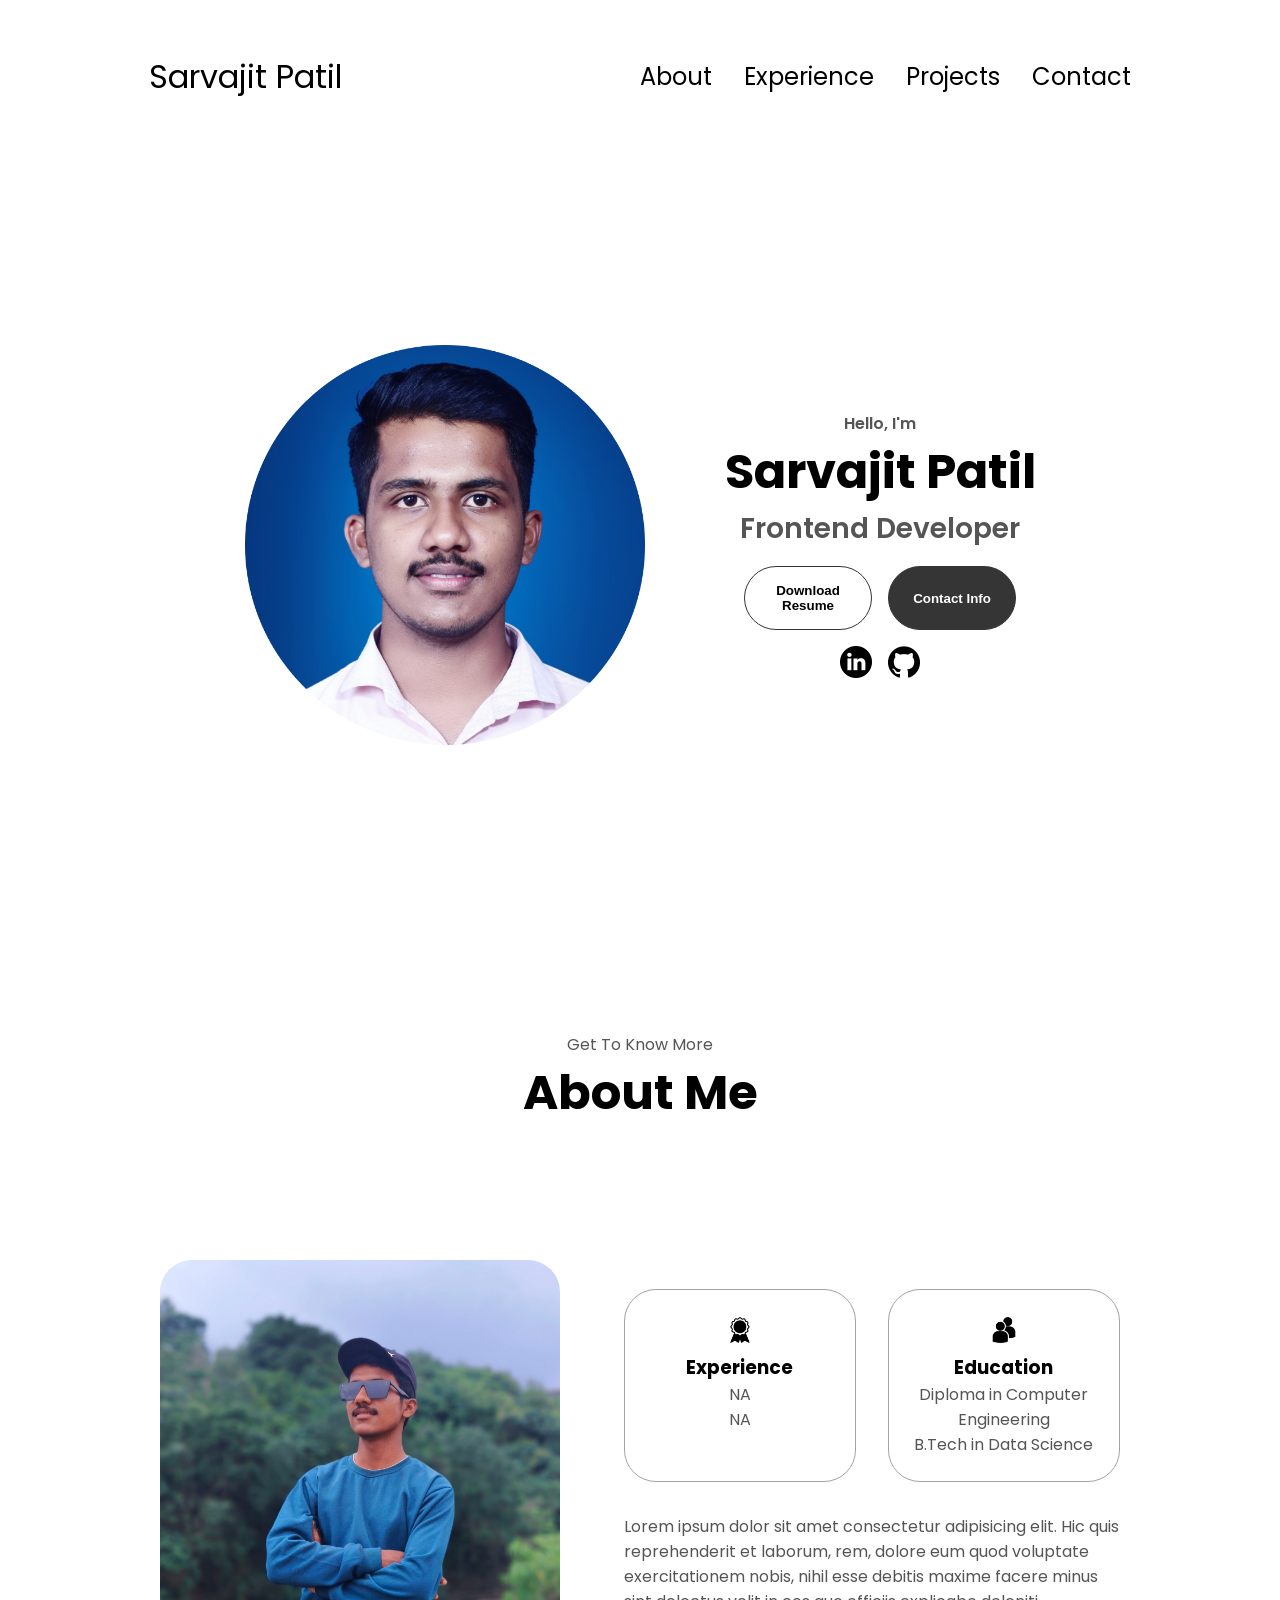
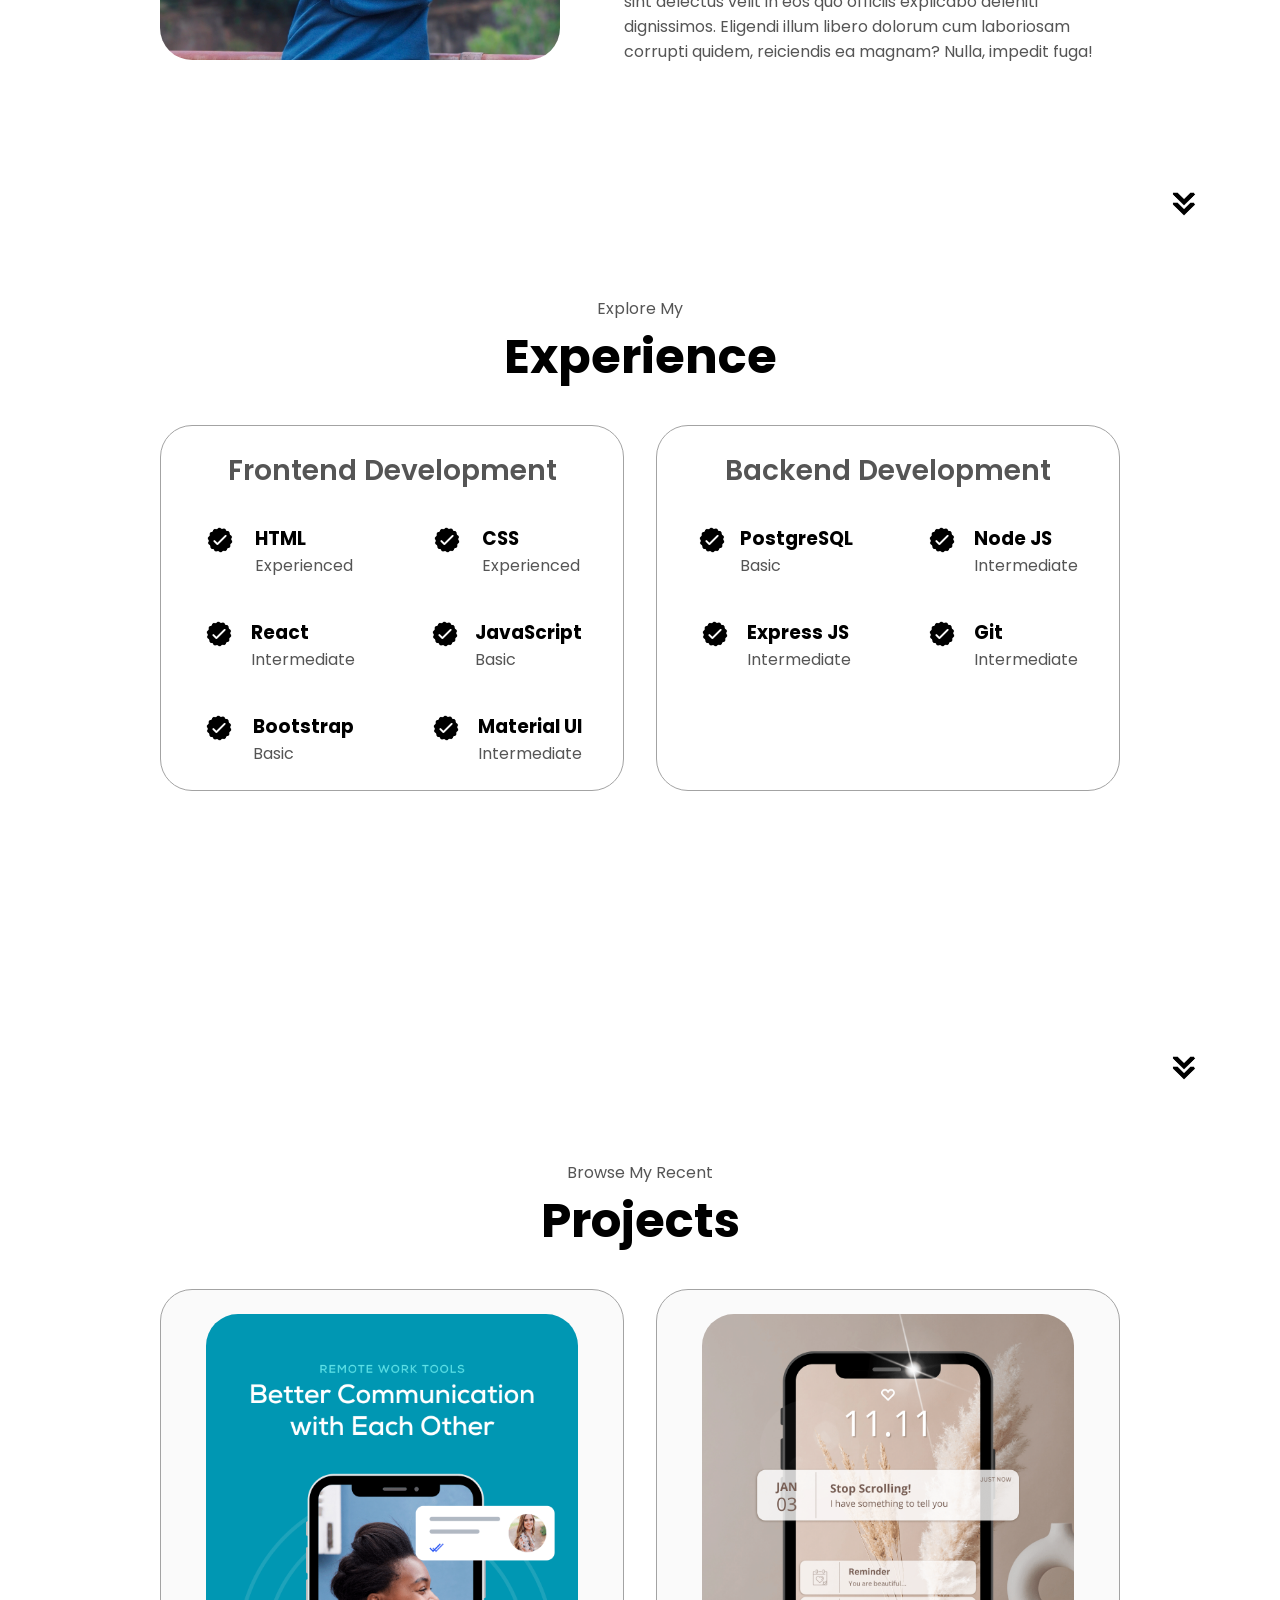
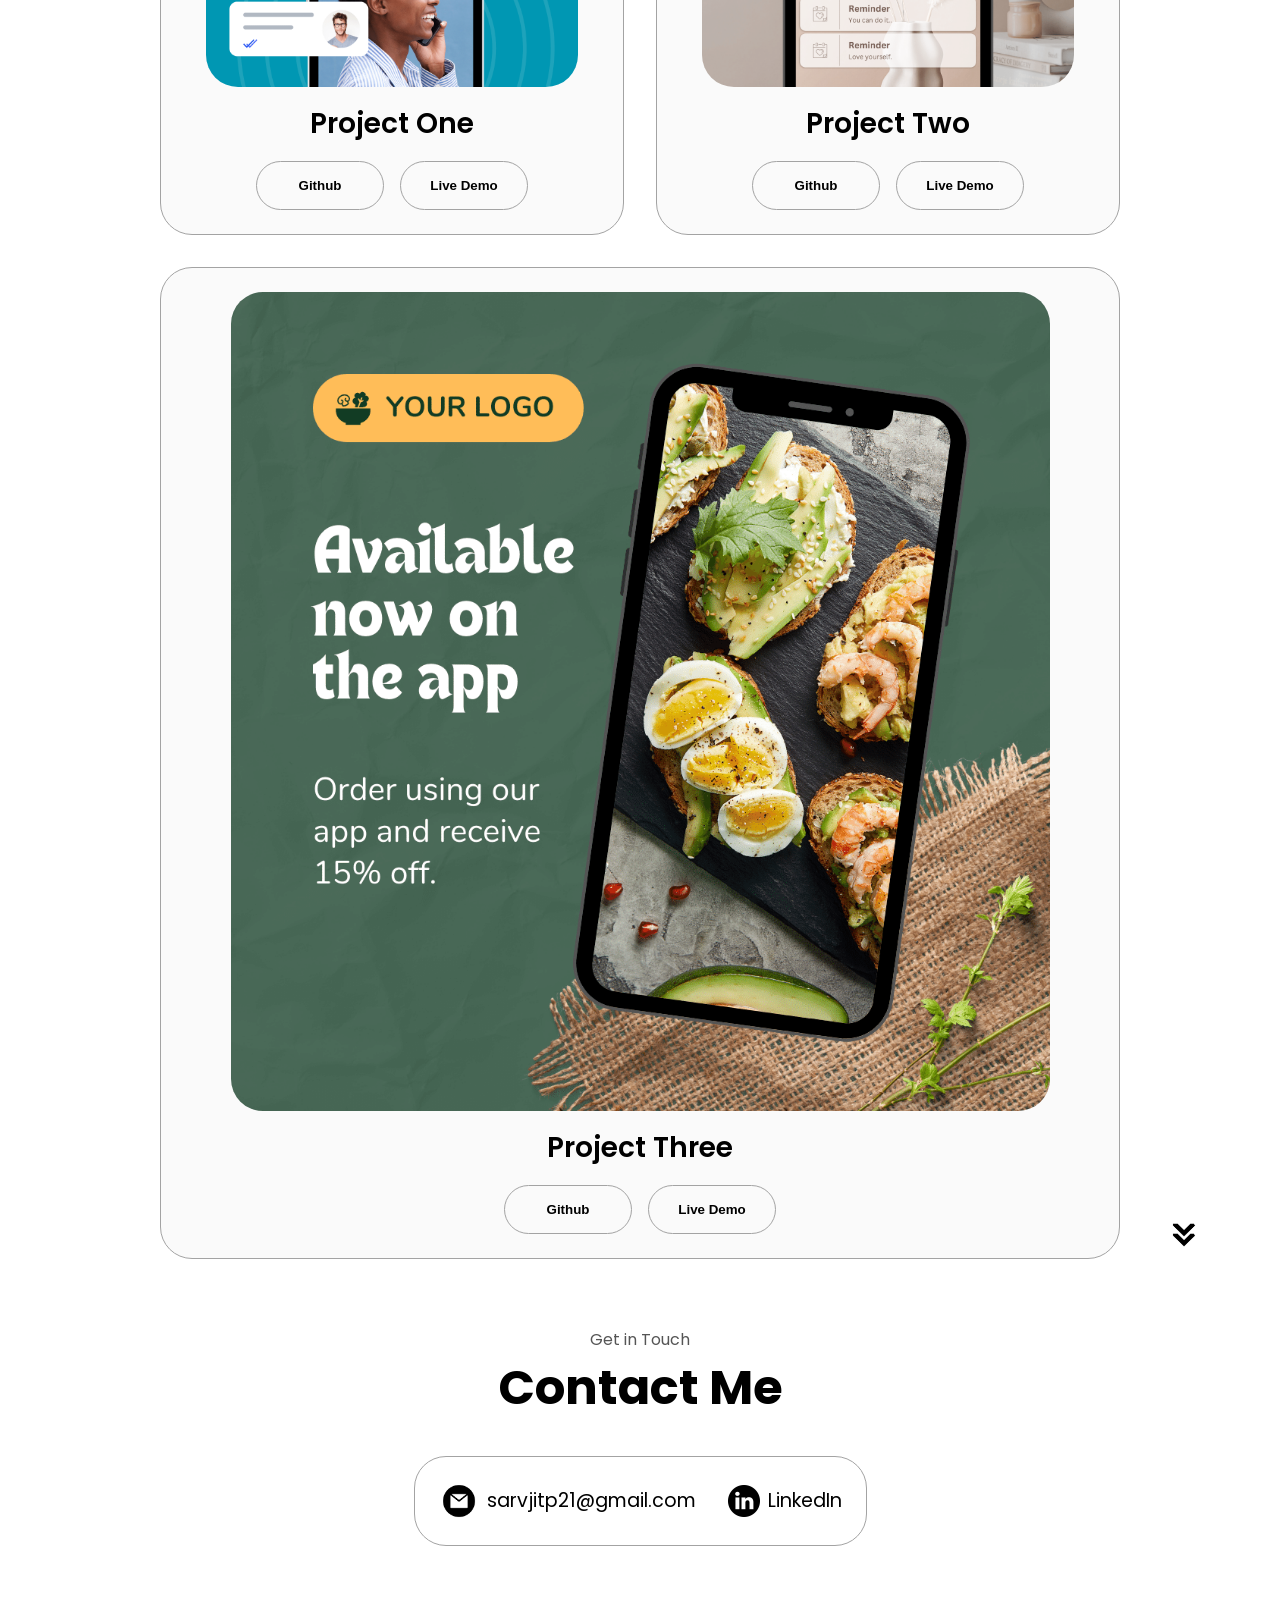
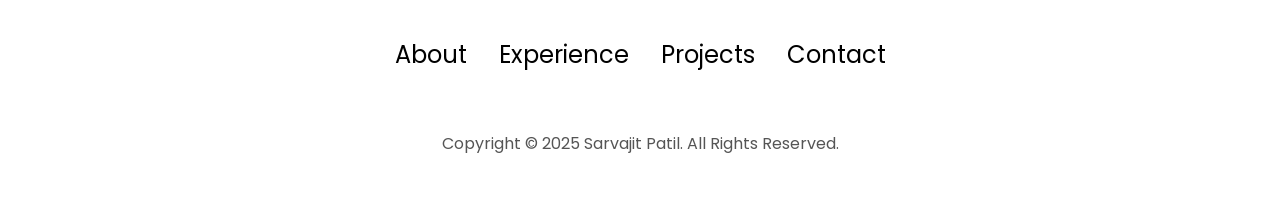
==== index.html @ f7571b92 "The Demo Portfolio is ready" ====
<!DOCTYPE html>
<html lang="en">
  <head>
    <meta charset="UTF-8" />
    <meta http-equiv="X-UA-Compatible" content="IE=edge" />
    <meta name="viewport" content="width=device-width, initial-scale=1.0" />
    <title>My Portfolio</title>
    <link rel="stylesheet" href="style.css" />
    <link rel="stylesheet" href="mediaqueries.css" />
  </head>
  <body>
    <nav id="desktop-nav">
      <div class="logo">Sarvajit Patil</div>
      <div>
        <ul class="nav-links">
          <li><a href="#about">About</a></li>
          <li><a href="#experience">Experience</a></li>
          <li><a href="#projects">Projects</a></li>
          <li><a href="#contact">Contact</a></li>
        </ul>
      </div>
    </nav>
    <nav id="hamburger-nav">
      <div class="logo">Sarvajit Patil</div>
      <div class="hamburger-menu">
        <div class="hamburger-icon" onclick="toggleMenu()">
          <span></span>
          <span></span>
          <span></span>
        </div>
        <div class="menu-links">
          <li><a href="#about" onclick="toggleMenu()">About</a></li>
          <li><a href="#experience" onclick="toggleMenu()">Experience</a></li>
          <li><a href="#projects" onclick="toggleMenu()">Projects</a></li>
          <li><a href="#contact" onclick="toggleMenu()">Contact</a></li>
        </div>
      </div>
    </nav>
    <section id="profile">
      <div class="section__pic-container">
        <img src="./assets/SProfile-img.png" alt="Sarvajit Patil profile picture" />
      </div>
      <div class="section__text">
        <p class="section__text__p1">Hello, I'm</p>
        <h1 class="title">Sarvajit Patil</h1>
        <p class="section__text__p2">Frontend Developer</p>
        <div class="btn-container">
          <button
            class="btn btn-color-2"
            onclick="window.open('./assets/resume-exam1.pdf')"
          >
            Download Resume
          </button>
          <button class="btn btn-color-1" onclick="location.href='./#contact'">
            Contact Info
          </button>
        </div>
        <div id="socials-container">
          <img
            src="./assets/linkedin.png"
            alt="My LinkedIn profile"
            class="icon"
            onclick="location.href='https://www.linkedin.com/in/sarvjit-patil-74980923b/'"
          />
          <img
            src="./assets/github.png"
            alt="My Github profile"
            class="icon"
            onclick="location.href='https://github.com/sarvjit-patil/'"
          />
        </div>
      </div>
    </section>
    <section id="about">
      <p class="section__text__p1">Get To Know More</p>
      <h1 class="title">About Me</h1>
      <div class="section-container">
        <div class="section__pic-container">
          <img
            src="./assets/about-pic-n.webp"
            alt="Profile picture"
            class="about-pic"
          />
        </div>
        <div class="about-details-container">
          <div class="about-containers">
            <div class="details-container">
              <img
                src="./assets/experience.png"
                alt="Experience icon"
                class="icon"
              />
              <h3>Experience</h3>
              <p>NA <br />NA</p>
            </div>
            <div class="details-container">
              <img
                src="./assets/education.png"
                alt="Education icon"
                class="icon"
              />
              <h3>Education</h3>
              <p>Diploma in Computer Engineering<br />B.Tech in Data Science</p>
            </div>
          </div>
          <div class="text-container">
            <p>
              Lorem ipsum dolor sit amet consectetur adipisicing elit. Hic quis
              reprehenderit et laborum, rem, dolore eum quod voluptate
              exercitationem nobis, nihil esse debitis maxime facere minus sint
              delectus velit in eos quo officiis explicabo deleniti dignissimos.
              Eligendi illum libero dolorum cum laboriosam corrupti quidem,
              reiciendis ea magnam? Nulla, impedit fuga!
            </p>
          </div>
        </div>
      </div>
      <img
        src="./assets/arrow.png"
        alt="Arrow icon"
        class="icon arrow"
        onclick="location.href='./#experience'"
      />
    </section>
    <section id="experience">
      <p class="section__text__p1">Explore My</p>
      <h1 class="title">Experience</h1>
      <div class="experience-details-container">
        <div class="about-containers">
          <div class="details-container">
            <h2 class="experience-sub-title">Frontend Development</h2>
            <div class="article-container">
              <article>
                <img
                  src="./assets/checkmark.png"
                  alt="Experience icon"
                  class="icon"
                />
                <div>
                  <h3>HTML</h3>
                  <p>Experienced</p>
                </div>
              </article>
              <article>
                <img
                  src="./assets/checkmark.png"
                  alt="Experience icon"
                  class="icon"
                />
                <div>
                  <h3>CSS</h3>
                  <p>Experienced</p>
                </div>
              </article>
              <article>
                <img
                  src="./assets/checkmark.png"
                  alt="Experience icon"
                  class="icon"
                />
                <div>
                  <h3>React</h3>
                  <p>Intermediate</p>
                </div>
              </article>
              <article>
                <img
                  src="./assets/checkmark.png"
                  alt="Experience icon"
                  class="icon"
                />
                <div>
                  <h3>JavaScript</h3>
                  <p>Basic</p>
                </div>
              </article>
              <article>
                <img
                  src="./assets/checkmark.png"
                  alt="Experience icon"
                  class="icon"
                />
                <div>
                  <h3>Bootstrap</h3>
                  <p>Basic</p>
                </div>
              </article>
              <article>
                <img
                  src="./assets/checkmark.png"
                  alt="Experience icon"
                  class="icon"
                />
                <div>
                  <h3>Material UI</h3>
                  <p>Intermediate</p>
                </div>
              </article>
            </div>
          </div>
          <div class="details-container">
            <h2 class="experience-sub-title">Backend Development</h2>
            <div class="article-container">
              <article>
                <img
                  src="./assets/checkmark.png"
                  alt="Experience icon"
                  class="icon"
                />
                <div>
                  <h3>PostgreSQL</h3>
                  <p>Basic</p>
                </div>
              </article>
              <article>
                <img
                  src="./assets/checkmark.png"
                  alt="Experience icon"
                  class="icon"
                />
                <div>
                  <h3>Node JS</h3>
                  <p>Intermediate</p>
                </div>
              </article>
              <article>
                <img
                  src="./assets/checkmark.png"
                  alt="Experience icon"
                  class="icon"
                />
                <div>
                  <h3>Express JS</h3>
                  <p>Intermediate</p>
                </div>
              </article>
              <article>
                <img
                  src="./assets/checkmark.png"
                  alt="Experience icon"
                  class="icon"
                />
                <div>
                  <h3>Git</h3>
                  <p>Intermediate</p>
                </div>
              </article>
            </div>
          </div>
        </div>
      </div>
      <img
        src="./assets/arrow.png"
        alt="Arrow icon"
        class="icon arrow"
        onclick="location.href='./#projects'"
      />
    </section>
    <section id="projects">
      <p class="section__text__p1">Browse My Recent</p>
      <h1 class="title">Projects</h1>
      <div class="experience-details-container">
        <div class="about-containers">
          <div class="details-container color-container">
            <div class="article-container">
              <img
                src="./assets/project-1.png"
                alt="Project 1"
                class="project-img"
              />
            </div>
            <h2 class="experience-sub-title project-title">Project One</h2>
            <div class="btn-container">
              <button
                class="btn btn-color-2 project-btn"
                onclick="location.href='https://github.com/sarvjit-patil/'"
              >
                Github
              </button>
              <button
                class="btn btn-color-2 project-btn"
                onclick="location.href='https://github.com/sarvjit-patil/'"
              >
                Live Demo
              </button>
            </div>
          </div>
          <div class="details-container color-container">
            <div class="article-container">
              <img
                src="./assets/project-2.png"
                alt="Project 2"
                class="project-img"
              />
            </div>
            <h2 class="experience-sub-title project-title">Project Two</h2>
            <div class="btn-container">
              <button
                class="btn btn-color-2 project-btn"
                onclick="location.href='https://github.com/sarvjit-patil/'"
              >
                Github
              </button>
              <button
                class="btn btn-color-2 project-btn"
                onclick="location.href='https://github.com/sarvjit-patil/'"
              >
                Live Demo
              </button>
            </div>
          </div>
          <div class="details-container color-container">
            <div class="article-container">
              <img
                src="./assets/project-3.png"
                alt="Project 3"
                class="project-img"
              />
            </div>
            <h2 class="experience-sub-title project-title">Project Three</h2>
            <div class="btn-container">
              <button
                class="btn btn-color-2 project-btn"
                onclick="location.href='https://github.com/sarvjit-patil/'"
              >
                Github
              </button>
              <button
                class="btn btn-color-2 project-btn"
                onclick="location.href='https://github.com/sarvjit-patil/'"
              >
                Live Demo
              </button>
            </div>
          </div>
        </div>
      </div>
      <img
        src="./assets/arrow.png"
        alt="Arrow icon"
        class="icon arrow"
        onclick="location.href='./#contact'"
      />
    </section>
    <section id="contact">
      <p class="section__text__p1">Get in Touch</p>
      <h1 class="title">Contact Me</h1>
      <div class="contact-info-upper-container">
        <div class="contact-info-container">
          <img
            src="./assets/email.png"
            alt="Email icon"
            class="icon contact-icon email-icon"
          />
          <p><a href="mailto:sarvjitp21@gmail.com">sarvjitp21@gmail.com</a></p>
        </div>
        <div class="contact-info-container">
          <img
            src="./assets/linkedin.png"
            alt="LinkedIn icon"
            class="icon contact-icon"
          />
          <p><a href="https://www.linkedin.com/in/sarvjit-patil-74980923b/">LinkedIn</a></p>
        </div>
      </div>
    </section>
    <footer>
      <nav>
        <div class="nav-links-container">
          <ul class="nav-links">
            <li><a href="#about">About</a></li>
            <li><a href="#experience">Experience</a></li>
            <li><a href="#projects">Projects</a></li>
            <li><a href="#contact">Contact</a></li>
          </ul>
        </div>
      </nav>
      <p>Copyright &#169; 2025 Sarvajit Patil. All Rights Reserved.</p>
    </footer>
    <script src="script.js"></script>
  </body>
</html>
---- style.css ----
/* GENERAL */

@import url("https://fonts.googleapis.com/css2?family=Poppins:wght@300;400;500;600&display=swap");

* {
  margin: 0;
  padding: 0;
}

body {
  font-family: "Poppins", sans-serif;
}

html {
  scroll-behavior: smooth;
}

p {
  color: rgb(85, 85, 85);
}

/* TRANSITION */

a,
.btn {
  transition: all 300ms ease;
}

/* DESKTOP NAV */

nav,
.nav-links {
  display: flex;
}

nav {
  justify-content: space-around;
  align-items: center;
  height: 17vh;
}

.nav-links {
  gap: 2rem;
  list-style: none;
  font-size: 1.5rem;
}

a {
  color: black;
  text-decoration: none;
  text-decoration-color: white;
}

a:hover {
  color: grey;
  text-decoration: underline;
  text-underline-offset: 1rem;
  text-decoration-color: rgb(181, 181, 181);
}

.logo {
  font-size: 2rem;
}

.logo:hover {
  cursor: default;
}

/* HAMBURGER MENU */

#hamburger-nav {
  display: none;
}

.hamburger-menu {
  position: relative;
  display: inline-block;
}

.hamburger-icon {
  display: flex;
  flex-direction: column;
  justify-content: space-between;
  height: 24px;
  width: 30px;
  cursor: pointer;
}

.hamburger-icon span {
  width: 100%;
  height: 2px;
  background-color: black;
  transition: all 0.3 ease-in-out;
}

.menu-links {
  position: absolute;
  top: 100%;
  right: 0;
  background-color: white;
  width: fit-content;
  max-height: 0;
  overflow: hidden;
  transition: all 0.3 ease-in-out;
}

.menu-links a {
  display: block;
  padding: 10px;
  text-align: center;
  font-size: 1.5rem;
  color: black;
  text-decoration: none;
  transition: all 0.3 ease-in-out;
}

.menu-links li {
  list-style: none;
}

.menu-links.open {
  max-height: 300px;
}

.hamburger-icon.open span:first-child {
  transform: rotate(45deg) translate(10px, 5px);
}

.hamburger-icon.open span:nth-child(2) {
  opacity: 0;
}

.hamburger-icon.open span:last-child {
  transform: rotate(-45deg) translate(10px, -5px);
}

.hamburger-icon span:first-child {
  transform: none;
}

.hamburger-icon span:first-child {
  opacity: 1;
}

.hamburger-icon span:first-child {
  transform: none;
}

/* SECTIONS */

section {
  padding-top: 4vh;
  height: 96vh;
  margin: 0 10rem;
  box-sizing: border-box;
  min-height: fit-content;
}

.section-container {
  display: flex;
}

/* PROFILE SECTION */

#profile {
  display: flex;
  justify-content: center;
  gap: 5rem;
  height: 80vh;
}

.section__pic-container {
  display: flex;
  height: 400px;
  width: 400px;
  margin: auto 0;
}

.section__text {
  align-self: center;
  text-align: center;
}

.section__text p {
  font-weight: 600;
}

.section__text__p1 {
  text-align: center;
}

.section__text__p2 {
  font-size: 1.75rem;
  margin-bottom: 1rem;
}

.title {
  font-size: 3rem;
  text-align: center;
}

#socials-container {
  display: flex;
  justify-content: center;
  margin-top: 1rem;
  gap: 1rem;
}

/* ICONS */

.icon {
  cursor: pointer;
  height: 2rem;
}

/* BUTTONS */

.btn-container {
  display: flex;
  justify-content: center;
  gap: 1rem;
}

.btn {
  font-weight: 600;
  transition: all 300ms ease;
  padding: 1rem;
  width: 8rem;
  border-radius: 2rem;
}

.btn-color-1,
.btn-color-2 {
  border: rgb(53, 53, 53) 0.1rem solid;
}

.btn-color-1:hover,
.btn-color-2:hover {
  cursor: pointer;
}

.btn-color-1,
.btn-color-2:hover {
  background: rgb(53, 53, 53);
  color: white;
}

.btn-color-1:hover {
  background: rgb(0, 0, 0);
}

.btn-color-2 {
  background: none;
}

.btn-color-2:hover {
  border: rgb(255, 255, 255) 0.1rem solid;
}

.btn-container {
  gap: 1rem;
}

/* ABOUT SECTION */

#about {
  position: relative;
}

.about-containers {
  gap: 2rem;
  margin-bottom: 2rem;
  margin-top: 2rem;
}

.about-details-container {
  justify-content: center;
  flex-direction: column;
}

.about-containers,
.about-details-container {
  display: flex;
}

.about-pic {
  border-radius: 2rem;
}

.arrow {
  position: absolute;
  right: -5rem;
  bottom: 2.5rem;
}

.details-container {
  padding: 1.5rem;
  flex: 1;
  background: white;
  border-radius: 2rem;
  border: rgb(53, 53, 53) 0.1rem solid;
  border-color: rgb(163, 163, 163);
  text-align: center;
}

.section-container {
  gap: 4rem;
  height: 80%;
}

.section__pic-container {
  height: 400px;
  width: 400px;
  margin: auto 0;
}

/* EXPERIENCE SECTION */

#experience {
  position: relative;
}

.experience-sub-title {
  color: rgb(85, 85, 85);
  font-weight: 600;
  font-size: 1.75rem;
  margin-bottom: 2rem;
}

.experience-details-container {
  display: flex;
  justify-content: center;
  flex-direction: column;
}

.article-container {
  display: flex;
  text-align: initial;
  flex-wrap: wrap;
  flex-direction: row;
  gap: 2.5rem;
  justify-content: space-around;
}

article {
  display: flex;
  width: 10rem;
  justify-content: space-around;
  gap: 0.5rem;
}

article .icon {
  cursor: default;
}

/* PROJECTS SECTION */

#projects {
  position: relative;
}

.color-container {
  border-color: rgb(163, 163, 163);
  background: rgb(250, 250, 250);
}

.project-img {
  border-radius: 2rem;
  width: 90%;
  height: 90%;
}

.project-title {
  margin: 1rem;
  color: black;
}

.project-btn {
  color: black;
  border-color: rgb(163, 163, 163);
}

/* CONTACT */

#contact {
  display: flex;
  justify-content: center;
  flex-direction: column;
  height: 70vh;
}

.contact-info-upper-container {
  display: flex;
  justify-content: center;
  border-radius: 2rem;
  border: rgb(53, 53, 53) 0.1rem solid;
  border-color: rgb(163, 163, 163);
  background: (250, 250, 250);
  margin: 2rem auto;
  padding: 0.5rem;
}

.contact-info-container {
  display: flex;
  align-items: center;
  justify-content: center;
  gap: 0.5rem;
  margin: 1rem;
}

.contact-info-container p {
  font-size: larger;
}

.contact-icon {
  cursor: default;
}

.email-icon {
  height: 2.5rem;
}

/* FOOTER SECTION */

footer {
  height: 26vh;
  margin: 0 1rem;
}

footer p {
  text-align: center;
}
---- mediaqueries.css ----
@media screen and (max-width: 1400px) {
  #profile {
    height: 83vh;
    margin-bottom: 6rem;
  }
  .about-containers {
    flex-wrap: wrap;
  }
  #contact,
  #projects {
    height: fit-content;
  }
}

@media screen and (max-width: 1200px) {
  #desktop-nav {
    display: none;
  }
  #hamburger-nav {
    display: flex;
  }
  #experience,
  .experience-details-container {
    margin-top: 2rem;
  }
  #profile,
  .section-container {
    display: block;
  }
  .arrow {
    display: none;
  }
  section,
  .section-container {
    height: fit-content;
  }
  section {
    margin: 0 5%;
  }
  .section__pic-container {
    width: 275px;
    height: 275px;
    margin: 0 auto 2rem;
  }
  .about-containers {
    margin-top: 0;
  }
}

@media screen and (max-width: 600px) {
  #contact,
  footer {
    height: 40vh;
  }
  #profile {
    height: 83vh;
    margin-bottom: 0;
  }
  article {
    font-size: 1rem;
  }
  footer nav {
    height: fit-content;
    margin-bottom: 2rem;
  }
  .about-containers,
  .contact-info-upper-container,
  .btn-container {
    flex-wrap: wrap;
  }
  .contact-info-container {
    margin: 0;
  }
  .contact-info-container p,
  .nav-links li a {
    font-size: 1rem;
  }
  .experience-sub-title {
    font-size: 1.25rem;
  }
  .logo {
    font-size: 1.5rem;
  }
  .nav-links {
    flex-direction: column;
    gap: 0.5rem;
    text-align: center;
  }
  .section__pic-container {
    width: auto;
    height: 46vw;
    justify-content: center;
  }
  .section__text__p2 {
    font-size: 1.25rem;
  }
  .title {
    font-size: 2rem;
  }
  .text-container {
    text-align: justify;
  }
}
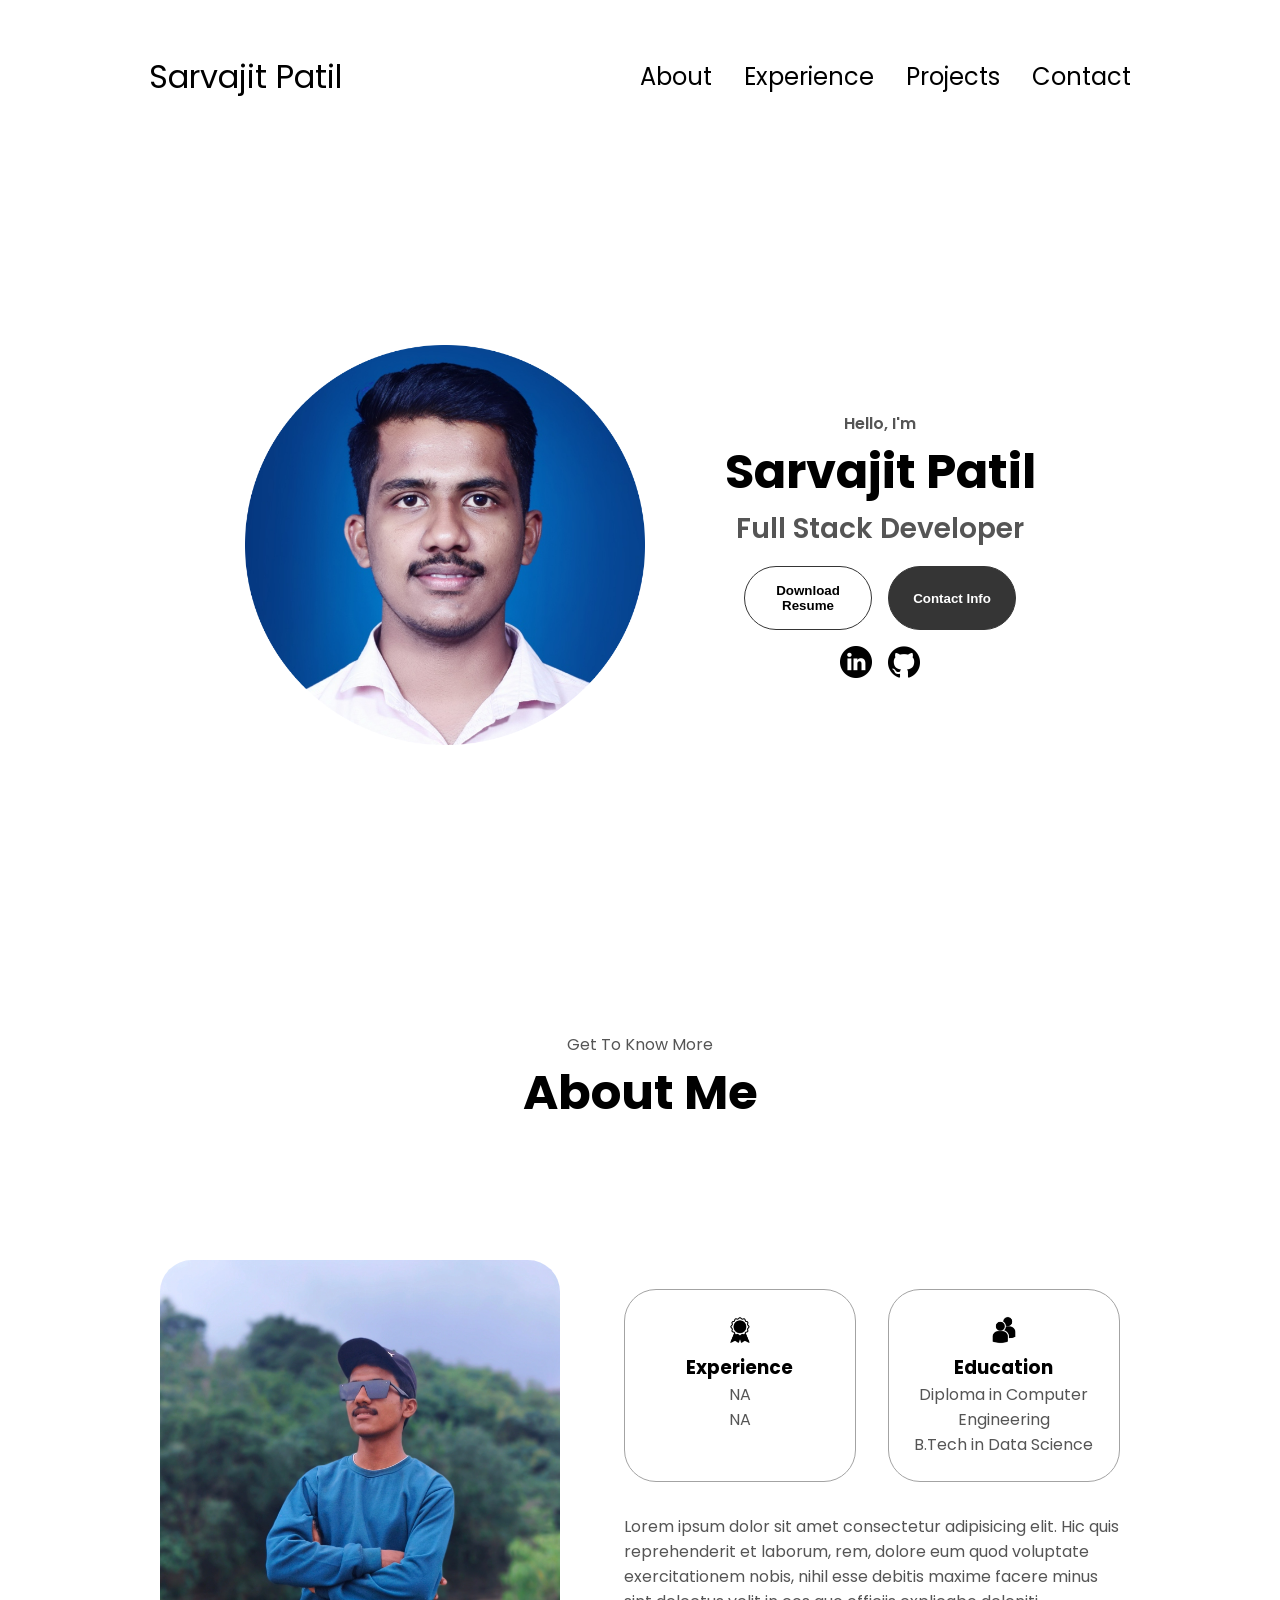
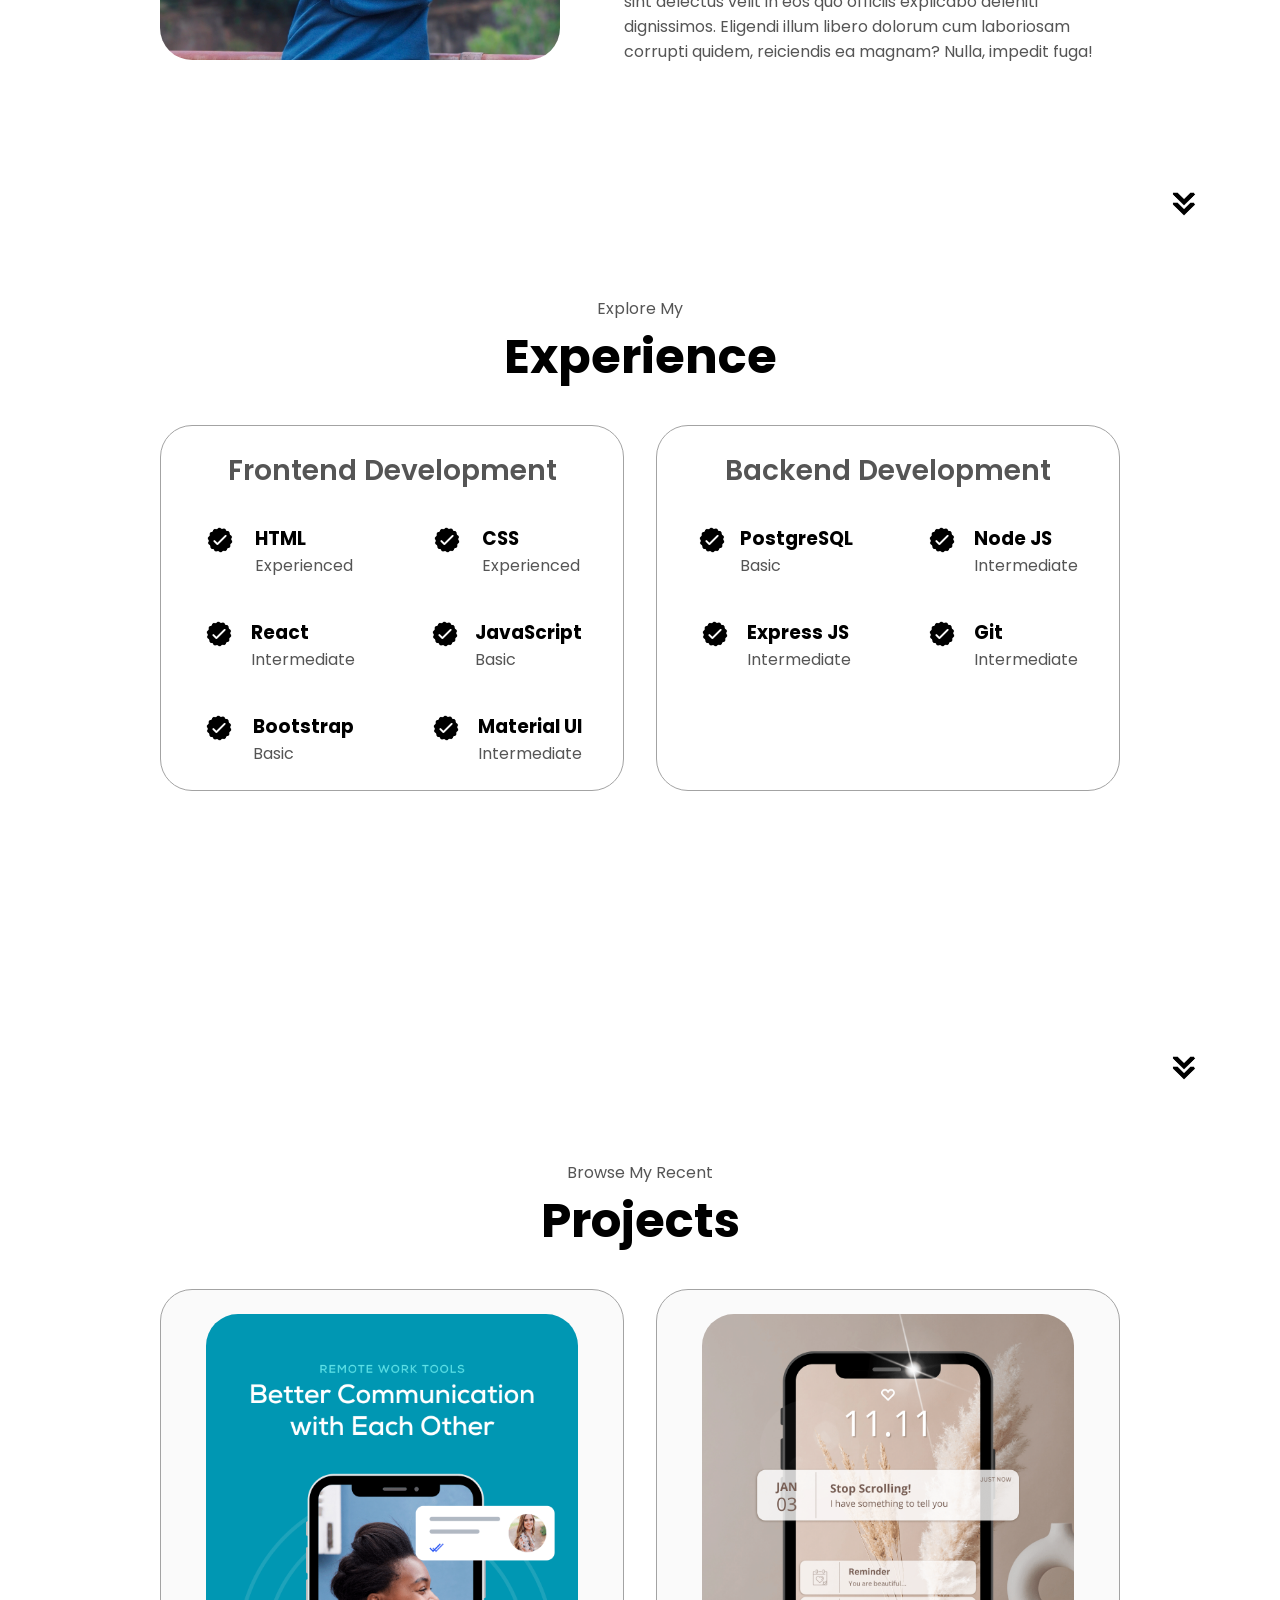
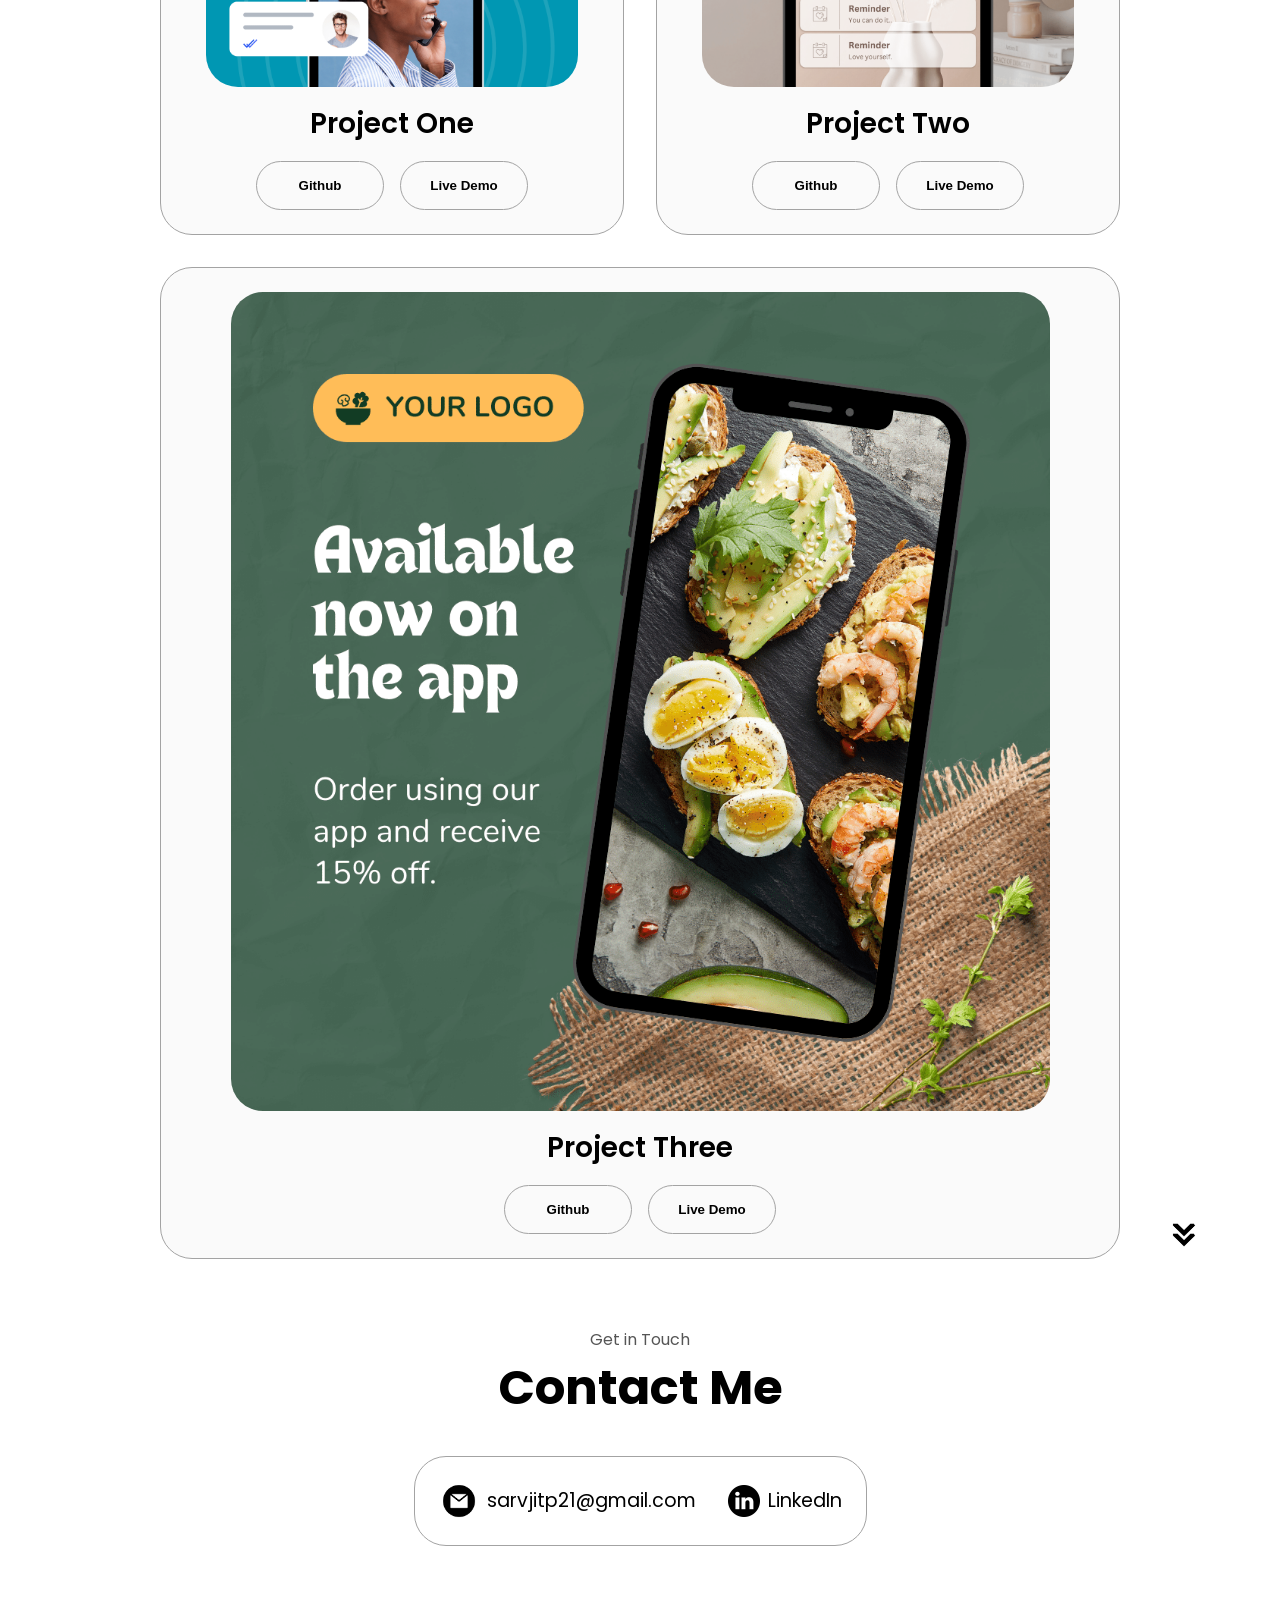
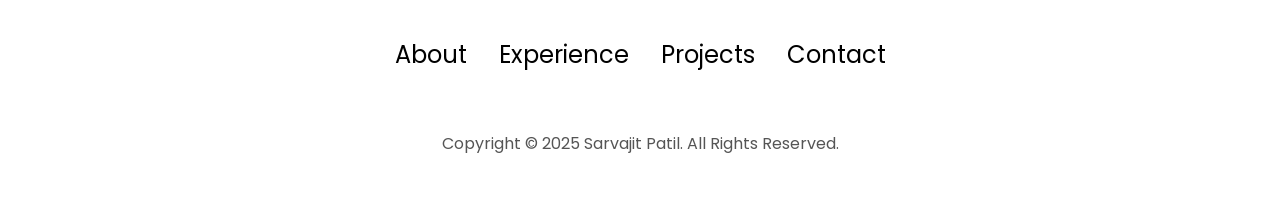
==== commit 13ad5c48: "Change profile title to 'Full Stack Developer' Updated the profile section to reflect the new title " ====
--- a/index.html
+++ b/index.html
@@ -43,7 +43,7 @@
       <div class="section__text">
         <p class="section__text__p1">Hello, I'm</p>
         <h1 class="title">Sarvajit Patil</h1>
-        <p class="section__text__p2">Frontend Developer</p>
+        <p class="section__text__p2">Full Stack Developer</p>
         <div class="btn-container">
           <button
             class="btn btn-color-2"
@@ -380,3 +380,4 @@
     <script src="script.js"></script>
   </body>
 </html>
+
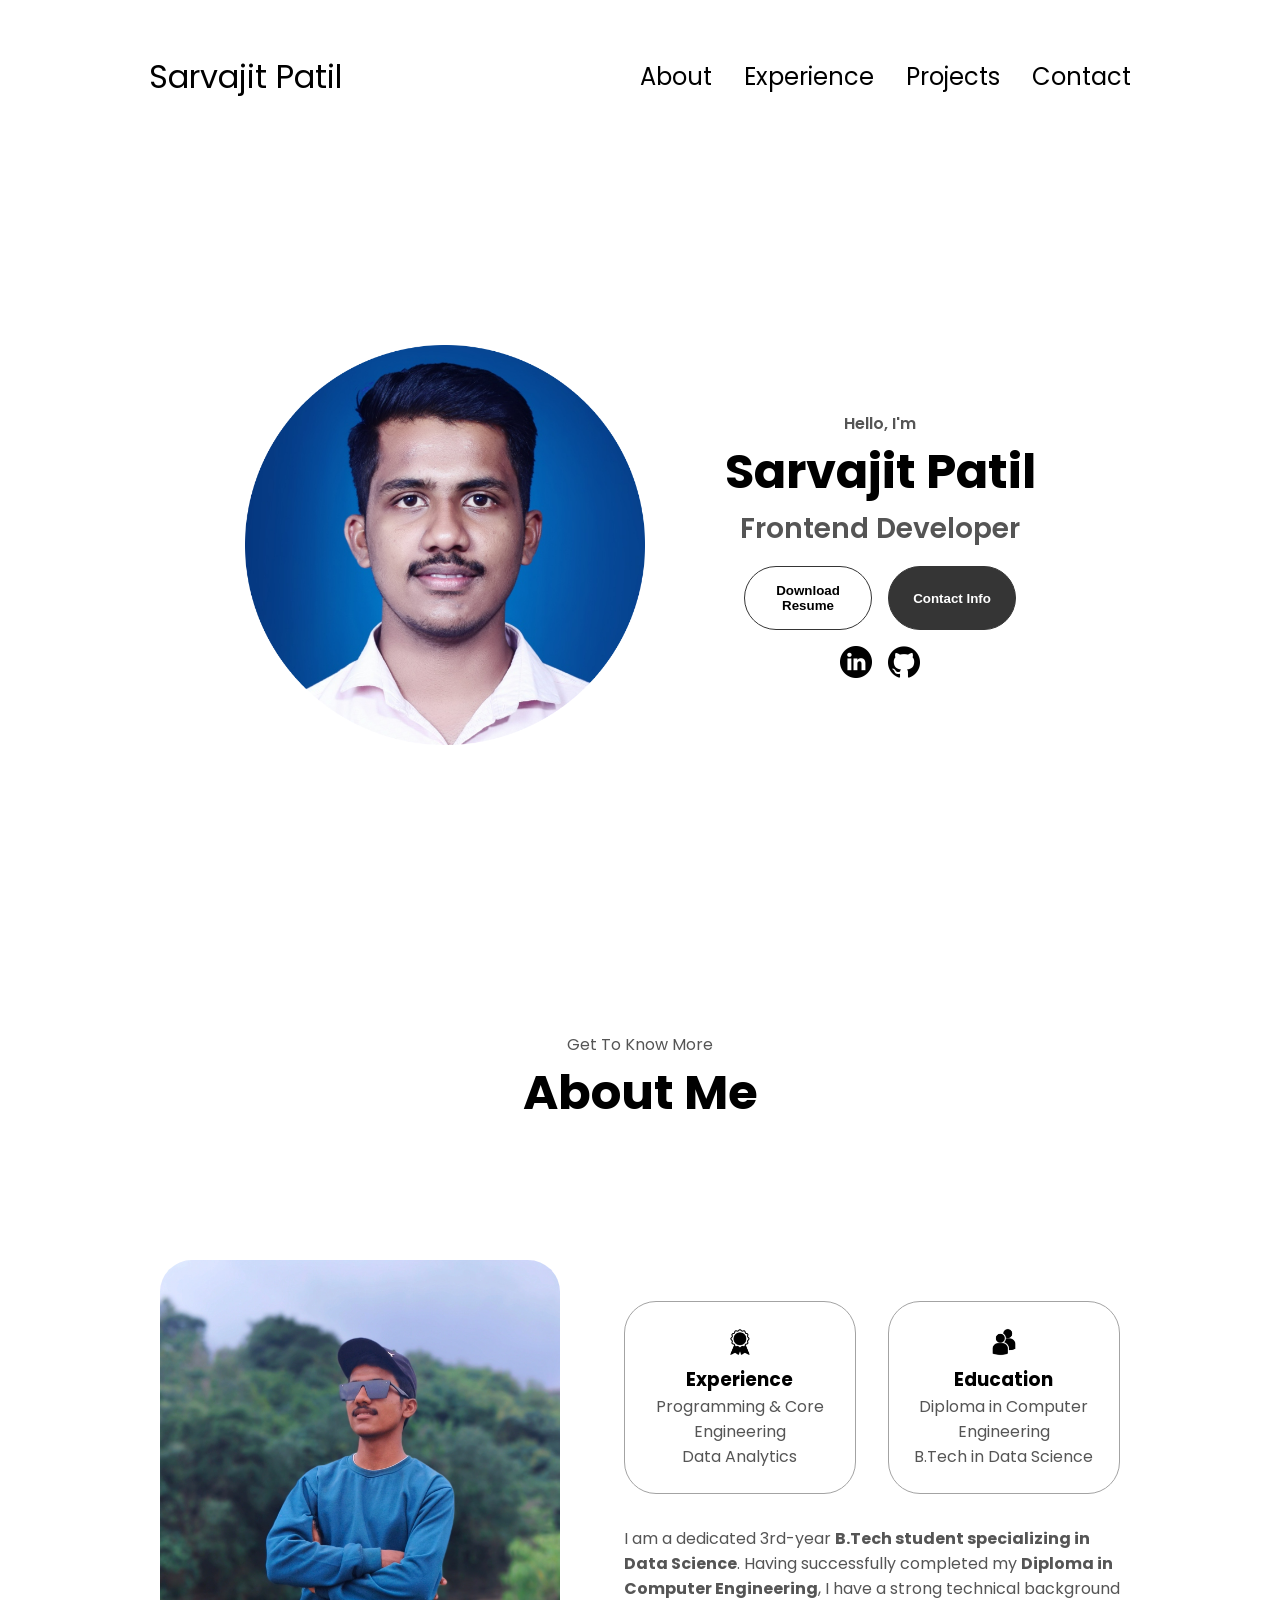
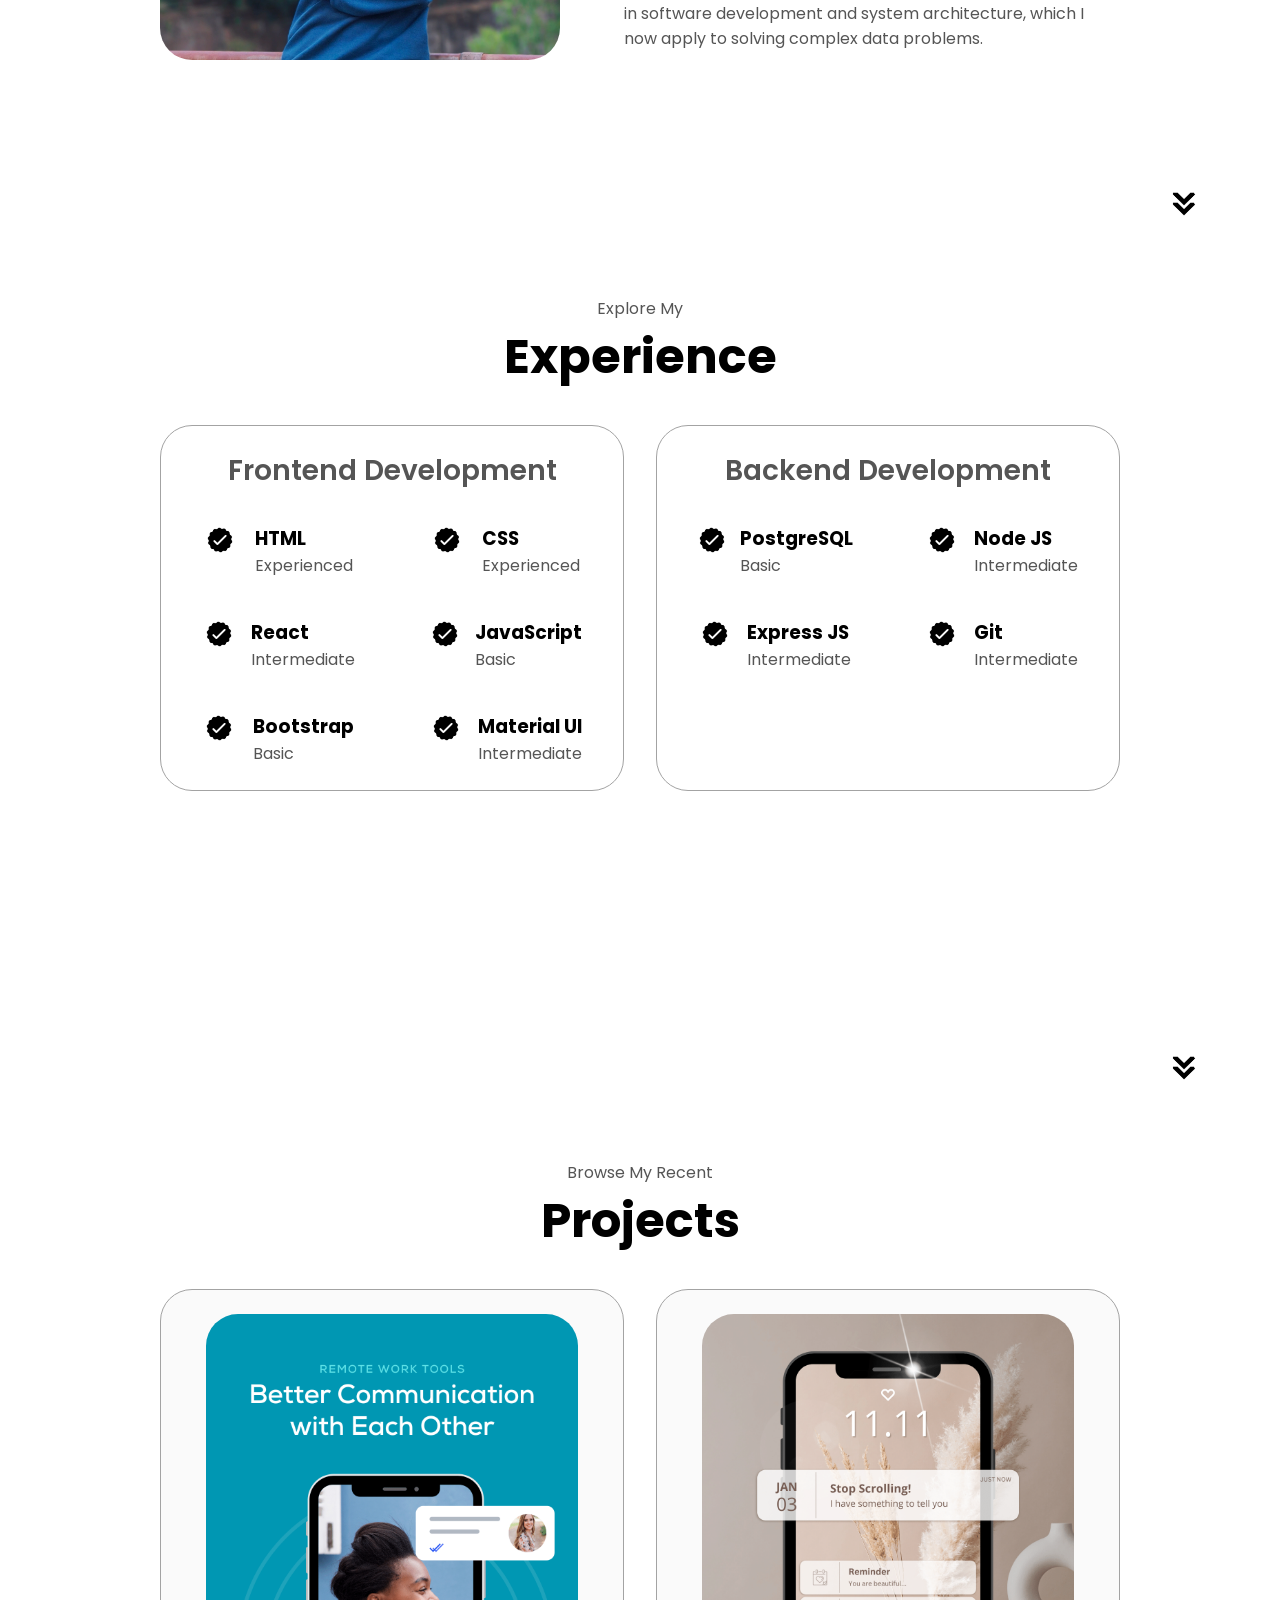
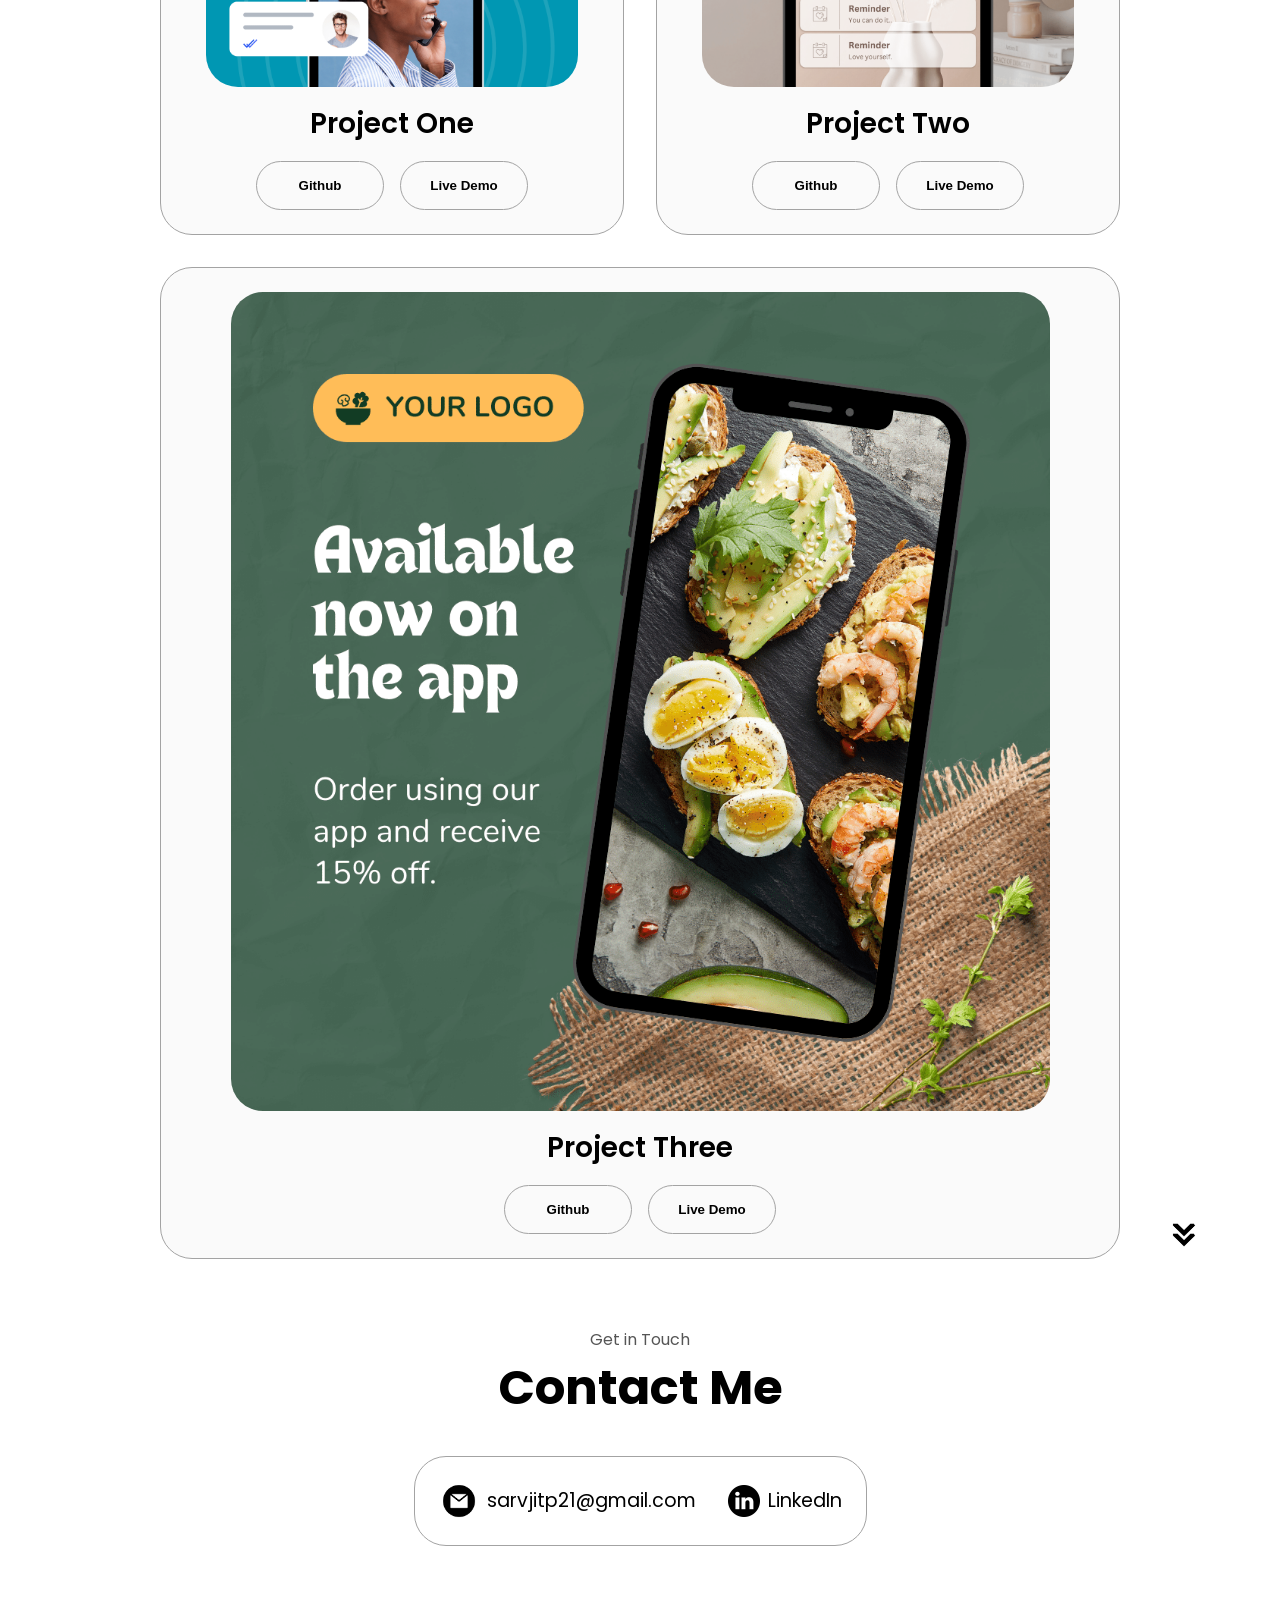
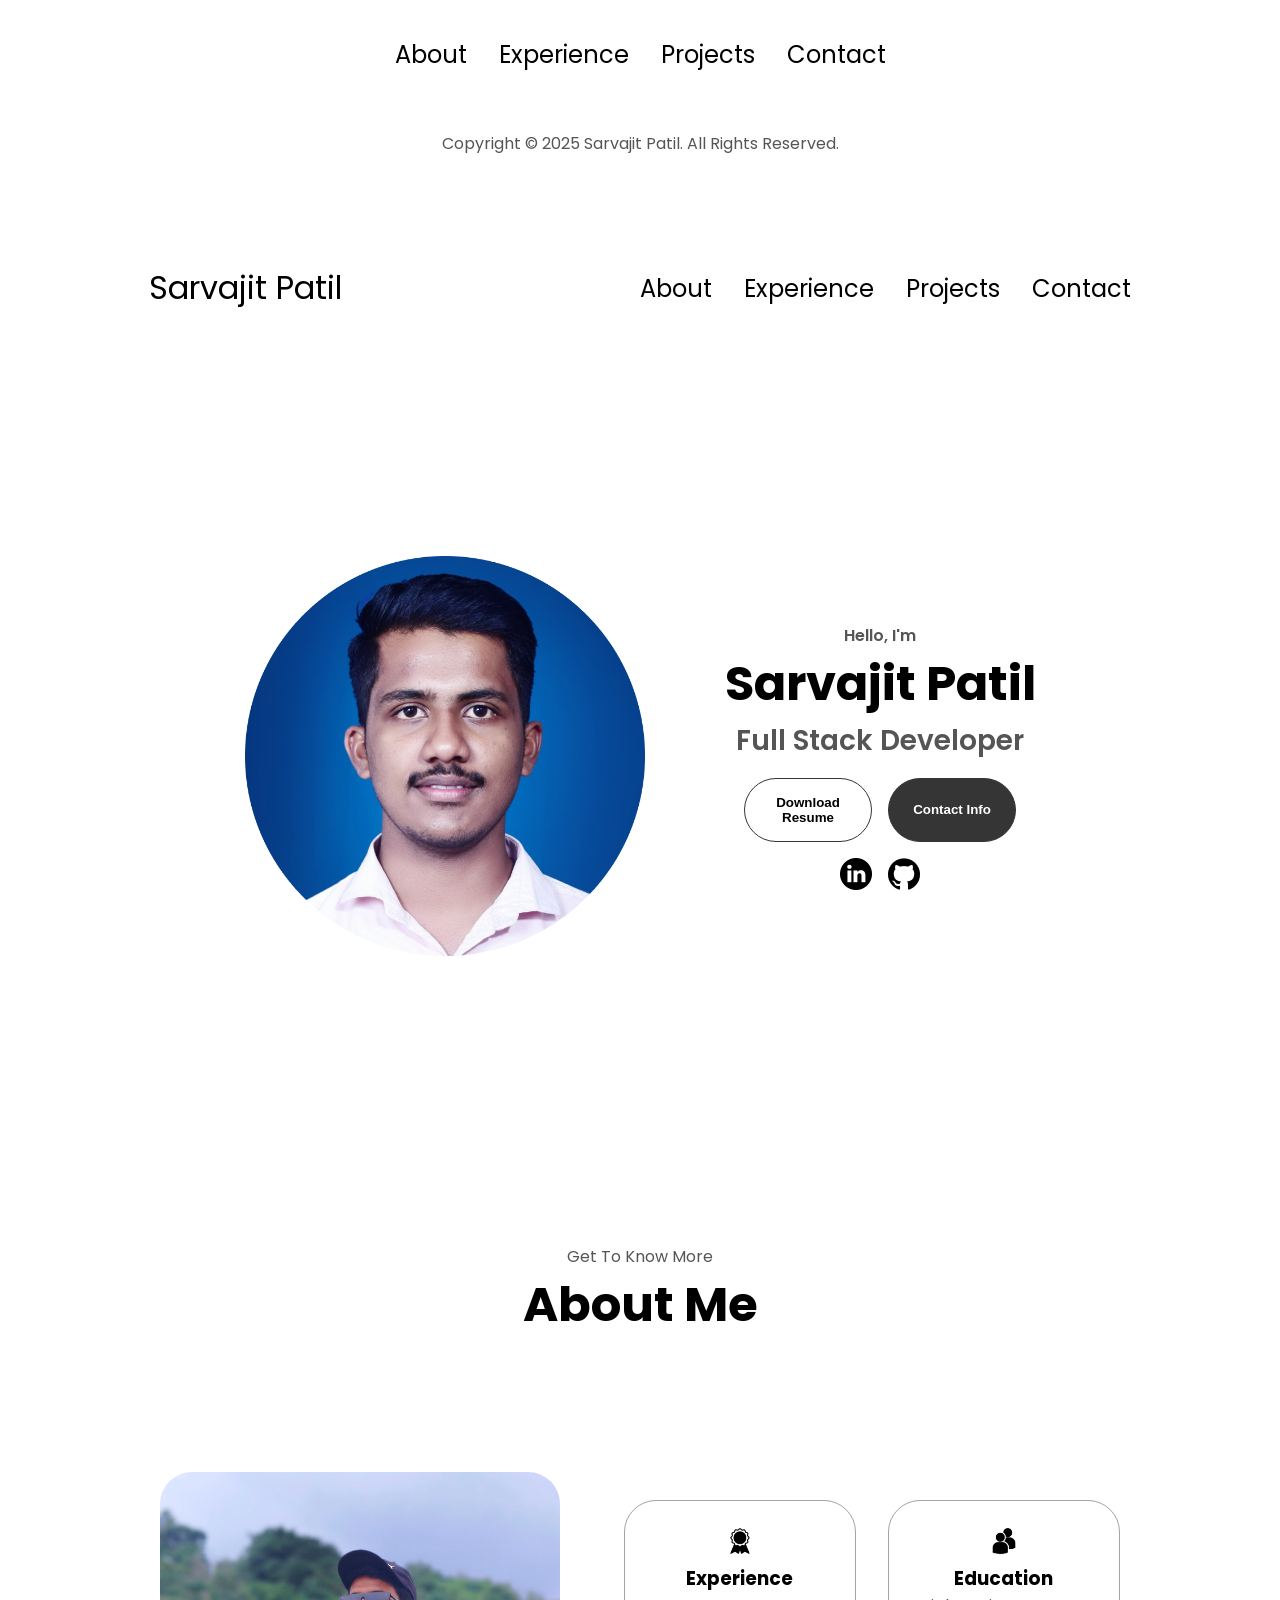
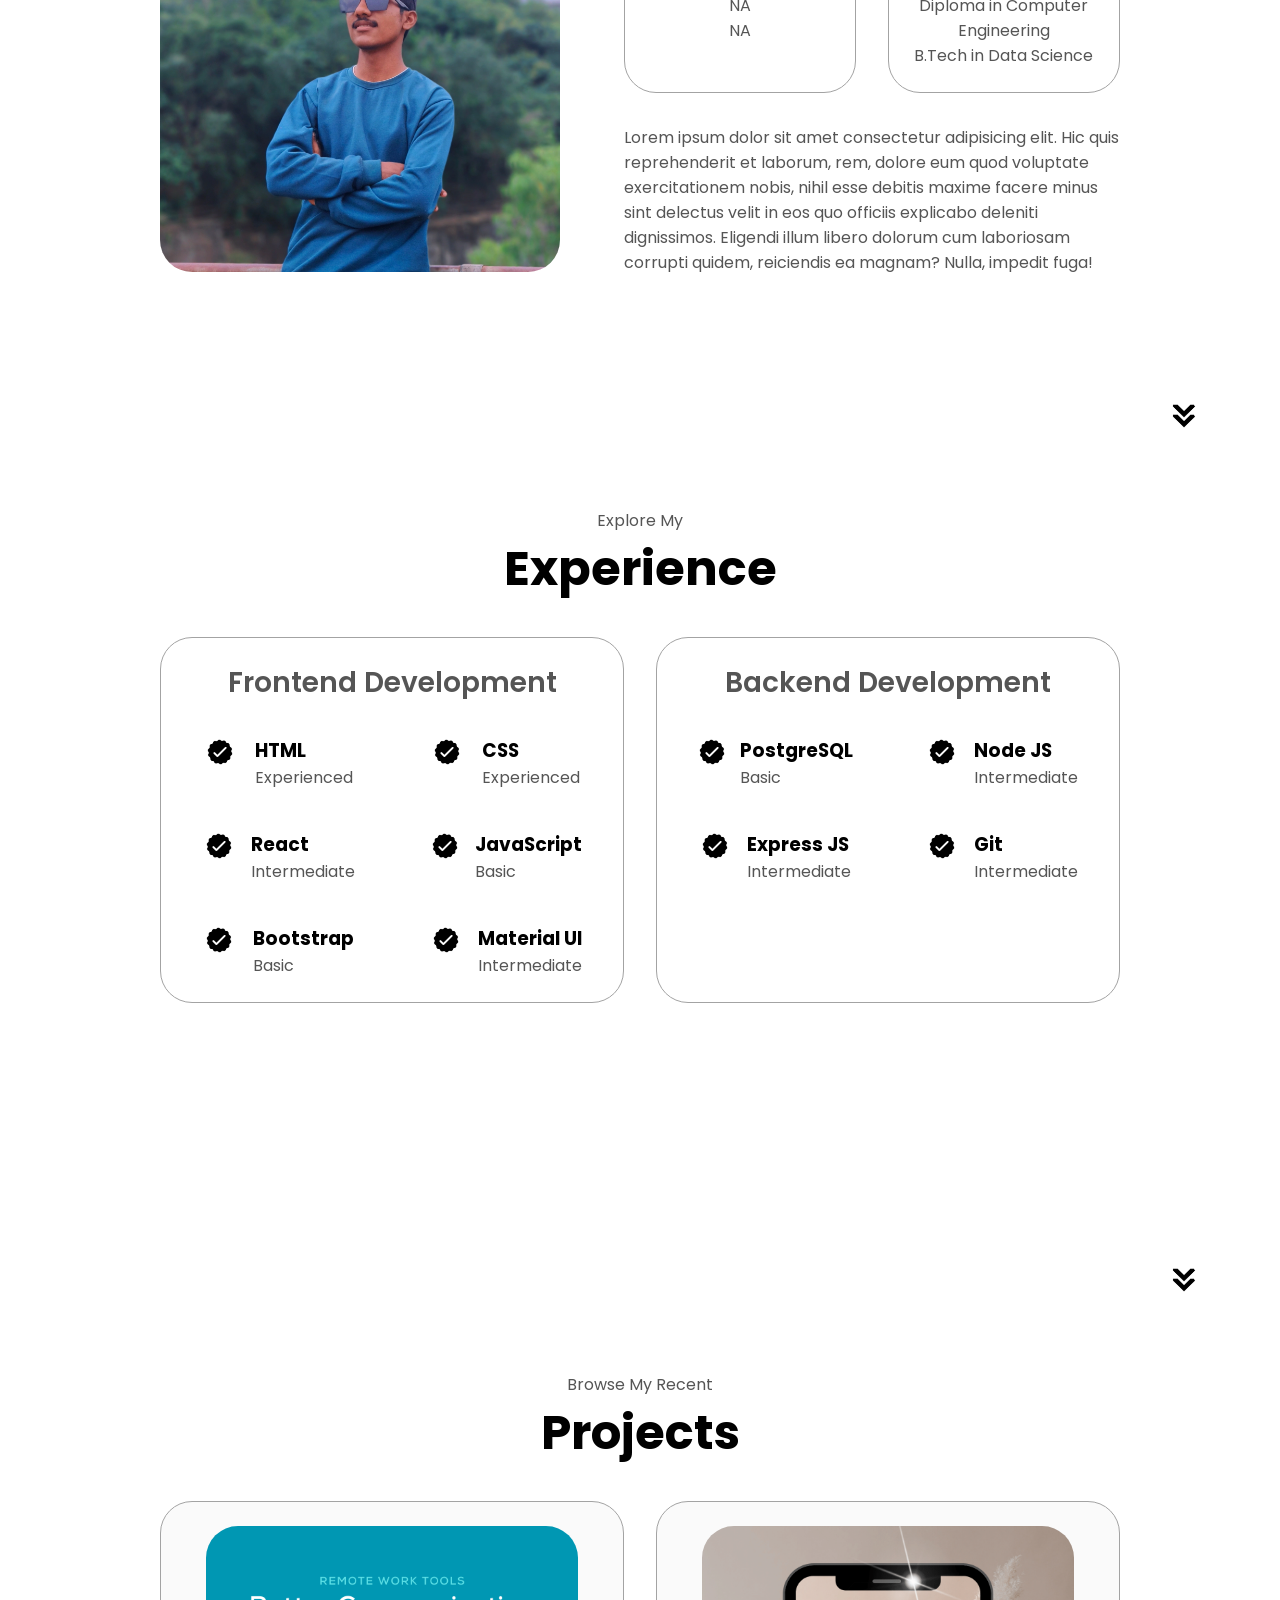
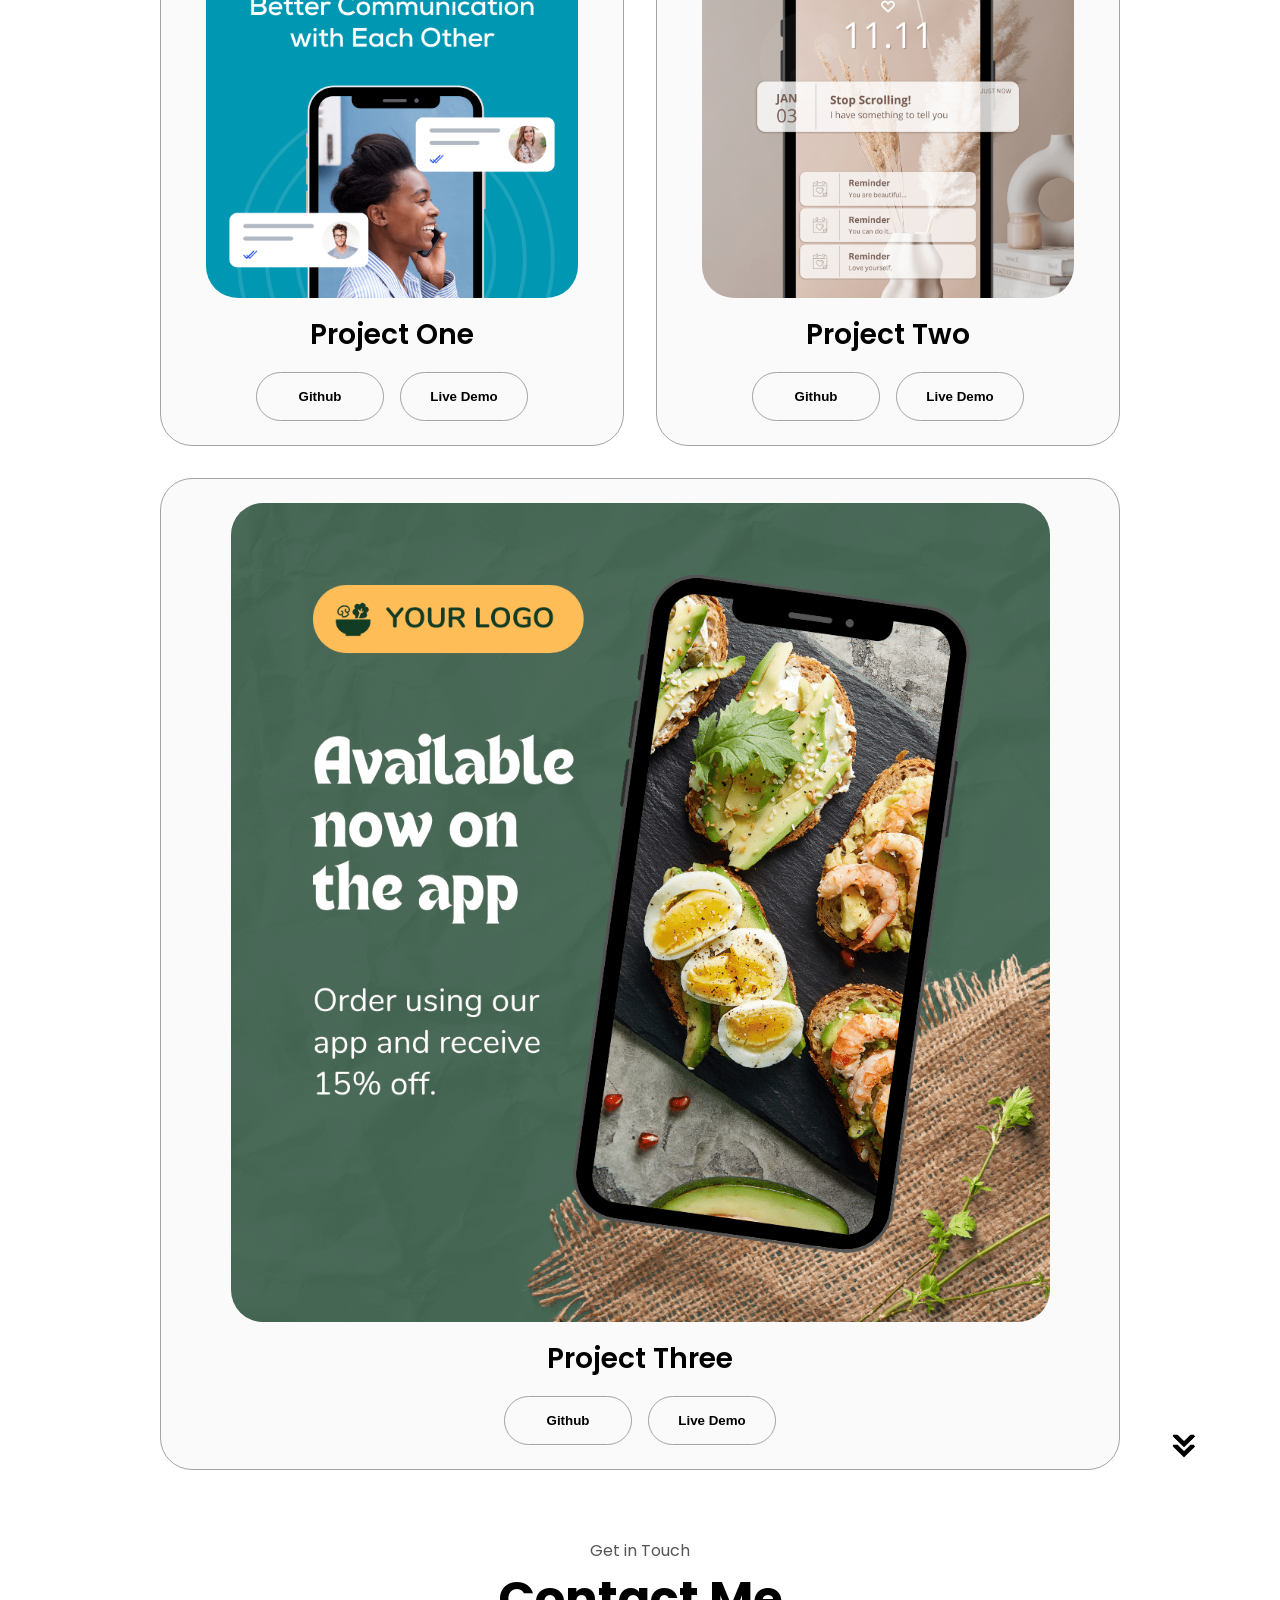
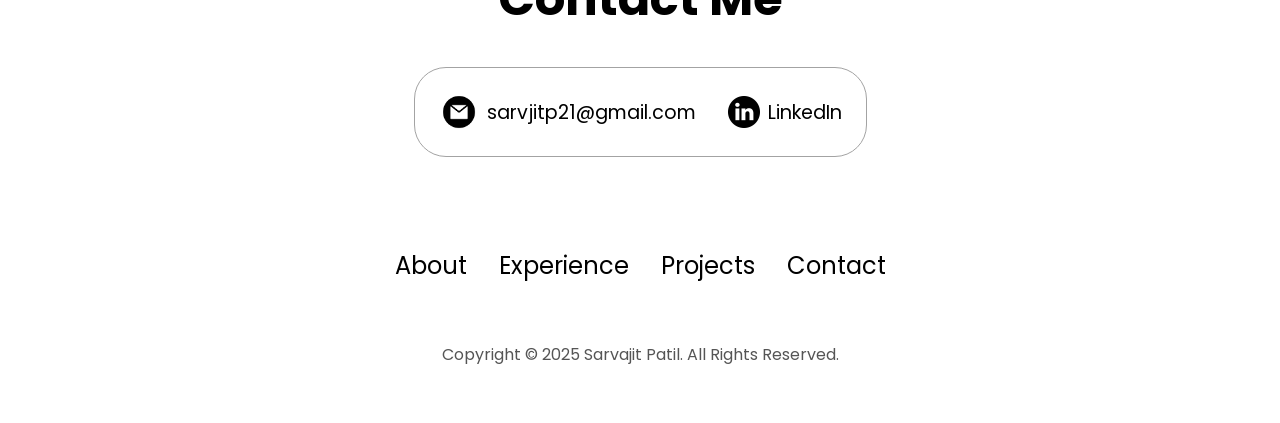
==== commit 2be97996: "Update about and Experince" ====
--- a/index.html
+++ b/index.html
@@ -43,6 +43,387 @@
       <div class="section__text">
         <p class="section__text__p1">Hello, I'm</p>
         <h1 class="title">Sarvajit Patil</h1>
+        <p class="section__text__p2">Frontend Developer</p>
+        <div class="btn-container">
+          <button
+            class="btn btn-color-2"
+            onclick="window.open('./assets/resume-exam1.pdf')"
+          >
+            Download Resume
+          </button>
+          <button class="btn btn-color-1" onclick="location.href='./#contact'">
+            Contact Info
+          </button>
+        </div>
+        <div id="socials-container">
+          <img
+            src="./assets/linkedin.png"
+            alt="My LinkedIn profile"
+            class="icon"
+            onclick="location.href='https://www.linkedin.com/in/sarvjit-patil-74980923b/'"
+          />
+          <img
+            src="./assets/github.png"
+            alt="My Github profile"
+            class="icon"
+            onclick="location.href='https://github.com/sarvjit-patil/'"
+          />
+        </div>
+      </div>
+    </section>
+    <section id="about">
+      <p class="section__text__p1">Get To Know More</p>
+      <h1 class="title">About Me</h1>
+      <div class="section-container">
+        <div class="section__pic-container">
+          <img
+            src="./assets/about-pic-n.webp"
+            alt="Profile picture"
+            class="about-pic"
+          />
+        </div>
+        <div class="about-details-container">
+          <div class="about-containers">
+            <div class="details-container">
+              <img
+                src="./assets/experience.png"
+                alt="Experience icon"
+                class="icon"
+              />
+              <h3>Experience</h3>
+              <p>Programming & Core Engineering <br />Data Analytics</p>
+            </div>
+            <div class="details-container">
+              <img
+                src="./assets/education.png"
+                alt="Education icon"
+                class="icon"
+              />
+              <h3>Education</h3>
+              <p>Diploma in Computer Engineering<br />B.Tech in Data Science</p>
+            </div>
+          </div>
+          <div class="text-container">
+            <p>
+              I am a dedicated 3rd-year <strong>B.Tech student specializing in Data Science</strong>. 
+  Having successfully completed my <strong>Diploma in Computer Engineering</strong>, 
+  I have a strong technical background in software development and system 
+  architecture, which I now apply to solving complex data problems.
+            </p>
+          </div>
+        </div>
+      </div>
+      <img
+        src="./assets/arrow.png"
+        alt="Arrow icon"
+        class="icon arrow"
+        onclick="location.href='./#experience'"
+      />
+    </section>
+    <section id="experience">
+      <p class="section__text__p1">Explore My</p>
+      <h1 class="title">Experience</h1>
+      <div class="experience-details-container">
+        <div class="about-containers">
+          <div class="details-container">
+            <h2 class="experience-sub-title">Frontend Development</h2>
+            <div class="article-container">
+              <article>
+                <img
+                  src="./assets/checkmark.png"
+                  alt="Experience icon"
+                  class="icon"
+                />
+                <div>
+                  <h3>HTML</h3>
+                  <p>Experienced</p>
+                </div>
+              </article>
+              <article>
+                <img
+                  src="./assets/checkmark.png"
+                  alt="Experience icon"
+                  class="icon"
+                />
+                <div>
+                  <h3>CSS</h3>
+                  <p>Experienced</p>
+                </div>
+              </article>
+              <article>
+                <img
+                  src="./assets/checkmark.png"
+                  alt="Experience icon"
+                  class="icon"
+                />
+                <div>
+                  <h3>React</h3>
+                  <p>Intermediate</p>
+                </div>
+              </article>
+              <article>
+                <img
+                  src="./assets/checkmark.png"
+                  alt="Experience icon"
+                  class="icon"
+                />
+                <div>
+                  <h3>JavaScript</h3>
+                  <p>Basic</p>
+                </div>
+              </article>
+              <article>
+                <img
+                  src="./assets/checkmark.png"
+                  alt="Experience icon"
+                  class="icon"
+                />
+                <div>
+                  <h3>Bootstrap</h3>
+                  <p>Basic</p>
+                </div>
+              </article>
+              <article>
+                <img
+                  src="./assets/checkmark.png"
+                  alt="Experience icon"
+                  class="icon"
+                />
+                <div>
+                  <h3>Material UI</h3>
+                  <p>Intermediate</p>
+                </div>
+              </article>
+            </div>
+          </div>
+          <div class="details-container">
+            <h2 class="experience-sub-title">Backend Development</h2>
+            <div class="article-container">
+              <article>
+                <img
+                  src="./assets/checkmark.png"
+                  alt="Experience icon"
+                  class="icon"
+                />
+                <div>
+                  <h3>PostgreSQL</h3>
+                  <p>Basic</p>
+                </div>
+              </article>
+              <article>
+                <img
+                  src="./assets/checkmark.png"
+                  alt="Experience icon"
+                  class="icon"
+                />
+                <div>
+                  <h3>Node JS</h3>
+                  <p>Intermediate</p>
+                </div>
+              </article>
+              <article>
+                <img
+                  src="./assets/checkmark.png"
+                  alt="Experience icon"
+                  class="icon"
+                />
+                <div>
+                  <h3>Express JS</h3>
+                  <p>Intermediate</p>
+                </div>
+              </article>
+              <article>
+                <img
+                  src="./assets/checkmark.png"
+                  alt="Experience icon"
+                  class="icon"
+                />
+                <div>
+                  <h3>Git</h3>
+                  <p>Intermediate</p>
+                </div>
+              </article>
+            </div>
+          </div>
+        </div>
+      </div>
+      <img
+        src="./assets/arrow.png"
+        alt="Arrow icon"
+        class="icon arrow"
+        onclick="location.href='./#projects'"
+      />
+    </section>
+    <section id="projects">
+      <p class="section__text__p1">Browse My Recent</p>
+      <h1 class="title">Projects</h1>
+      <div class="experience-details-container">
+        <div class="about-containers">
+          <div class="details-container color-container">
+            <div class="article-container">
+              <img
+                src="./assets/project-1.png"
+                alt="Project 1"
+                class="project-img"
+              />
+            </div>
+            <h2 class="experience-sub-title project-title">Project One</h2>
+            <div class="btn-container">
+              <button
+                class="btn btn-color-2 project-btn"
+                onclick="location.href='https://github.com/sarvjit-patil/'"
+              >
+                Github
+              </button>
+              <button
+                class="btn btn-color-2 project-btn"
+                onclick="location.href='https://github.com/sarvjit-patil/'"
+              >
+                Live Demo
+              </button>
+            </div>
+          </div>
+          <div class="details-container color-container">
+            <div class="article-container">
+              <img
+                src="./assets/project-2.png"
+                alt="Project 2"
+                class="project-img"
+              />
+            </div>
+            <h2 class="experience-sub-title project-title">Project Two</h2>
+            <div class="btn-container">
+              <button
+                class="btn btn-color-2 project-btn"
+                onclick="location.href='https://github.com/sarvjit-patil/'"
+              >
+                Github
+              </button>
+              <button
+                class="btn btn-color-2 project-btn"
+                onclick="location.href='https://github.com/sarvjit-patil/'"
+              >
+                Live Demo
+              </button>
+            </div>
+          </div>
+          <div class="details-container color-container">
+            <div class="article-container">
+              <img
+                src="./assets/project-3.png"
+                alt="Project 3"
+                class="project-img"
+              />
+            </div>
+            <h2 class="experience-sub-title project-title">Project Three</h2>
+            <div class="btn-container">
+              <button
+                class="btn btn-color-2 project-btn"
+                onclick="location.href='https://github.com/sarvjit-patil/'"
+              >
+                Github
+              </button>
+              <button
+                class="btn btn-color-2 project-btn"
+                onclick="location.href='https://github.com/sarvjit-patil/'"
+              >
+                Live Demo
+              </button>
+            </div>
+          </div>
+        </div>
+      </div>
+      <img
+        src="./assets/arrow.png"
+        alt="Arrow icon"
+        class="icon arrow"
+        onclick="location.href='./#contact'"
+      />
+    </section>
+    <section id="contact">
+      <p class="section__text__p1">Get in Touch</p>
+      <h1 class="title">Contact Me</h1>
+      <div class="contact-info-upper-container">
+        <div class="contact-info-container">
+          <img
+            src="./assets/email.png"
+            alt="Email icon"
+            class="icon contact-icon email-icon"
+          />
+          <p><a href="mailto:sarvjitp21@gmail.com">sarvjitp21@gmail.com</a></p>
+        </div>
+        <div class="contact-info-container">
+          <img
+            src="./assets/linkedin.png"
+            alt="LinkedIn icon"
+            class="icon contact-icon"
+          />
+          <p><a href="https://www.linkedin.com/in/sarvjit-patil-74980923b/">LinkedIn</a></p>
+        </div>
+      </div>
+    </section>
+    <footer>
+      <nav>
+        <div class="nav-links-container">
+          <ul class="nav-links">
+            <li><a href="#about">About</a></li>
+            <li><a href="#experience">Experience</a></li>
+            <li><a href="#projects">Projects</a></li>
+            <li><a href="#contact">Contact</a></li>
+          </ul>
+        </div>
+      </nav>
+      <p>Copyright &#169; 2025 Sarvajit Patil. All Rights Reserved.</p>
+    </footer>
+    <script src="script.js"></script>
+  </body>
+</html>
+
+<!DOCTYPE html>
+<html lang="en">
+  <head>
+    <meta charset="UTF-8" />
+    <meta http-equiv="X-UA-Compatible" content="IE=edge" />
+    <meta name="viewport" content="width=device-width, initial-scale=1.0" />
+    <title>My Portfolio</title>
+    <link rel="stylesheet" href="style.css" />
+    <link rel="stylesheet" href="mediaqueries.css" />
+  </head>
+  <body>
+    <nav id="desktop-nav">
+      <div class="logo">Sarvajit Patil</div>
+      <div>
+        <ul class="nav-links">
+          <li><a href="#about">About</a></li>
+          <li><a href="#experience">Experience</a></li>
+          <li><a href="#projects">Projects</a></li>
+          <li><a href="#contact">Contact</a></li>
+        </ul>
+      </div>
+    </nav>
+    <nav id="hamburger-nav">
+      <div class="logo">Sarvajit Patil</div>
+      <div class="hamburger-menu">
+        <div class="hamburger-icon" onclick="toggleMenu()">
+          <span></span>
+          <span></span>
+          <span></span>
+        </div>
+        <div class="menu-links">
+          <li><a href="#about" onclick="toggleMenu()">About</a></li>
+          <li><a href="#experience" onclick="toggleMenu()">Experience</a></li>
+          <li><a href="#projects" onclick="toggleMenu()">Projects</a></li>
+          <li><a href="#contact" onclick="toggleMenu()">Contact</a></li>
+        </div>
+      </div>
+    </nav>
+    <section id="profile">
+      <div class="section__pic-container">
+        <img src="./assets/SProfile-img.png" alt="Sarvajit Patil profile picture" />
+      </div>
+      <div class="section__text">
+        <p class="section__text__p1">Hello, I'm</p>
+        <h1 class="title">Sarvajit Patil</h1>
         <p class="section__text__p2">Full Stack Developer</p>
         <div class="btn-container">
           <button
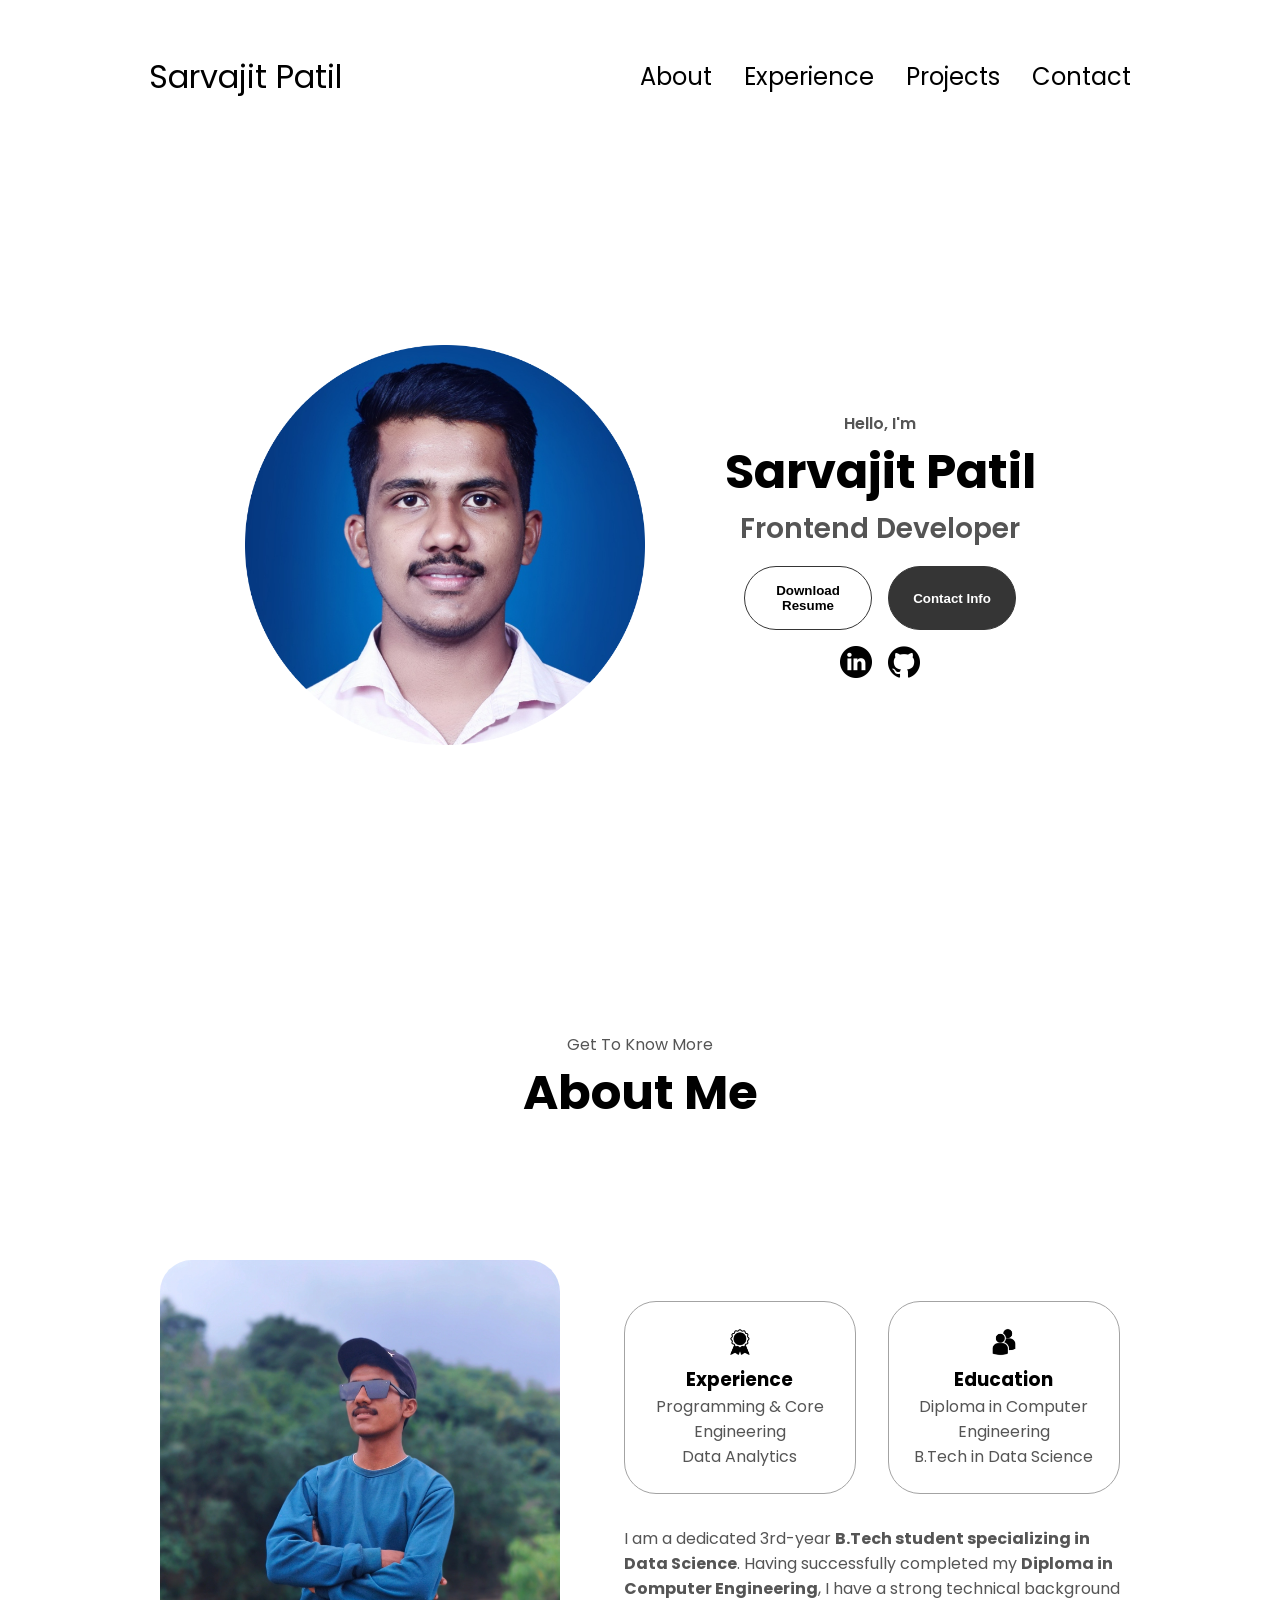
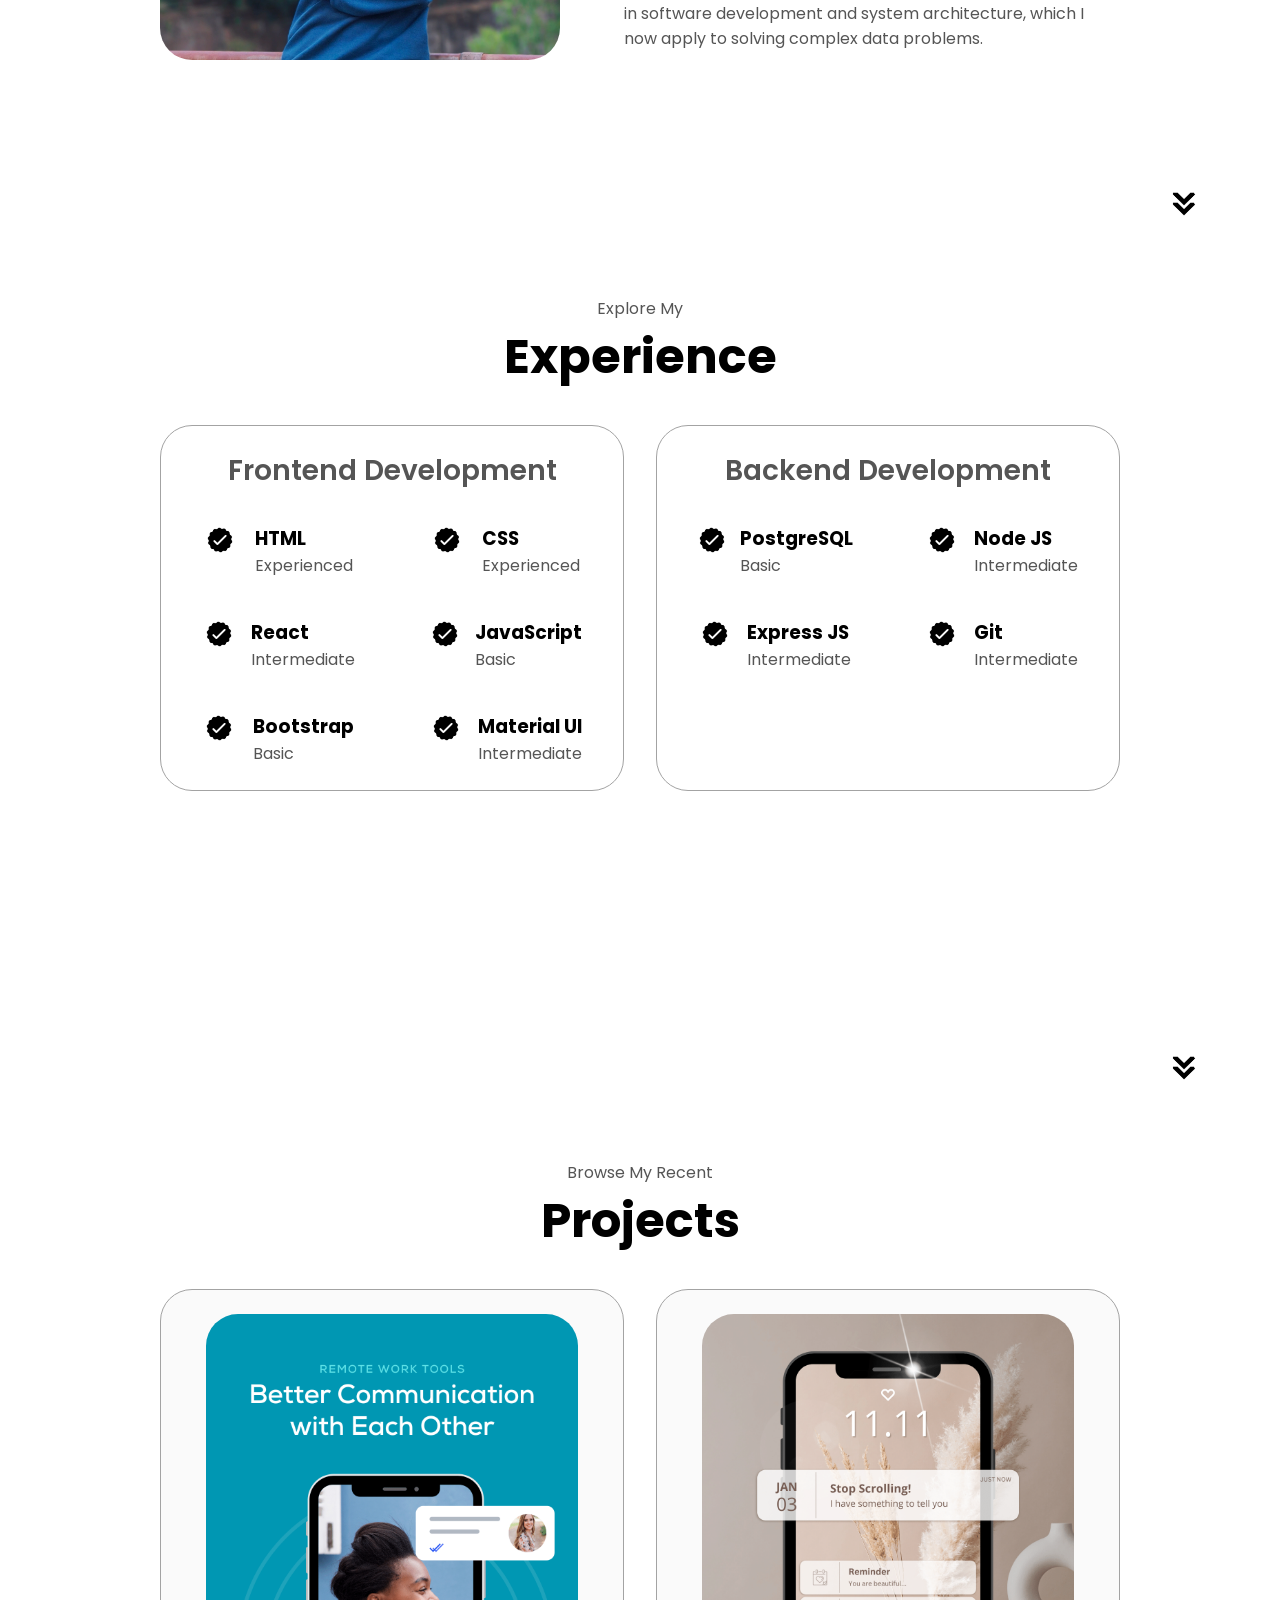
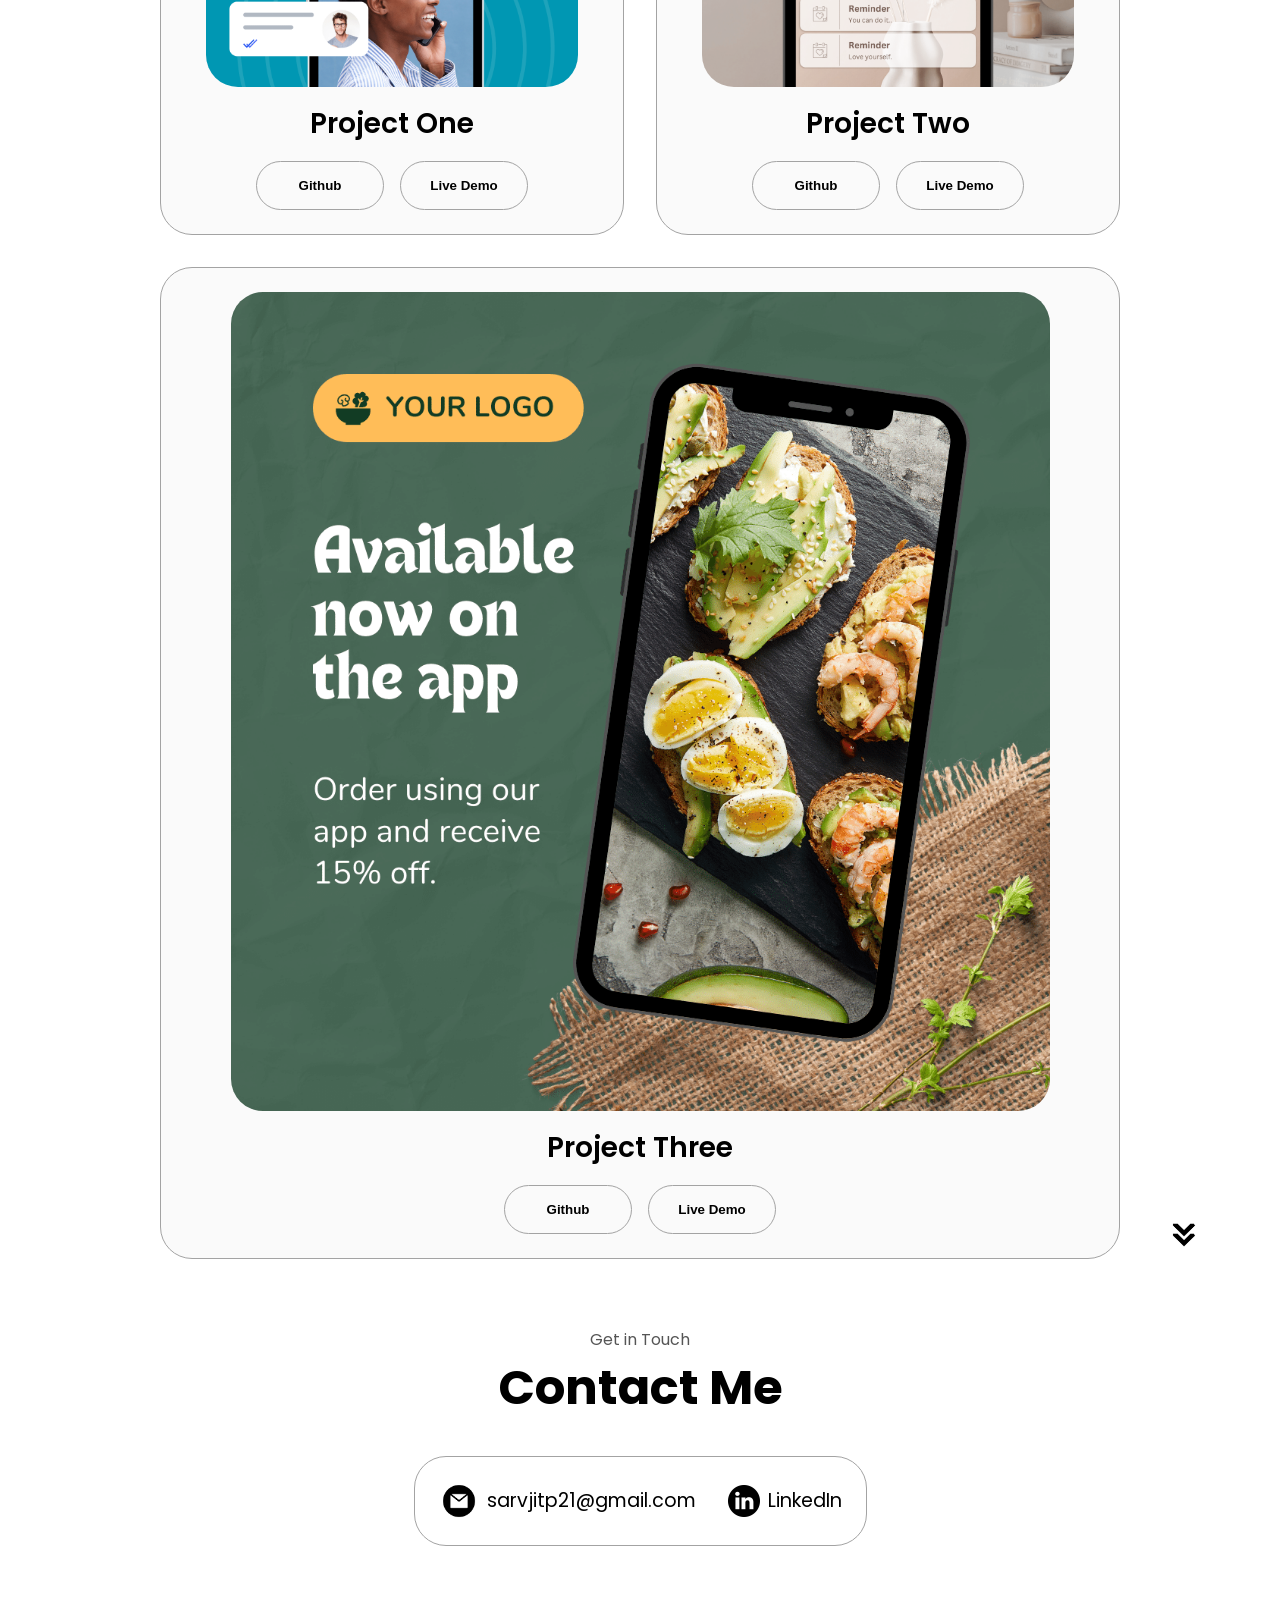
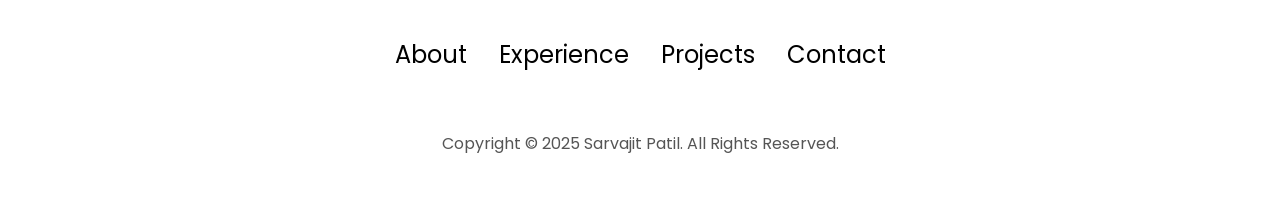
==== commit e2a4eb4f: "Updated double code" ====
--- a/index.html
+++ b/index.html
@@ -379,386 +379,3 @@
   </body>
 </html>
 
-<!DOCTYPE html>
-<html lang="en">
-  <head>
-    <meta charset="UTF-8" />
-    <meta http-equiv="X-UA-Compatible" content="IE=edge" />
-    <meta name="viewport" content="width=device-width, initial-scale=1.0" />
-    <title>My Portfolio</title>
-    <link rel="stylesheet" href="style.css" />
-    <link rel="stylesheet" href="mediaqueries.css" />
-  </head>
-  <body>
-    <nav id="desktop-nav">
-      <div class="logo">Sarvajit Patil</div>
-      <div>
-        <ul class="nav-links">
-          <li><a href="#about">About</a></li>
-          <li><a href="#experience">Experience</a></li>
-          <li><a href="#projects">Projects</a></li>
-          <li><a href="#contact">Contact</a></li>
-        </ul>
-      </div>
-    </nav>
-    <nav id="hamburger-nav">
-      <div class="logo">Sarvajit Patil</div>
-      <div class="hamburger-menu">
-        <div class="hamburger-icon" onclick="toggleMenu()">
-          <span></span>
-          <span></span>
-          <span></span>
-        </div>
-        <div class="menu-links">
-          <li><a href="#about" onclick="toggleMenu()">About</a></li>
-          <li><a href="#experience" onclick="toggleMenu()">Experience</a></li>
-          <li><a href="#projects" onclick="toggleMenu()">Projects</a></li>
-          <li><a href="#contact" onclick="toggleMenu()">Contact</a></li>
-        </div>
-      </div>
-    </nav>
-    <section id="profile">
-      <div class="section__pic-container">
-        <img src="./assets/SProfile-img.png" alt="Sarvajit Patil profile picture" />
-      </div>
-      <div class="section__text">
-        <p class="section__text__p1">Hello, I'm</p>
-        <h1 class="title">Sarvajit Patil</h1>
-        <p class="section__text__p2">Full Stack Developer</p>
-        <div class="btn-container">
-          <button
-            class="btn btn-color-2"
-            onclick="window.open('./assets/resume-exam1.pdf')"
-          >
-            Download Resume
-          </button>
-          <button class="btn btn-color-1" onclick="location.href='./#contact'">
-            Contact Info
-          </button>
-        </div>
-        <div id="socials-container">
-          <img
-            src="./assets/linkedin.png"
-            alt="My LinkedIn profile"
-            class="icon"
-            onclick="location.href='https://www.linkedin.com/in/sarvjit-patil-74980923b/'"
-          />
-          <img
-            src="./assets/github.png"
-            alt="My Github profile"
-            class="icon"
-            onclick="location.href='https://github.com/sarvjit-patil/'"
-          />
-        </div>
-      </div>
-    </section>
-    <section id="about">
-      <p class="section__text__p1">Get To Know More</p>
-      <h1 class="title">About Me</h1>
-      <div class="section-container">
-        <div class="section__pic-container">
-          <img
-            src="./assets/about-pic-n.webp"
-            alt="Profile picture"
-            class="about-pic"
-          />
-        </div>
-        <div class="about-details-container">
-          <div class="about-containers">
-            <div class="details-container">
-              <img
-                src="./assets/experience.png"
-                alt="Experience icon"
-                class="icon"
-              />
-              <h3>Experience</h3>
-              <p>NA <br />NA</p>
-            </div>
-            <div class="details-container">
-              <img
-                src="./assets/education.png"
-                alt="Education icon"
-                class="icon"
-              />
-              <h3>Education</h3>
-              <p>Diploma in Computer Engineering<br />B.Tech in Data Science</p>
-            </div>
-          </div>
-          <div class="text-container">
-            <p>
-              Lorem ipsum dolor sit amet consectetur adipisicing elit. Hic quis
-              reprehenderit et laborum, rem, dolore eum quod voluptate
-              exercitationem nobis, nihil esse debitis maxime facere minus sint
-              delectus velit in eos quo officiis explicabo deleniti dignissimos.
-              Eligendi illum libero dolorum cum laboriosam corrupti quidem,
-              reiciendis ea magnam? Nulla, impedit fuga!
-            </p>
-          </div>
-        </div>
-      </div>
-      <img
-        src="./assets/arrow.png"
-        alt="Arrow icon"
-        class="icon arrow"
-        onclick="location.href='./#experience'"
-      />
-    </section>
-    <section id="experience">
-      <p class="section__text__p1">Explore My</p>
-      <h1 class="title">Experience</h1>
-      <div class="experience-details-container">
-        <div class="about-containers">
-          <div class="details-container">
-            <h2 class="experience-sub-title">Frontend Development</h2>
-            <div class="article-container">
-              <article>
-                <img
-                  src="./assets/checkmark.png"
-                  alt="Experience icon"
-                  class="icon"
-                />
-                <div>
-                  <h3>HTML</h3>
-                  <p>Experienced</p>
-                </div>
-              </article>
-              <article>
-                <img
-                  src="./assets/checkmark.png"
-                  alt="Experience icon"
-                  class="icon"
-                />
-                <div>
-                  <h3>CSS</h3>
-                  <p>Experienced</p>
-                </div>
-              </article>
-              <article>
-                <img
-                  src="./assets/checkmark.png"
-                  alt="Experience icon"
-                  class="icon"
-                />
-                <div>
-                  <h3>React</h3>
-                  <p>Intermediate</p>
-                </div>
-              </article>
-              <article>
-                <img
-                  src="./assets/checkmark.png"
-                  alt="Experience icon"
-                  class="icon"
-                />
-                <div>
-                  <h3>JavaScript</h3>
-                  <p>Basic</p>
-                </div>
-              </article>
-              <article>
-                <img
-                  src="./assets/checkmark.png"
-                  alt="Experience icon"
-                  class="icon"
-                />
-                <div>
-                  <h3>Bootstrap</h3>
-                  <p>Basic</p>
-                </div>
-              </article>
-              <article>
-                <img
-                  src="./assets/checkmark.png"
-                  alt="Experience icon"
-                  class="icon"
-                />
-                <div>
-                  <h3>Material UI</h3>
-                  <p>Intermediate</p>
-                </div>
-              </article>
-            </div>
-          </div>
-          <div class="details-container">
-            <h2 class="experience-sub-title">Backend Development</h2>
-            <div class="article-container">
-              <article>
-                <img
-                  src="./assets/checkmark.png"
-                  alt="Experience icon"
-                  class="icon"
-                />
-                <div>
-                  <h3>PostgreSQL</h3>
-                  <p>Basic</p>
-                </div>
-              </article>
-              <article>
-                <img
-                  src="./assets/checkmark.png"
-                  alt="Experience icon"
-                  class="icon"
-                />
-                <div>
-                  <h3>Node JS</h3>
-                  <p>Intermediate</p>
-                </div>
-              </article>
-              <article>
-                <img
-                  src="./assets/checkmark.png"
-                  alt="Experience icon"
-                  class="icon"
-                />
-                <div>
-                  <h3>Express JS</h3>
-                  <p>Intermediate</p>
-                </div>
-              </article>
-              <article>
-                <img
-                  src="./assets/checkmark.png"
-                  alt="Experience icon"
-                  class="icon"
-                />
-                <div>
-                  <h3>Git</h3>
-                  <p>Intermediate</p>
-                </div>
-              </article>
-            </div>
-          </div>
-        </div>
-      </div>
-      <img
-        src="./assets/arrow.png"
-        alt="Arrow icon"
-        class="icon arrow"
-        onclick="location.href='./#projects'"
-      />
-    </section>
-    <section id="projects">
-      <p class="section__text__p1">Browse My Recent</p>
-      <h1 class="title">Projects</h1>
-      <div class="experience-details-container">
-        <div class="about-containers">
-          <div class="details-container color-container">
-            <div class="article-container">
-              <img
-                src="./assets/project-1.png"
-                alt="Project 1"
-                class="project-img"
-              />
-            </div>
-            <h2 class="experience-sub-title project-title">Project One</h2>
-            <div class="btn-container">
-              <button
-                class="btn btn-color-2 project-btn"
-                onclick="location.href='https://github.com/sarvjit-patil/'"
-              >
-                Github
-              </button>
-              <button
-                class="btn btn-color-2 project-btn"
-                onclick="location.href='https://github.com/sarvjit-patil/'"
-              >
-                Live Demo
-              </button>
-            </div>
-          </div>
-          <div class="details-container color-container">
-            <div class="article-container">
-              <img
-                src="./assets/project-2.png"
-                alt="Project 2"
-                class="project-img"
-              />
-            </div>
-            <h2 class="experience-sub-title project-title">Project Two</h2>
-            <div class="btn-container">
-              <button
-                class="btn btn-color-2 project-btn"
-                onclick="location.href='https://github.com/sarvjit-patil/'"
-              >
-                Github
-              </button>
-              <button
-                class="btn btn-color-2 project-btn"
-                onclick="location.href='https://github.com/sarvjit-patil/'"
-              >
-                Live Demo
-              </button>
-            </div>
-          </div>
-          <div class="details-container color-container">
-            <div class="article-container">
-              <img
-                src="./assets/project-3.png"
-                alt="Project 3"
-                class="project-img"
-              />
-            </div>
-            <h2 class="experience-sub-title project-title">Project Three</h2>
-            <div class="btn-container">
-              <button
-                class="btn btn-color-2 project-btn"
-                onclick="location.href='https://github.com/sarvjit-patil/'"
-              >
-                Github
-              </button>
-              <button
-                class="btn btn-color-2 project-btn"
-                onclick="location.href='https://github.com/sarvjit-patil/'"
-              >
-                Live Demo
-              </button>
-            </div>
-          </div>
-        </div>
-      </div>
-      <img
-        src="./assets/arrow.png"
-        alt="Arrow icon"
-        class="icon arrow"
-        onclick="location.href='./#contact'"
-      />
-    </section>
-    <section id="contact">
-      <p class="section__text__p1">Get in Touch</p>
-      <h1 class="title">Contact Me</h1>
-      <div class="contact-info-upper-container">
-        <div class="contact-info-container">
-          <img
-            src="./assets/email.png"
-            alt="Email icon"
-            class="icon contact-icon email-icon"
-          />
-          <p><a href="mailto:sarvjitp21@gmail.com">sarvjitp21@gmail.com</a></p>
-        </div>
-        <div class="contact-info-container">
-          <img
-            src="./assets/linkedin.png"
-            alt="LinkedIn icon"
-            class="icon contact-icon"
-          />
-          <p><a href="https://www.linkedin.com/in/sarvjit-patil-74980923b/">LinkedIn</a></p>
-        </div>
-      </div>
-    </section>
-    <footer>
-      <nav>
-        <div class="nav-links-container">
-          <ul class="nav-links">
-            <li><a href="#about">About</a></li>
-            <li><a href="#experience">Experience</a></li>
-            <li><a href="#projects">Projects</a></li>
-            <li><a href="#contact">Contact</a></li>
-          </ul>
-        </div>
-      </nav>
-      <p>Copyright &#169; 2025 Sarvajit Patil. All Rights Reserved.</p>
-    </footer>
-    <script src="script.js"></script>
-  </body>
-</html>
-
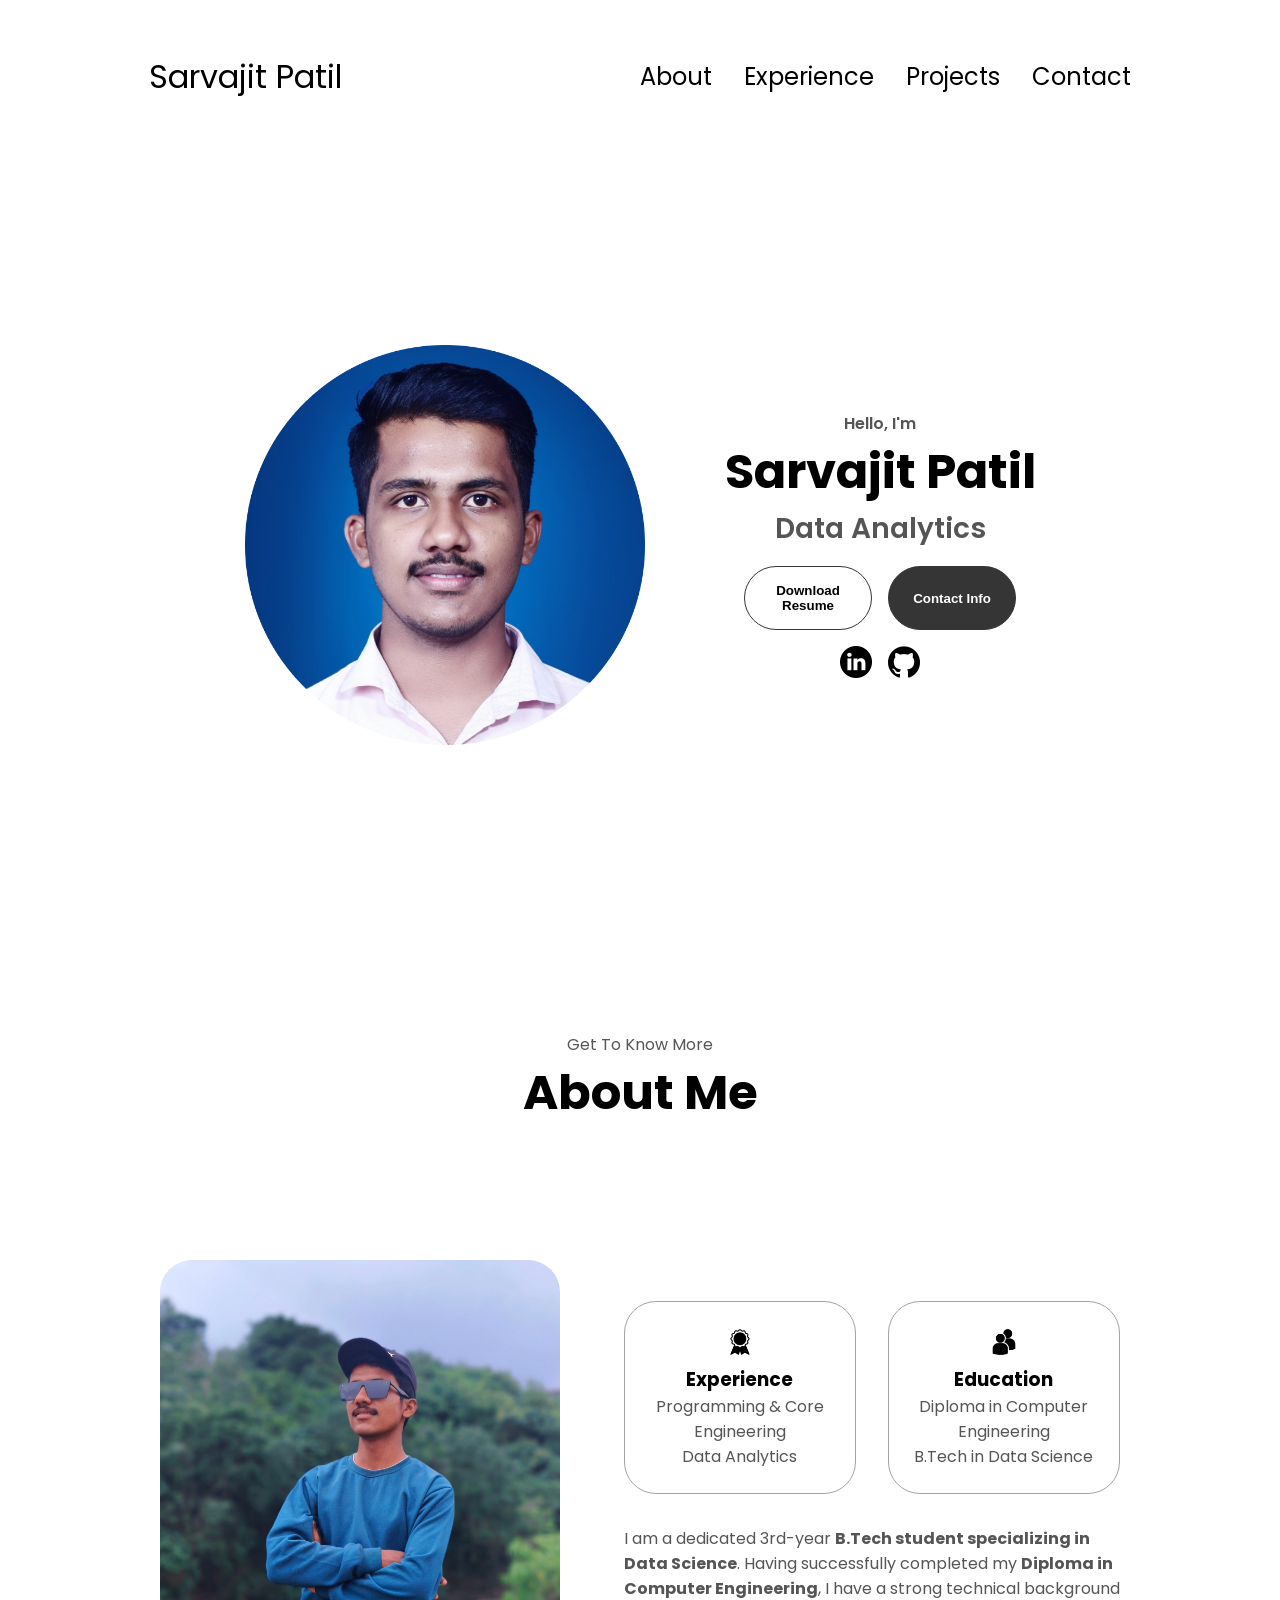
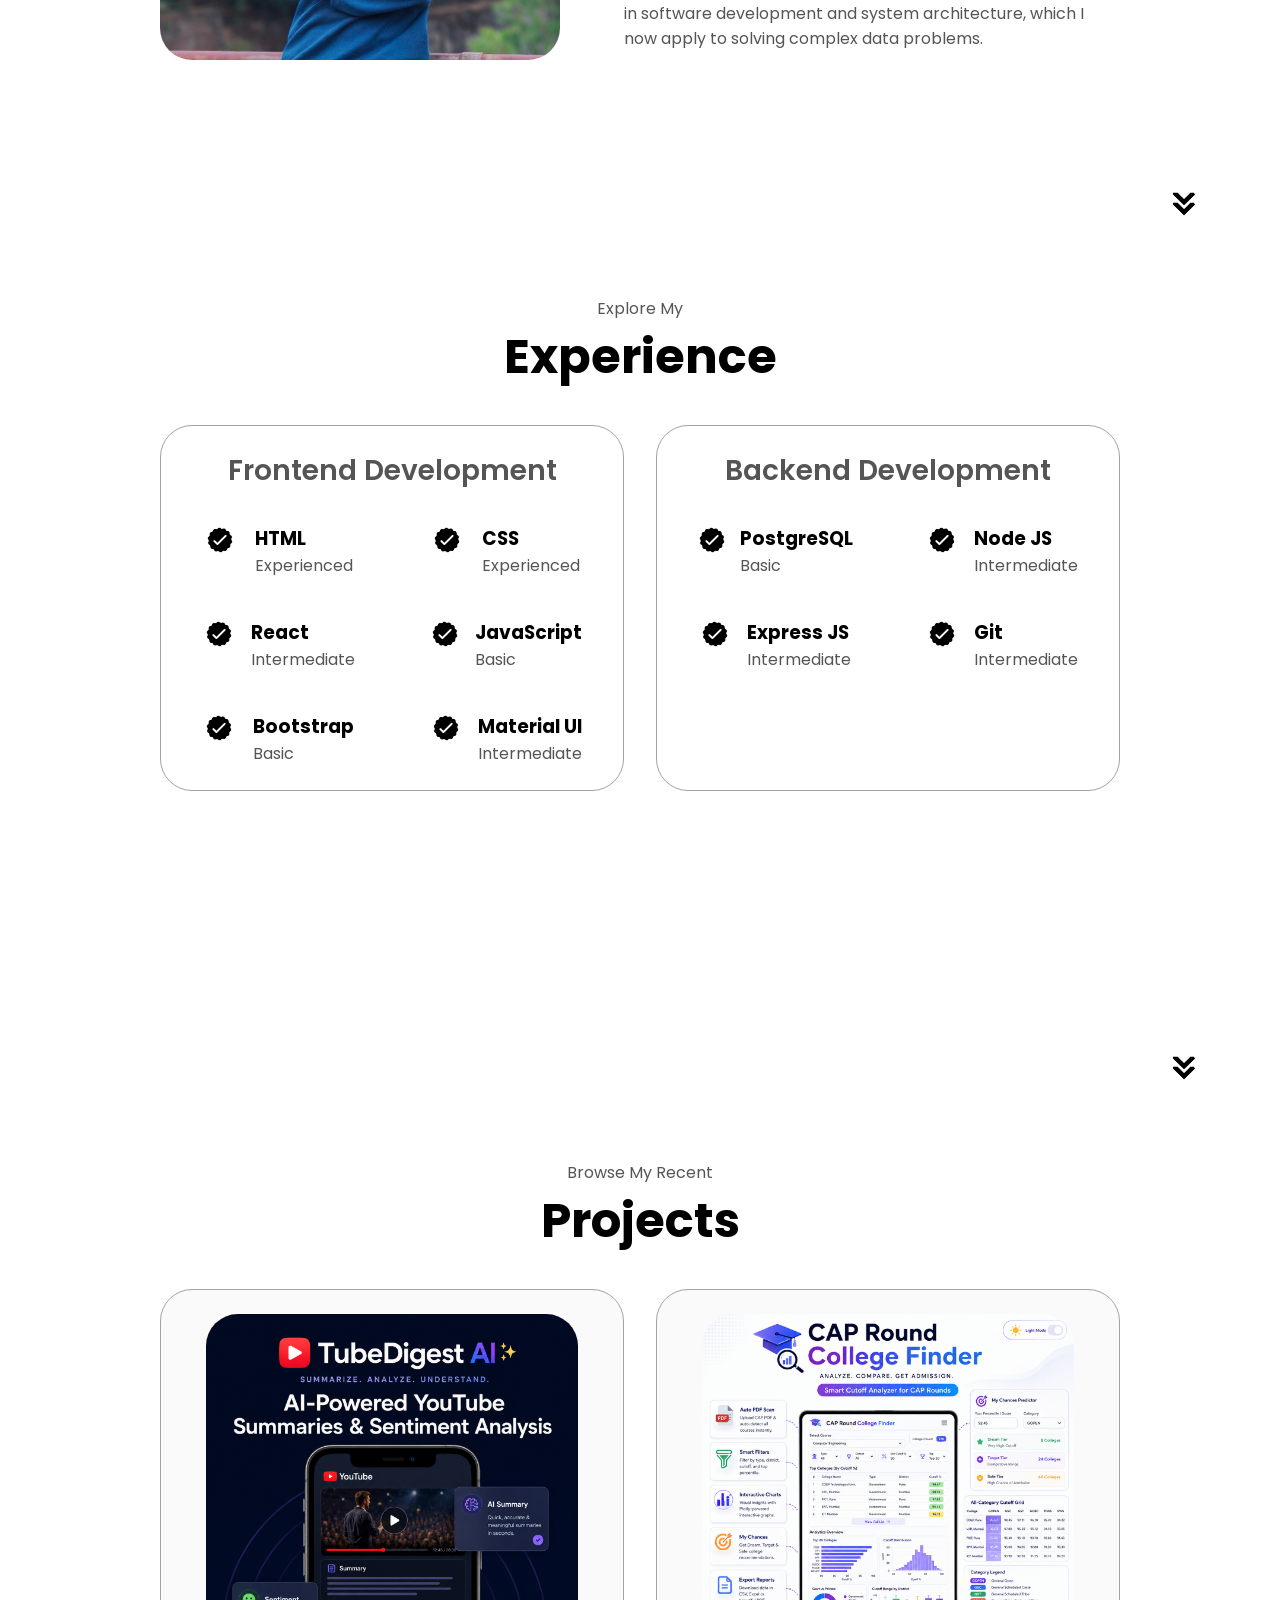
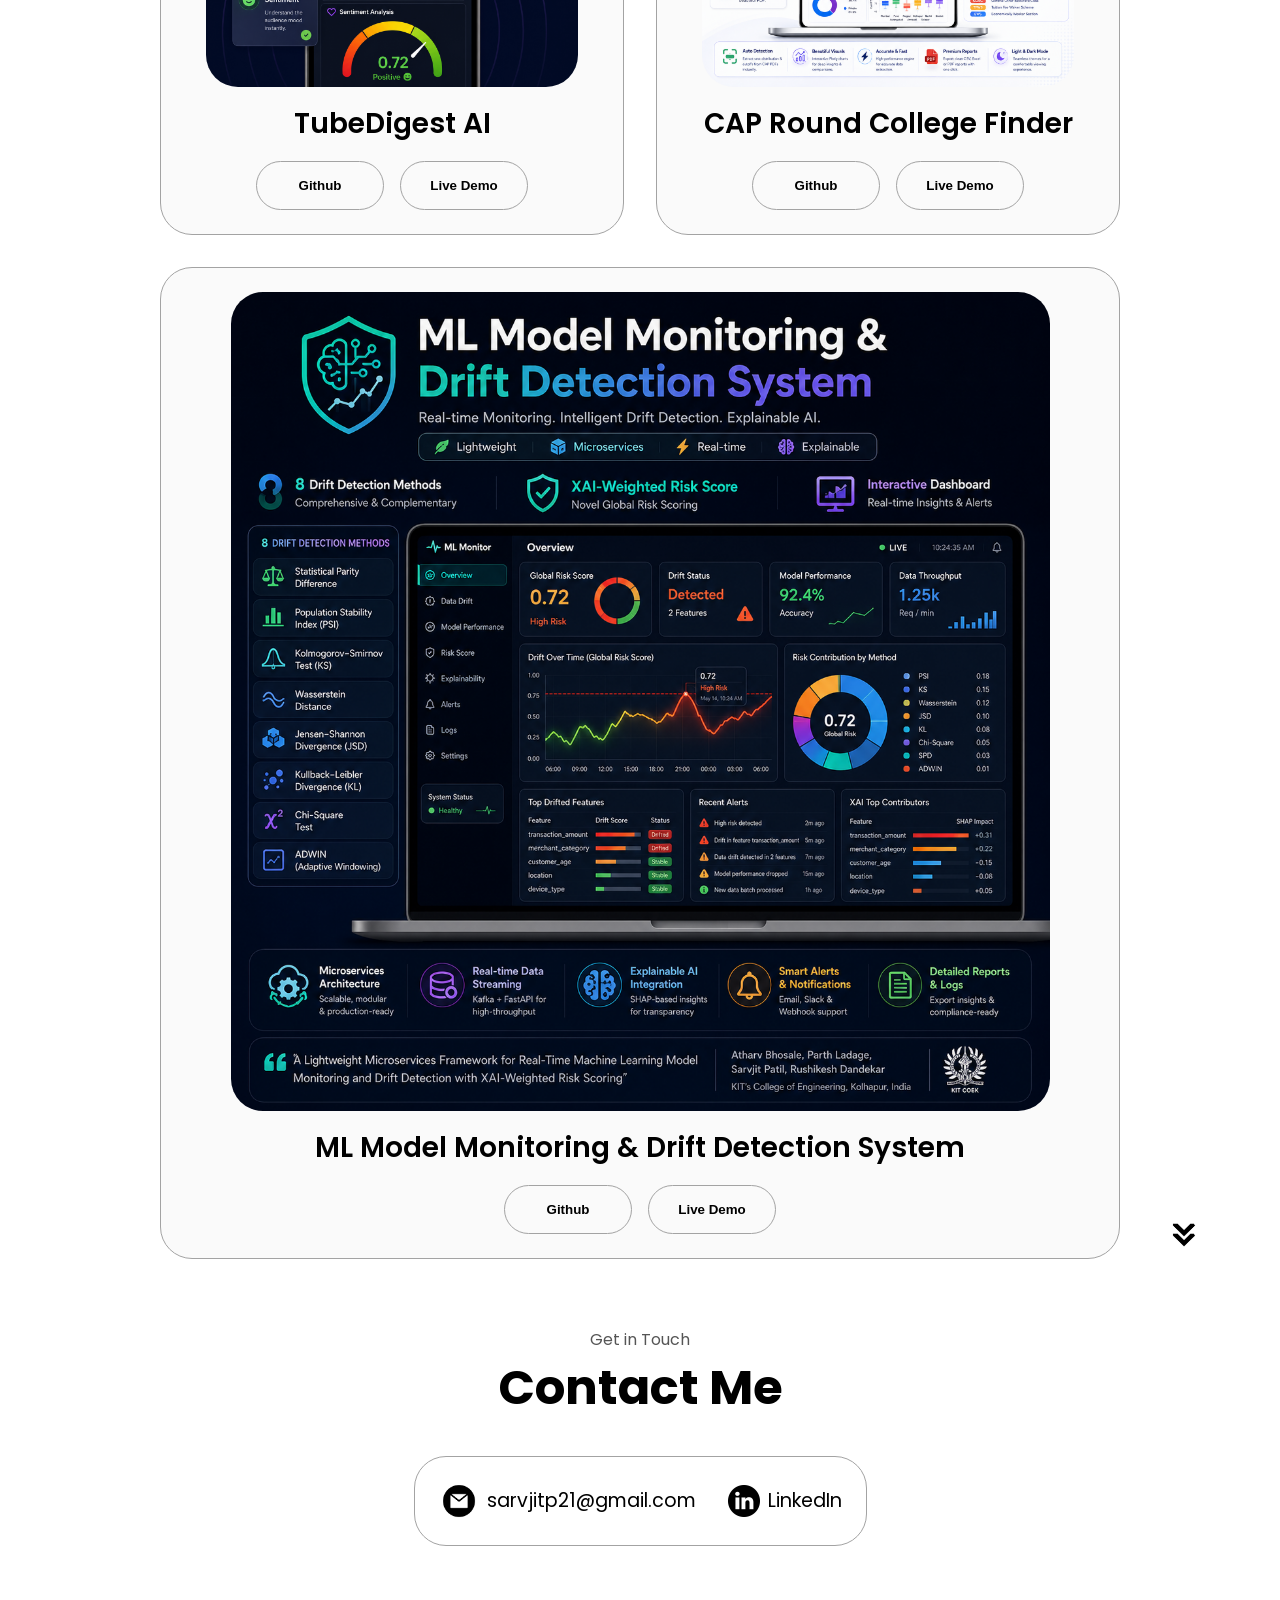
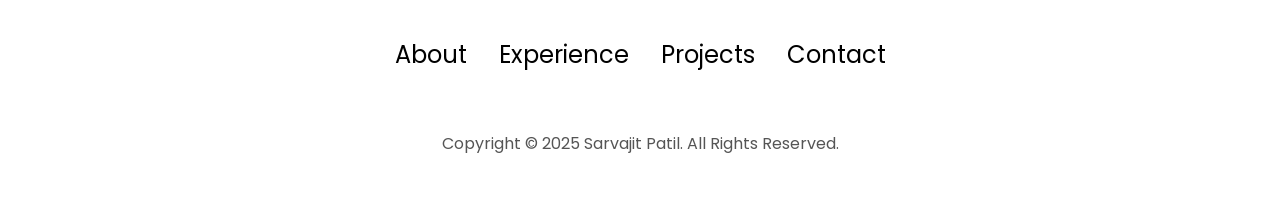
==== commit e578eee1: "Updated project fratured and UI" ====
--- a/index.html
+++ b/index.html
@@ -1,17 +1,259 @@
 <!DOCTYPE html>
 <html lang="en">
-  <head>
-    <meta charset="UTF-8" />
-    <meta http-equiv="X-UA-Compatible" content="IE=edge" />
-    <meta name="viewport" content="width=device-width, initial-scale=1.0" />
-    <title>My Portfolio</title>
-    <link rel="stylesheet" href="style.css" />
-    <link rel="stylesheet" href="mediaqueries.css" />
-  </head>
-  <body>
-    <nav id="desktop-nav">
-      <div class="logo">Sarvajit Patil</div>
-      <div>
+
+<head>
+  <meta charset="UTF-8" />
+  <meta http-equiv="X-UA-Compatible" content="IE=edge" />
+  <meta name="viewport" content="width=device-width, initial-scale=1.0" />
+  <title>My Portfolio</title>
+  <link rel="stylesheet" href="style.css" />
+  <link rel="stylesheet" href="mediaqueries.css" />
+</head>
+
+<body>
+  <nav id="desktop-nav">
+    <div class="logo">Sarvajit Patil</div>
+    <div>
+      <ul class="nav-links">
+        <li><a href="#about">About</a></li>
+        <li><a href="#experience">Experience</a></li>
+        <li><a href="#projects">Projects</a></li>
+        <li><a href="#contact">Contact</a></li>
+      </ul>
+    </div>
+  </nav>
+  <nav id="hamburger-nav">
+    <div class="logo">Sarvajit Patil</div>
+    <div class="hamburger-menu">
+      <div class="hamburger-icon" onclick="toggleMenu()">
+        <span></span>
+        <span></span>
+        <span></span>
+      </div>
+      <div class="menu-links">
+        <li><a href="#about" onclick="toggleMenu()">About</a></li>
+        <li><a href="#experience" onclick="toggleMenu()">Experience</a></li>
+        <li><a href="#projects" onclick="toggleMenu()">Projects</a></li>
+        <li><a href="#contact" onclick="toggleMenu()">Contact</a></li>
+      </div>
+    </div>
+  </nav>
+  <section id="profile">
+    <div class="section__pic-container">
+      <img src="./assets/SProfile-img.png" alt="Sarvajit Patil profile picture" />
+    </div>
+    <div class="section__text">
+      <p class="section__text__p1">Hello, I'm</p>
+      <h1 class="title">Sarvajit Patil</h1>
+      <p class="section__text__p2">Data Analytics</p>
+      <div class="btn-container">
+        <button class="btn btn-color-2" onclick="window.open('./assets/Sarvajit_Resume_2026.pdf')">
+          Download Resume
+        </button>
+        <button class="btn btn-color-1" onclick="location.href='./#contact'">
+          Contact Info
+        </button>
+      </div>
+      <div id="socials-container">
+        <img src="./assets/linkedin.png" alt="My LinkedIn profile" class="icon"
+          onclick="location.href='https://www.linkedin.com/in/sarvjit-patil-74980923b/'" />
+        <img src="./assets/github.png" alt="My Github profile" class="icon"
+          onclick="location.href='https://github.com/sarvjit-patil/'" />
+      </div>
+    </div>
+  </section>
+  <section id="about">
+    <p class="section__text__p1">Get To Know More</p>
+    <h1 class="title">About Me</h1>
+    <div class="section-container">
+      <div class="section__pic-container">
+        <img src="./assets/about-pic-n.webp" alt="Profile picture" class="about-pic" />
+      </div>
+      <div class="about-details-container">
+        <div class="about-containers">
+          <div class="details-container">
+            <img src="./assets/experience.png" alt="Experience icon" class="icon" />
+            <h3>Experience</h3>
+            <p>Programming & Core Engineering <br />Data Analytics</p>
+          </div>
+          <div class="details-container">
+            <img src="./assets/education.png" alt="Education icon" class="icon" />
+            <h3>Education</h3>
+            <p>Diploma in Computer Engineering<br />B.Tech in Data Science</p>
+          </div>
+        </div>
+        <div class="text-container">
+          <p>
+            I am a dedicated 3rd-year <strong>B.Tech student specializing in Data Science</strong>.
+            Having successfully completed my <strong>Diploma in Computer Engineering</strong>,
+            I have a strong technical background in software development and system
+            architecture, which I now apply to solving complex data problems.
+          </p>
+        </div>
+      </div>
+    </div>
+    <img src="./assets/arrow.png" alt="Arrow icon" class="icon arrow" onclick="location.href='./#experience'" />
+  </section>
+  <section id="experience">
+    <p class="section__text__p1">Explore My</p>
+    <h1 class="title">Experience</h1>
+    <div class="experience-details-container">
+      <div class="about-containers">
+        <div class="details-container">
+          <h2 class="experience-sub-title">Frontend Development</h2>
+          <div class="article-container">
+            <article>
+              <img src="./assets/checkmark.png" alt="Experience icon" class="icon" />
+              <div>
+                <h3>HTML</h3>
+                <p>Experienced</p>
+              </div>
+            </article>
+            <article>
+              <img src="./assets/checkmark.png" alt="Experience icon" class="icon" />
+              <div>
+                <h3>CSS</h3>
+                <p>Experienced</p>
+              </div>
+            </article>
+            <article>
+              <img src="./assets/checkmark.png" alt="Experience icon" class="icon" />
+              <div>
+                <h3>React</h3>
+                <p>Intermediate</p>
+              </div>
+            </article>
+            <article>
+              <img src="./assets/checkmark.png" alt="Experience icon" class="icon" />
+              <div>
+                <h3>JavaScript</h3>
+                <p>Basic</p>
+              </div>
+            </article>
+            <article>
+              <img src="./assets/checkmark.png" alt="Experience icon" class="icon" />
+              <div>
+                <h3>Bootstrap</h3>
+                <p>Basic</p>
+              </div>
+            </article>
+            <article>
+              <img src="./assets/checkmark.png" alt="Experience icon" class="icon" />
+              <div>
+                <h3>Material UI</h3>
+                <p>Intermediate</p>
+              </div>
+            </article>
+          </div>
+        </div>
+        <div class="details-container">
+          <h2 class="experience-sub-title">Backend Development</h2>
+          <div class="article-container">
+            <article>
+              <img src="./assets/checkmark.png" alt="Experience icon" class="icon" />
+              <div>
+                <h3>PostgreSQL</h3>
+                <p>Basic</p>
+              </div>
+            </article>
+            <article>
+              <img src="./assets/checkmark.png" alt="Experience icon" class="icon" />
+              <div>
+                <h3>Node JS</h3>
+                <p>Intermediate</p>
+              </div>
+            </article>
+            <article>
+              <img src="./assets/checkmark.png" alt="Experience icon" class="icon" />
+              <div>
+                <h3>Express JS</h3>
+                <p>Intermediate</p>
+              </div>
+            </article>
+            <article>
+              <img src="./assets/checkmark.png" alt="Experience icon" class="icon" />
+              <div>
+                <h3>Git</h3>
+                <p>Intermediate</p>
+              </div>
+            </article>
+          </div>
+        </div>
+      </div>
+    </div>
+    <img src="./assets/arrow.png" alt="Arrow icon" class="icon arrow" onclick="location.href='./#projects'" />
+  </section>
+  <section id="projects">
+    <p class="section__text__p1">Browse My Recent</p>
+    <h1 class="title">Projects</h1>
+    <div class="experience-details-container">
+      <div class="about-containers">
+        <div class="details-container color-container">
+          <div class="article-container">
+            <img src="./assets/Project_1.png" alt="Project 1" class="project-img" />
+          </div>
+          <h2 class="experience-sub-title project-title">TubeDigest AI</h2>
+          <div class="btn-container">
+            <button class="btn btn-color-2 project-btn"
+              onclick="location.href='https://github.com/sarvjit-patil/tubeDigest-AI'">
+              Github
+            </button>
+            <button class="btn btn-color-2 project-btn" onclick="location.href='https://tubedigest-ai.streamlit.app/'">
+              Live Demo
+            </button>
+          </div>
+        </div>
+        <div class="details-container color-container">
+          <div class="article-container">
+            <img src="./assets/Project_2.png" alt="Project 2" class="project-img" />
+          </div>
+          <h2 class="experience-sub-title project-title">CAP Round College Finder</h2>
+          <div class="btn-container">
+            <button class="btn btn-color-2 project-btn"
+              onclick="location.href='https://github.com/sarvjit-patil/College-finder'">
+              Github
+            </button>
+            <button class="btn btn-color-2 project-btn"
+              onclick="location.href='https://college-finder-jhvfovii4yzn6mbwpgrghh.streamlit.app/'">
+              Live Demo
+            </button>
+          </div>
+        </div>
+        <div class="details-container color-container">
+          <div class="article-container">
+            <img src="./assets/Project_3.png" alt="Project 3" class="project-img" />
+          </div>
+          <h2 class="experience-sub-title project-title"> ML Model Monitoring & Drift Detection System </h2>
+          <div class="btn-container">
+            <button class="btn btn-color-2 project-btn" onclick="location.href='https://github.com/sarvjit-patil/'">
+              Github
+            </button>
+            <button class="btn btn-color-2 project-btn" onclick="location.href='https://github.com/sarvjit-patil/'">
+              Live Demo
+            </button>
+          </div>
+        </div>
+      </div>
+    </div>
+    <img src="./assets/arrow.png" alt="Arrow icon" class="icon arrow" onclick="location.href='./#contact'" />
+  </section>
+  <section id="contact">
+    <p class="section__text__p1">Get in Touch</p>
+    <h1 class="title">Contact Me</h1>
+    <div class="contact-info-upper-container">
+      <div class="contact-info-container">
+        <img src="./assets/email.png" alt="Email icon" class="icon contact-icon email-icon" />
+        <p><a href="mailto:sarvjitp21@gmail.com">sarvjitp21@gmail.com</a></p>
+      </div>
+      <div class="contact-info-container">
+        <img src="./assets/linkedin.png" alt="LinkedIn icon" class="icon contact-icon" />
+        <p><a href="https://www.linkedin.com/in/sarvjit-patil-74980923b/">LinkedIn</a></p>
+      </div>
+    </div>
+  </section>
+  <footer>
+    <nav>
+      <div class="nav-links-container">
         <ul class="nav-links">
           <li><a href="#about">About</a></li>
           <li><a href="#experience">Experience</a></li>
@@ -20,362 +262,9 @@
         </ul>
       </div>
     </nav>
-    <nav id="hamburger-nav">
-      <div class="logo">Sarvajit Patil</div>
-      <div class="hamburger-menu">
-        <div class="hamburger-icon" onclick="toggleMenu()">
-          <span></span>
-          <span></span>
-          <span></span>
-        </div>
-        <div class="menu-links">
-          <li><a href="#about" onclick="toggleMenu()">About</a></li>
-          <li><a href="#experience" onclick="toggleMenu()">Experience</a></li>
-          <li><a href="#projects" onclick="toggleMenu()">Projects</a></li>
-          <li><a href="#contact" onclick="toggleMenu()">Contact</a></li>
-        </div>
-      </div>
-    </nav>
-    <section id="profile">
-      <div class="section__pic-container">
-        <img src="./assets/SProfile-img.png" alt="Sarvajit Patil profile picture" />
-      </div>
-      <div class="section__text">
-        <p class="section__text__p1">Hello, I'm</p>
-        <h1 class="title">Sarvajit Patil</h1>
-        <p class="section__text__p2">Frontend Developer</p>
-        <div class="btn-container">
-          <button
-            class="btn btn-color-2"
-            onclick="window.open('./assets/resume-exam1.pdf')"
-          >
-            Download Resume
-          </button>
-          <button class="btn btn-color-1" onclick="location.href='./#contact'">
-            Contact Info
-          </button>
-        </div>
-        <div id="socials-container">
-          <img
-            src="./assets/linkedin.png"
-            alt="My LinkedIn profile"
-            class="icon"
-            onclick="location.href='https://www.linkedin.com/in/sarvjit-patil-74980923b/'"
-          />
-          <img
-            src="./assets/github.png"
-            alt="My Github profile"
-            class="icon"
-            onclick="location.href='https://github.com/sarvjit-patil/'"
-          />
-        </div>
-      </div>
-    </section>
-    <section id="about">
-      <p class="section__text__p1">Get To Know More</p>
-      <h1 class="title">About Me</h1>
-      <div class="section-container">
-        <div class="section__pic-container">
-          <img
-            src="./assets/about-pic-n.webp"
-            alt="Profile picture"
-            class="about-pic"
-          />
-        </div>
-        <div class="about-details-container">
-          <div class="about-containers">
-            <div class="details-container">
-              <img
-                src="./assets/experience.png"
-                alt="Experience icon"
-                class="icon"
-              />
-              <h3>Experience</h3>
-              <p>Programming & Core Engineering <br />Data Analytics</p>
-            </div>
-            <div class="details-container">
-              <img
-                src="./assets/education.png"
-                alt="Education icon"
-                class="icon"
-              />
-              <h3>Education</h3>
-              <p>Diploma in Computer Engineering<br />B.Tech in Data Science</p>
-            </div>
-          </div>
-          <div class="text-container">
-            <p>
-              I am a dedicated 3rd-year <strong>B.Tech student specializing in Data Science</strong>. 
-  Having successfully completed my <strong>Diploma in Computer Engineering</strong>, 
-  I have a strong technical background in software development and system 
-  architecture, which I now apply to solving complex data problems.
-            </p>
-          </div>
-        </div>
-      </div>
-      <img
-        src="./assets/arrow.png"
-        alt="Arrow icon"
-        class="icon arrow"
-        onclick="location.href='./#experience'"
-      />
-    </section>
-    <section id="experience">
-      <p class="section__text__p1">Explore My</p>
-      <h1 class="title">Experience</h1>
-      <div class="experience-details-container">
-        <div class="about-containers">
-          <div class="details-container">
-            <h2 class="experience-sub-title">Frontend Development</h2>
-            <div class="article-container">
-              <article>
-                <img
-                  src="./assets/checkmark.png"
-                  alt="Experience icon"
-                  class="icon"
-                />
-                <div>
-                  <h3>HTML</h3>
-                  <p>Experienced</p>
-                </div>
-              </article>
-              <article>
-                <img
-                  src="./assets/checkmark.png"
-                  alt="Experience icon"
-                  class="icon"
-                />
-                <div>
-                  <h3>CSS</h3>
-                  <p>Experienced</p>
-                </div>
-              </article>
-              <article>
-                <img
-                  src="./assets/checkmark.png"
-                  alt="Experience icon"
-                  class="icon"
-                />
-                <div>
-                  <h3>React</h3>
-                  <p>Intermediate</p>
-                </div>
-              </article>
-              <article>
-                <img
-                  src="./assets/checkmark.png"
-                  alt="Experience icon"
-                  class="icon"
-                />
-                <div>
-                  <h3>JavaScript</h3>
-                  <p>Basic</p>
-                </div>
-              </article>
-              <article>
-                <img
-                  src="./assets/checkmark.png"
-                  alt="Experience icon"
-                  class="icon"
-                />
-                <div>
-                  <h3>Bootstrap</h3>
-                  <p>Basic</p>
-                </div>
-              </article>
-              <article>
-                <img
-                  src="./assets/checkmark.png"
-                  alt="Experience icon"
-                  class="icon"
-                />
-                <div>
-                  <h3>Material UI</h3>
-                  <p>Intermediate</p>
-                </div>
-              </article>
-            </div>
-          </div>
-          <div class="details-container">
-            <h2 class="experience-sub-title">Backend Development</h2>
-            <div class="article-container">
-              <article>
-                <img
-                  src="./assets/checkmark.png"
-                  alt="Experience icon"
-                  class="icon"
-                />
-                <div>
-                  <h3>PostgreSQL</h3>
-                  <p>Basic</p>
-                </div>
-              </article>
-              <article>
-                <img
-                  src="./assets/checkmark.png"
-                  alt="Experience icon"
-                  class="icon"
-                />
-                <div>
-                  <h3>Node JS</h3>
-                  <p>Intermediate</p>
-                </div>
-              </article>
-              <article>
-                <img
-                  src="./assets/checkmark.png"
-                  alt="Experience icon"
-                  class="icon"
-                />
-                <div>
-                  <h3>Express JS</h3>
-                  <p>Intermediate</p>
-                </div>
-              </article>
-              <article>
-                <img
-                  src="./assets/checkmark.png"
-                  alt="Experience icon"
-                  class="icon"
-                />
-                <div>
-                  <h3>Git</h3>
-                  <p>Intermediate</p>
-                </div>
-              </article>
-            </div>
-          </div>
-        </div>
-      </div>
-      <img
-        src="./assets/arrow.png"
-        alt="Arrow icon"
-        class="icon arrow"
-        onclick="location.href='./#projects'"
-      />
-    </section>
-    <section id="projects">
-      <p class="section__text__p1">Browse My Recent</p>
-      <h1 class="title">Projects</h1>
-      <div class="experience-details-container">
-        <div class="about-containers">
-          <div class="details-container color-container">
-            <div class="article-container">
-              <img
-                src="./assets/project-1.png"
-                alt="Project 1"
-                class="project-img"
-              />
-            </div>
-            <h2 class="experience-sub-title project-title">Project One</h2>
-            <div class="btn-container">
-              <button
-                class="btn btn-color-2 project-btn"
-                onclick="location.href='https://github.com/sarvjit-patil/'"
-              >
-                Github
-              </button>
-              <button
-                class="btn btn-color-2 project-btn"
-                onclick="location.href='https://github.com/sarvjit-patil/'"
-              >
-                Live Demo
-              </button>
-            </div>
-          </div>
-          <div class="details-container color-container">
-            <div class="article-container">
-              <img
-                src="./assets/project-2.png"
-                alt="Project 2"
-                class="project-img"
-              />
-            </div>
-            <h2 class="experience-sub-title project-title">Project Two</h2>
-            <div class="btn-container">
-              <button
-                class="btn btn-color-2 project-btn"
-                onclick="location.href='https://github.com/sarvjit-patil/'"
-              >
-                Github
-              </button>
-              <button
-                class="btn btn-color-2 project-btn"
-                onclick="location.href='https://github.com/sarvjit-patil/'"
-              >
-                Live Demo
-              </button>
-            </div>
-          </div>
-          <div class="details-container color-container">
-            <div class="article-container">
-              <img
-                src="./assets/project-3.png"
-                alt="Project 3"
-                class="project-img"
-              />
-            </div>
-            <h2 class="experience-sub-title project-title">Project Three</h2>
-            <div class="btn-container">
-              <button
-                class="btn btn-color-2 project-btn"
-                onclick="location.href='https://github.com/sarvjit-patil/'"
-              >
-                Github
-              </button>
-              <button
-                class="btn btn-color-2 project-btn"
-                onclick="location.href='https://github.com/sarvjit-patil/'"
-              >
-                Live Demo
-              </button>
-            </div>
-          </div>
-        </div>
-      </div>
-      <img
-        src="./assets/arrow.png"
-        alt="Arrow icon"
-        class="icon arrow"
-        onclick="location.href='./#contact'"
-      />
-    </section>
-    <section id="contact">
-      <p class="section__text__p1">Get in Touch</p>
-      <h1 class="title">Contact Me</h1>
-      <div class="contact-info-upper-container">
-        <div class="contact-info-container">
-          <img
-            src="./assets/email.png"
-            alt="Email icon"
-            class="icon contact-icon email-icon"
-          />
-          <p><a href="mailto:sarvjitp21@gmail.com">sarvjitp21@gmail.com</a></p>
-        </div>
-        <div class="contact-info-container">
-          <img
-            src="./assets/linkedin.png"
-            alt="LinkedIn icon"
-            class="icon contact-icon"
-          />
-          <p><a href="https://www.linkedin.com/in/sarvjit-patil-74980923b/">LinkedIn</a></p>
-        </div>
-      </div>
-    </section>
-    <footer>
-      <nav>
-        <div class="nav-links-container">
-          <ul class="nav-links">
-            <li><a href="#about">About</a></li>
-            <li><a href="#experience">Experience</a></li>
-            <li><a href="#projects">Projects</a></li>
-            <li><a href="#contact">Contact</a></li>
-          </ul>
-        </div>
-      </nav>
-      <p>Copyright &#169; 2025 Sarvajit Patil. All Rights Reserved.</p>
-    </footer>
-    <script src="script.js"></script>
-  </body>
-</html>
+    <p>Copyright &#169; 2025 Sarvajit Patil. All Rights Reserved.</p>
+  </footer>
+  <script src="script.js"></script>
+</body>
 
+</html>
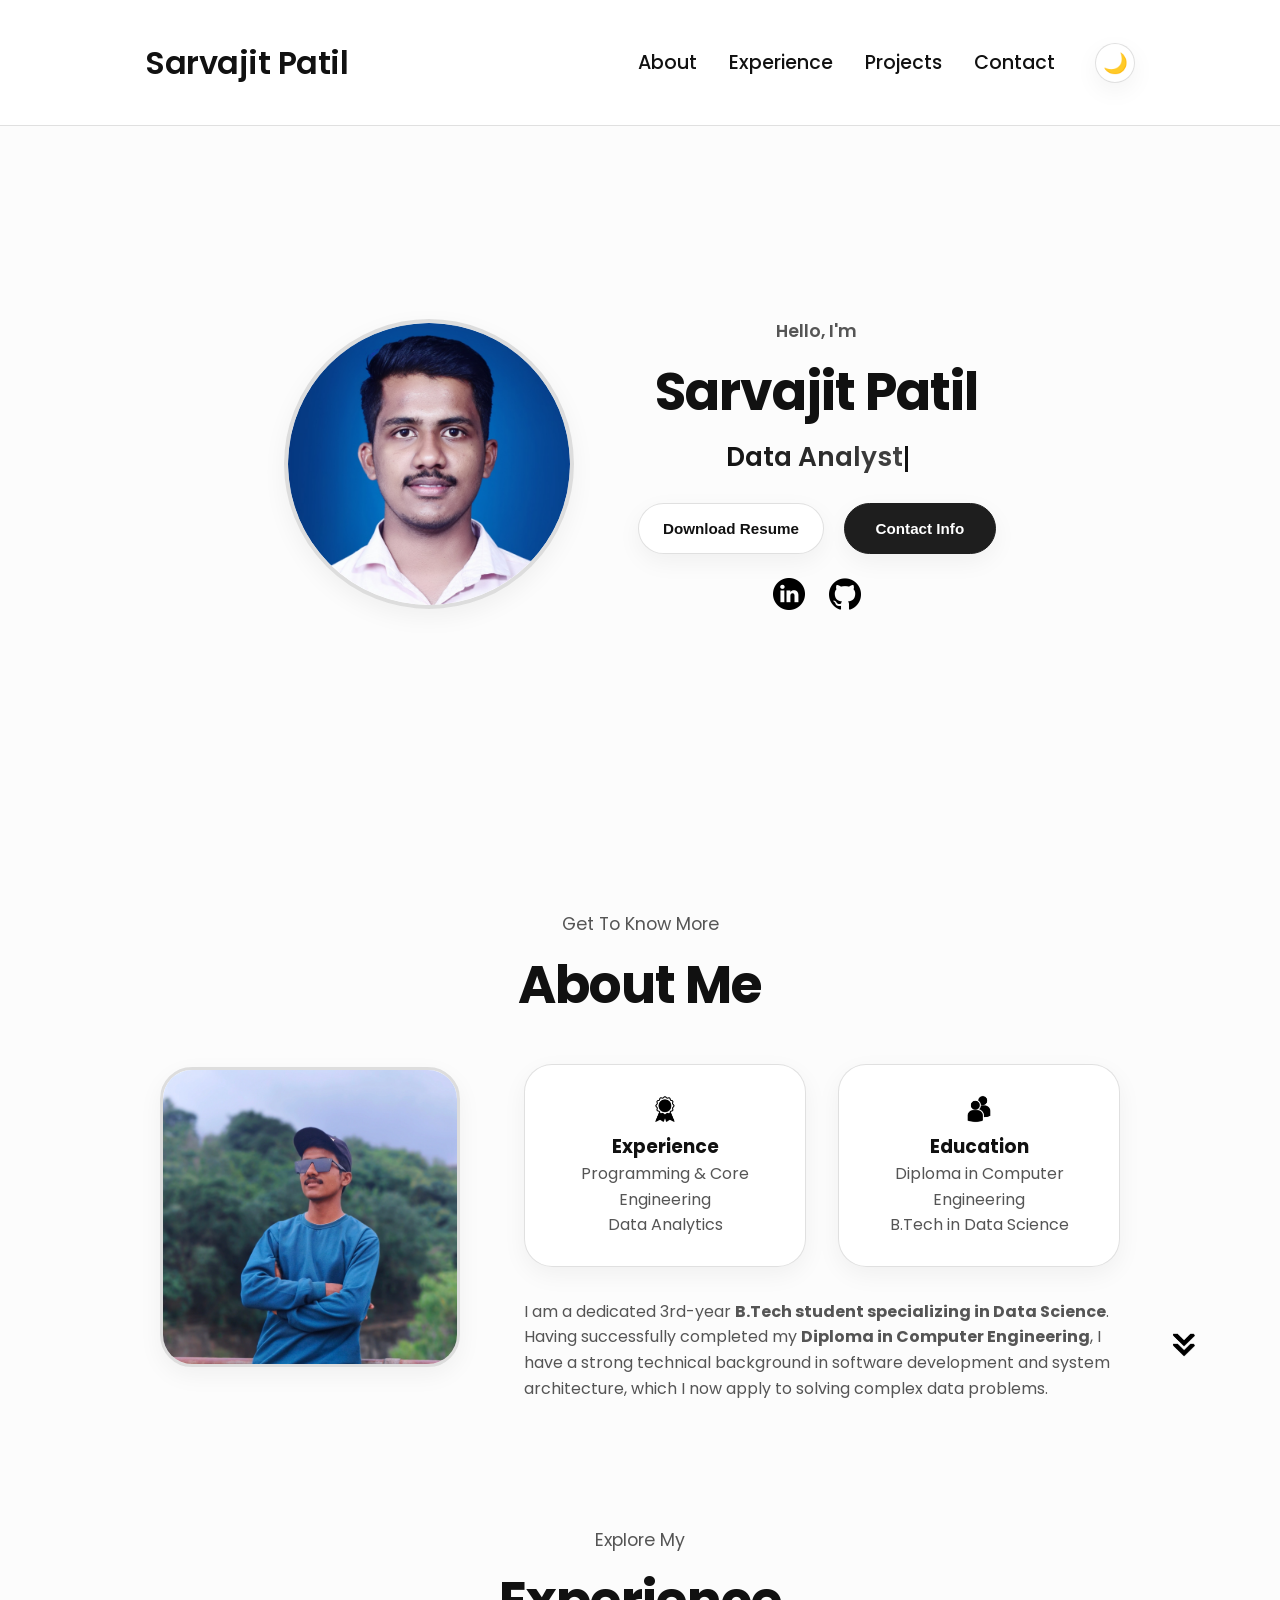
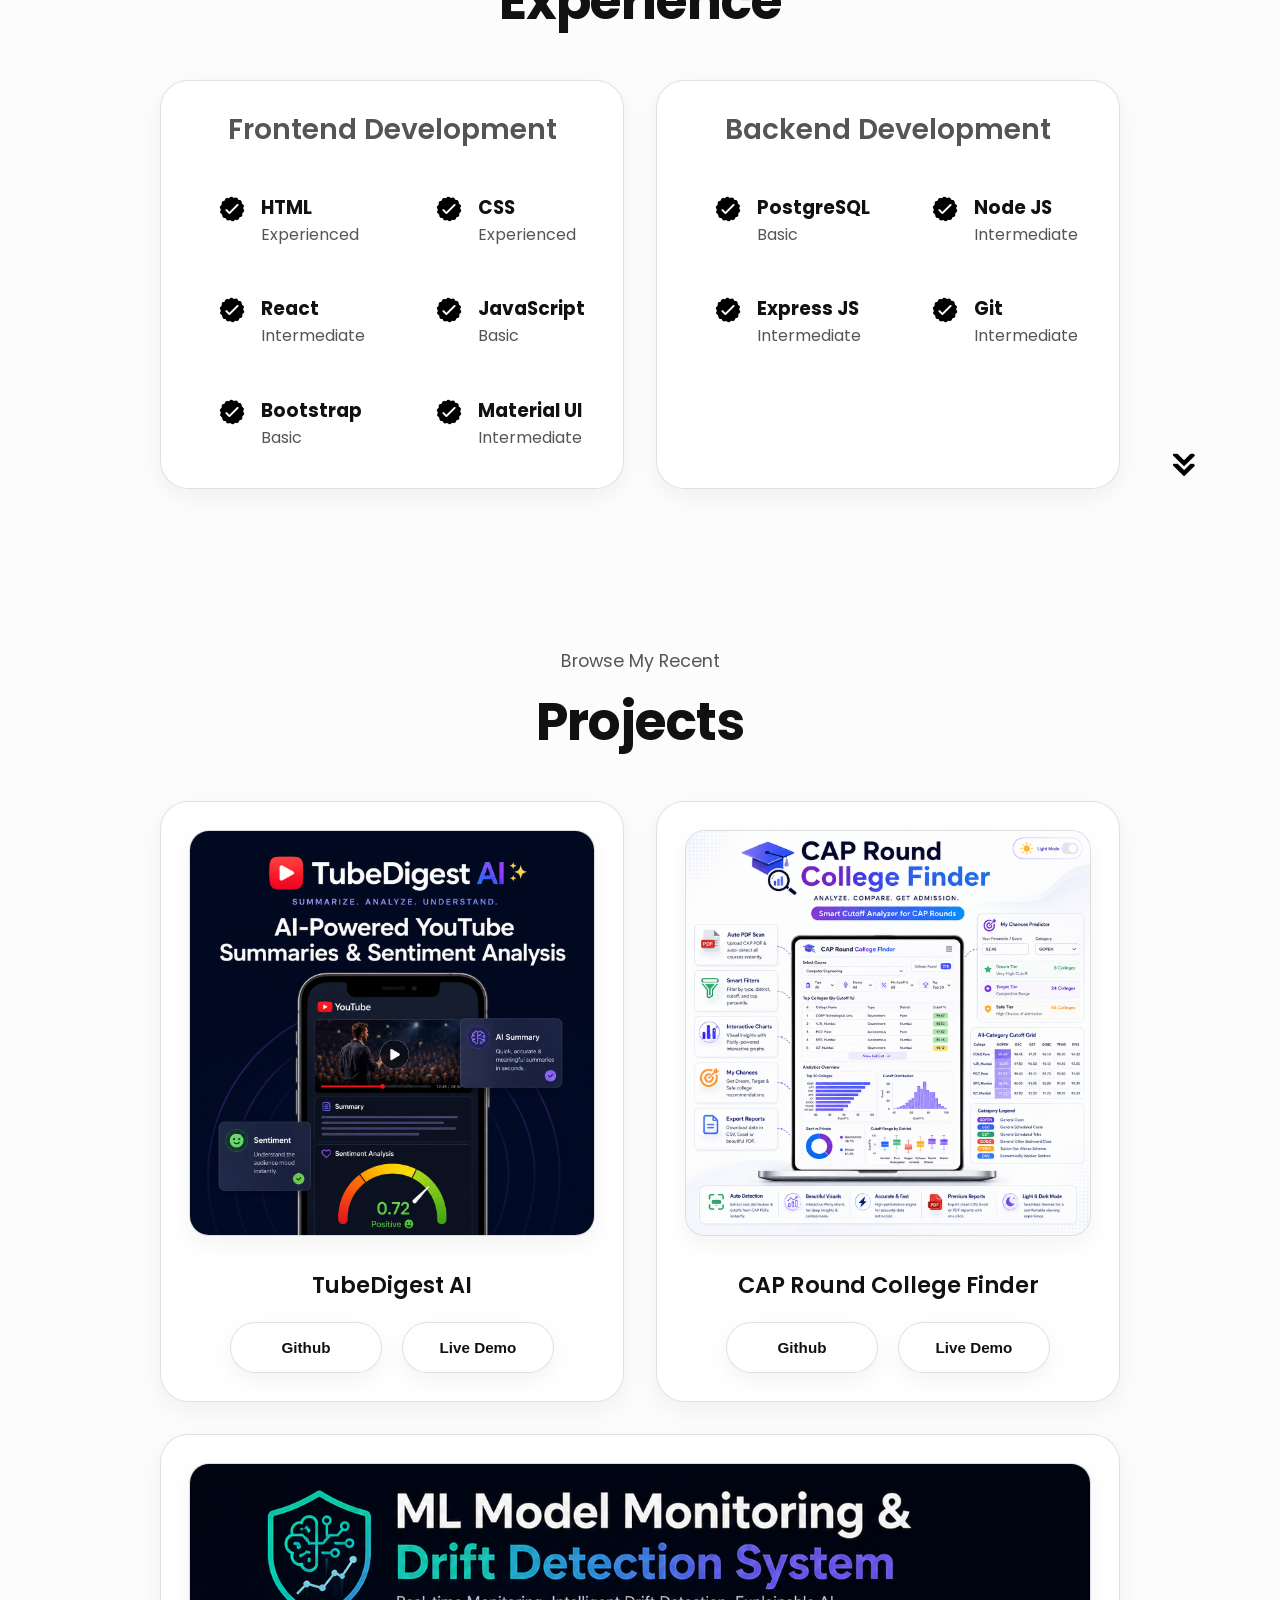
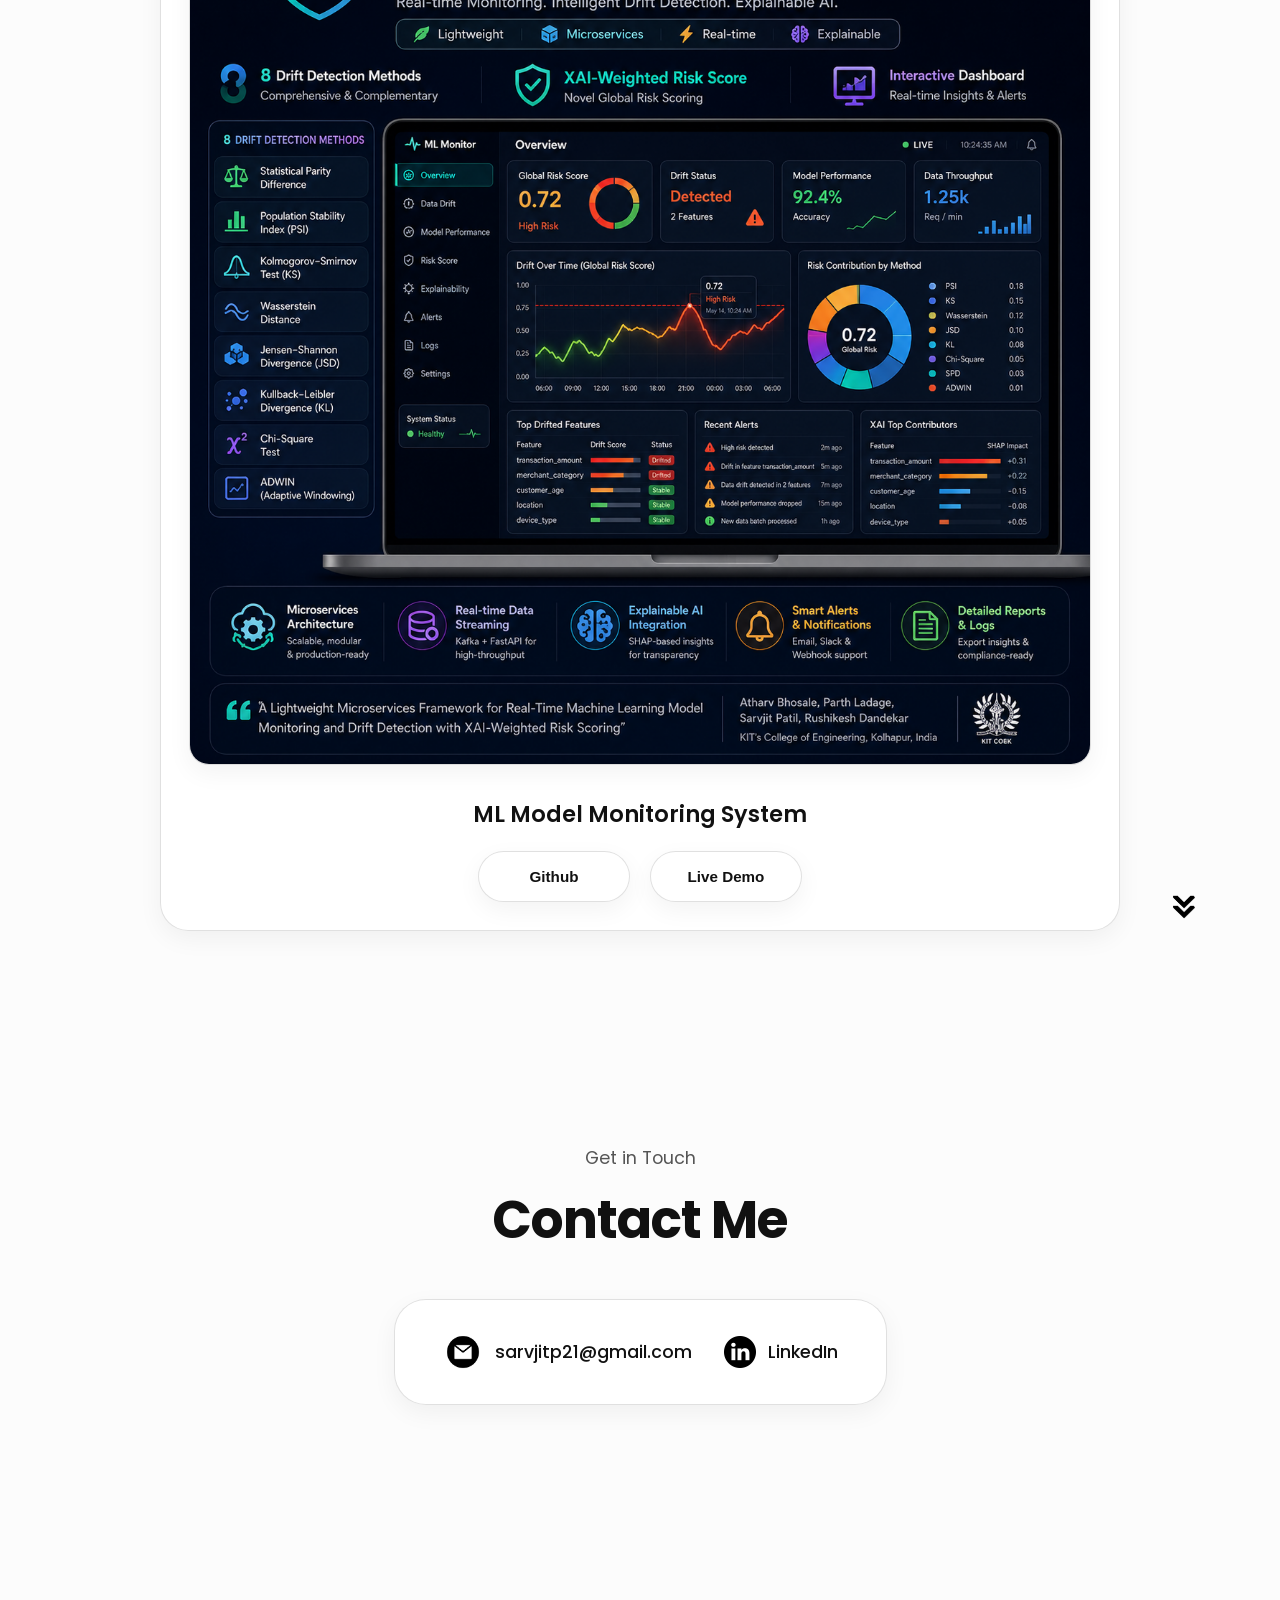
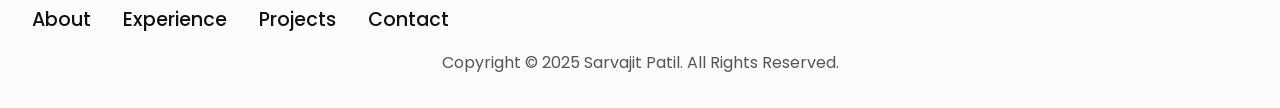
==== commit f41f712a: "Some feature added for UI" ====
--- a/index.html
+++ b/index.html
@@ -5,47 +5,56 @@
   <meta charset="UTF-8" />
   <meta http-equiv="X-UA-Compatible" content="IE=edge" />
   <meta name="viewport" content="width=device-width, initial-scale=1.0" />
-  <title>My Portfolio</title>
+  <title>Sarvajit Patil | Portfolio</title>
   <link rel="stylesheet" href="style.css" />
   <link rel="stylesheet" href="mediaqueries.css" />
 </head>
 
 <body>
+
   <nav id="desktop-nav">
     <div class="logo">Sarvajit Patil</div>
-    <div>
+    <div class="nav-right">
       <ul class="nav-links">
-        <li><a href="#about">About</a></li>
-        <li><a href="#experience">Experience</a></li>
-        <li><a href="#projects">Projects</a></li>
-        <li><a href="#contact">Contact</a></li>
+        <li><a href="#about" class="nav-link-item">About</a></li>
+        <li><a href="#experience" class="nav-link-item">Experience</a></li>
+        <li><a href="#projects" class="nav-link-item">Projects</a></li>
+        <li><a href="#contact" class="nav-link-item">Contact</a></li>
       </ul>
+      <button id="theme-toggle" class="theme-btn" aria-label="Toggle Theme">
+        <span id="theme-icon">🌙</span>
+      </button>
     </div>
   </nav>
   <nav id="hamburger-nav">
     <div class="logo">Sarvajit Patil</div>
-    <div class="hamburger-menu">
-      <div class="hamburger-icon" onclick="toggleMenu()">
-        <span></span>
-        <span></span>
-        <span></span>
-      </div>
-      <div class="menu-links">
-        <li><a href="#about" onclick="toggleMenu()">About</a></li>
-        <li><a href="#experience" onclick="toggleMenu()">Experience</a></li>
-        <li><a href="#projects" onclick="toggleMenu()">Projects</a></li>
-        <li><a href="#contact" onclick="toggleMenu()">Contact</a></li>
+    <div class="nav-mobile-right">
+      <button id="theme-toggle-mobile" class="theme-btn" aria-label="Toggle Theme">
+        <span id="theme-icon-mobile">🌙</span>
+      </button>
+      <div class="hamburger-menu">
+        <div class="hamburger-icon" onclick="toggleMenu()">
+          <span></span>
+          <span></span>
+          <span></span>
+        </div>
+        <div class="menu-links">
+          <li><a href="#about" onclick="toggleMenu()">About</a></li>
+          <li><a href="#experience" onclick="toggleMenu()">Experience</a></li>
+          <li><a href="#projects" onclick="toggleMenu()">Projects</a></li>
+          <li><a href="#contact" onclick="toggleMenu()">Contact</a></li>
+        </div>
       </div>
     </div>
   </nav>
   <section id="profile">
-    <div class="section__pic-container">
-      <img src="./assets/SProfile-img.png" alt="Sarvajit Patil profile picture" />
-    </div>
-    <div class="section__text">
+    <div class="section__pic-container profile-pic-wrapper reveal">
+      <img src="./assets/SProfile-img.png" alt="Sarvajit Patil profile picture" class="profile-img-animated" />
+    </div>
+    <div class="section__text reveal">
       <p class="section__text__p1">Hello, I'm</p>
       <h1 class="title">Sarvajit Patil</h1>
-      <p class="section__text__p2">Data Analytics</p>
+      <p class="section__text__p2"><span class="typewriter" data-words='["Data Analyst", "B.Tech Data Science Student", "Machine Learning Enthusiast", "Full Stack Developer"]'></span><span class="cursor-blink">&nbsp;</span></p>
       <div class="btn-container">
         <button class="btn btn-color-2" onclick="window.open('./assets/Sarvajit_Resume_2026.pdf')">
           Download Resume
@@ -55,21 +64,21 @@
         </button>
       </div>
       <div id="socials-container">
-        <img src="./assets/linkedin.png" alt="My LinkedIn profile" class="icon"
+        <img src="./assets/linkedin.png" alt="My LinkedIn profile" class="icon social-icon"
           onclick="location.href='https://www.linkedin.com/in/sarvjit-patil-74980923b/'" />
-        <img src="./assets/github.png" alt="My Github profile" class="icon"
+        <img src="./assets/github.png" alt="My Github profile" class="icon social-icon"
           onclick="location.href='https://github.com/sarvjit-patil/'" />
       </div>
     </div>
   </section>
-  <section id="about">
+  <section id="about" class="reveal">
     <p class="section__text__p1">Get To Know More</p>
     <h1 class="title">About Me</h1>
     <div class="section-container">
-      <div class="section__pic-container">
-        <img src="./assets/about-pic-n.webp" alt="Profile picture" class="about-pic" />
-      </div>
-      <div class="about-details-container">
+      <div class="about-pic-wrapper reveal">
+        <img src="./assets/about-pic-n.webp" alt="Sarvajit Patil About Picture" class="about-pic" />
+      </div>
+      <div class="about-details-container reveal">
         <div class="about-containers">
           <div class="details-container">
             <img src="./assets/experience.png" alt="Experience icon" class="icon" />
@@ -92,52 +101,52 @@
         </div>
       </div>
     </div>
-    <img src="./assets/arrow.png" alt="Arrow icon" class="icon arrow" onclick="location.href='./#experience'" />
-  </section>
-  <section id="experience">
+    <img src="./assets/arrow.png" alt="Arrow icon" class="icon arrow floating-arrow" onclick="location.href='./#experience'" />
+  </section>
+  <section id="experience" class="reveal">
     <p class="section__text__p1">Explore My</p>
     <h1 class="title">Experience</h1>
     <div class="experience-details-container">
       <div class="about-containers">
-        <div class="details-container">
+        <div class="details-container reveal">
           <h2 class="experience-sub-title">Frontend Development</h2>
           <div class="article-container">
-            <article>
+            <article class="skill-badge">
               <img src="./assets/checkmark.png" alt="Experience icon" class="icon" />
               <div>
                 <h3>HTML</h3>
                 <p>Experienced</p>
               </div>
             </article>
-            <article>
+            <article class="skill-badge">
               <img src="./assets/checkmark.png" alt="Experience icon" class="icon" />
               <div>
                 <h3>CSS</h3>
                 <p>Experienced</p>
               </div>
             </article>
-            <article>
+            <article class="skill-badge">
               <img src="./assets/checkmark.png" alt="Experience icon" class="icon" />
               <div>
                 <h3>React</h3>
                 <p>Intermediate</p>
               </div>
             </article>
-            <article>
+            <article class="skill-badge">
               <img src="./assets/checkmark.png" alt="Experience icon" class="icon" />
               <div>
                 <h3>JavaScript</h3>
                 <p>Basic</p>
               </div>
             </article>
-            <article>
+            <article class="skill-badge">
               <img src="./assets/checkmark.png" alt="Experience icon" class="icon" />
               <div>
                 <h3>Bootstrap</h3>
                 <p>Basic</p>
               </div>
             </article>
-            <article>
+            <article class="skill-badge">
               <img src="./assets/checkmark.png" alt="Experience icon" class="icon" />
               <div>
                 <h3>Material UI</h3>
@@ -146,31 +155,31 @@
             </article>
           </div>
         </div>
-        <div class="details-container">
+        <div class="details-container reveal">
           <h2 class="experience-sub-title">Backend Development</h2>
           <div class="article-container">
-            <article>
+            <article class="skill-badge">
               <img src="./assets/checkmark.png" alt="Experience icon" class="icon" />
               <div>
                 <h3>PostgreSQL</h3>
                 <p>Basic</p>
               </div>
             </article>
-            <article>
+            <article class="skill-badge">
               <img src="./assets/checkmark.png" alt="Experience icon" class="icon" />
               <div>
                 <h3>Node JS</h3>
                 <p>Intermediate</p>
               </div>
             </article>
-            <article>
+            <article class="skill-badge">
               <img src="./assets/checkmark.png" alt="Experience icon" class="icon" />
               <div>
                 <h3>Express JS</h3>
                 <p>Intermediate</p>
               </div>
             </article>
-            <article>
+            <article class="skill-badge">
               <img src="./assets/checkmark.png" alt="Experience icon" class="icon" />
               <div>
                 <h3>Git</h3>
@@ -181,16 +190,16 @@
         </div>
       </div>
     </div>
-    <img src="./assets/arrow.png" alt="Arrow icon" class="icon arrow" onclick="location.href='./#projects'" />
-  </section>
-  <section id="projects">
+    <img src="./assets/arrow.png" alt="Arrow icon" class="icon arrow floating-arrow" onclick="location.href='./#projects'" />
+  </section>
+  <section id="projects" class="reveal">
     <p class="section__text__p1">Browse My Recent</p>
     <h1 class="title">Projects</h1>
     <div class="experience-details-container">
       <div class="about-containers">
-        <div class="details-container color-container">
-          <div class="article-container">
-            <img src="./assets/Project_1.png" alt="Project 1" class="project-img" />
+        <div class="details-container color-container reveal">
+          <div class="project-img-wrapper">
+            <img src="./assets/Project_1.png" alt="TubeDigest AI project thumbnail" class="project-img" />
           </div>
           <h2 class="experience-sub-title project-title">TubeDigest AI</h2>
           <div class="btn-container">
@@ -203,9 +212,9 @@
             </button>
           </div>
         </div>
-        <div class="details-container color-container">
-          <div class="article-container">
-            <img src="./assets/Project_2.png" alt="Project 2" class="project-img" />
+        <div class="details-container color-container reveal">
+          <div class="project-img-wrapper">
+            <img src="./assets/Project_2.png" alt="CAP Round College Finder project thumbnail" class="project-img" />
           </div>
           <h2 class="experience-sub-title project-title">CAP Round College Finder</h2>
           <div class="btn-container">
@@ -219,11 +228,11 @@
             </button>
           </div>
         </div>
-        <div class="details-container color-container">
-          <div class="article-container">
-            <img src="./assets/Project_3.png" alt="Project 3" class="project-img" />
-          </div>
-          <h2 class="experience-sub-title project-title"> ML Model Monitoring & Drift Detection System </h2>
+        <div class="details-container color-container reveal">
+          <div class="project-img-wrapper">
+            <img src="./assets/Project_3.png" alt="ML Model Monitoring project thumbnail" class="project-img" />
+          </div>
+          <h2 class="experience-sub-title project-title">ML Model Monitoring System</h2>
           <div class="btn-container">
             <button class="btn btn-color-2 project-btn" onclick="location.href='https://github.com/sarvjit-patil/'">
               Github
@@ -235,12 +244,12 @@
         </div>
       </div>
     </div>
-    <img src="./assets/arrow.png" alt="Arrow icon" class="icon arrow" onclick="location.href='./#contact'" />
-  </section>
-  <section id="contact">
+    <img src="./assets/arrow.png" alt="Arrow icon" class="icon arrow floating-arrow" onclick="location.href='./#contact'" />
+  </section>
+  <section id="contact" class="reveal">
     <p class="section__text__p1">Get in Touch</p>
     <h1 class="title">Contact Me</h1>
-    <div class="contact-info-upper-container">
+    <div class="contact-info-upper-container reveal">
       <div class="contact-info-container">
         <img src="./assets/email.png" alt="Email icon" class="icon contact-icon email-icon" />
         <p><a href="mailto:sarvjitp21@gmail.com">sarvjitp21@gmail.com</a></p>
--- a/style.css
+++ b/style.css
@@ -1,14 +1,51 @@
-/* GENERAL */
-
-@import url("https://fonts.googleapis.com/css2?family=Poppins:wght@300;400;500;600&display=swap");
+/* GENERAL & DESIGN SYSTEM VARIABLES */
+
+@import url("https://fonts.googleapis.com/css2?family=Poppins:wght@300;400;500;600;700&display=swap");
+
+:root {
+  --bg-color: #fcfcfc;
+  --bg-card: rgba(255, 255, 255, 0.95);
+  --bg-nav: rgba(255, 255, 255, 0.85);
+  --text-primary: #111111;
+  --text-secondary: #555555;
+  --border-color: rgba(0, 0, 0, 0.12);
+  --btn-bg-primary: #1e1e1e;
+  --btn-text-primary: #ffffff;
+  --btn-bg-secondary: #ffffff;
+  --btn-text-secondary: #111111;
+  --card-shadow: 0 8px 25px rgba(0, 0, 0, 0.05);
+  --card-hover-shadow: 0 15px 35px rgba(0, 0, 0, 0.12);
+  --typewriter-gradient: linear-gradient(90deg, #111, #444);
+}
+
+[data-theme="dark"] {
+  --bg-color: #0f172a;
+  --bg-card: #1e293b;
+  --bg-nav: rgba(15, 23, 42, 0.85);
+  --text-primary: #f8fafc;
+  --text-secondary: #cbd5e1;
+  --border-color: rgba(255, 255, 255, 0.15);
+  --btn-bg-primary: #f8fafc;
+  --btn-text-primary: #0f172a;
+  --btn-bg-secondary: #1e293b;
+  --btn-text-secondary: #f8fafc;
+  --card-shadow: 0 8px 25px rgba(0, 0, 0, 0.3);
+  --card-hover-shadow: 0 15px 35px rgba(0, 0, 0, 0.5);
+  --typewriter-gradient: linear-gradient(90deg, #38bdf8, #818cf8);
+}
 
 * {
   margin: 0;
   padding: 0;
+  box-sizing: border-box;
 }
 
 body {
   font-family: "Poppins", sans-serif;
+  overflow-x: hidden;
+  background-color: var(--bg-color);
+  color: var(--text-primary);
+  transition: background-color 0.4s ease, color 0.4s ease;
 }
 
 html {
@@ -16,14 +53,34 @@
 }
 
 p {
-  color: rgb(85, 85, 85);
+  color: var(--text-secondary);
+  line-height: 1.6;
+}
+
+/* CUSTOM SCROLLBAR */
+
+::-webkit-scrollbar {
+  width: 8px;
+}
+
+::-webkit-scrollbar-track {
+  background: var(--bg-color);
+}
+
+::-webkit-scrollbar-thumb {
+  background: var(--border-color);
+  border-radius: 4px;
+}
+
+::-webkit-scrollbar-thumb:hover {
+  background: var(--text-secondary);
 }
 
 /* TRANSITION */
 
 a,
 .btn {
-  transition: all 300ms ease;
+  transition: all 300ms cubic-bezier(0.25, 0.8, 0.25, 1);
 }
 
 /* DESKTOP NAV */
@@ -33,43 +90,121 @@
   display: flex;
 }
 
-nav {
+#desktop-nav {
+  position: sticky;
+  top: 0;
+  z-index: 100;
+  background: var(--bg-nav);
+  backdrop-filter: blur(12px);
+  -webkit-backdrop-filter: blur(12px);
+  border-bottom: 1px solid var(--border-color);
   justify-content: space-around;
   align-items: center;
-  height: 17vh;
+  height: 14vh;
+  transition: height 0.4s ease, box-shadow 0.4s ease, background 0.4s ease;
+}
+
+#desktop-nav.scrolled {
+  height: 10vh;
+  box-shadow: 0 10px 30px rgba(0, 0, 0, 0.08);
+}
+
+.nav-right {
+  display: flex;
+  align-items: center;
+  gap: 2.5rem;
+}
+
+.nav-mobile-right {
+  display: flex;
+  align-items: center;
+  gap: 1.5rem;
 }
 
 .nav-links {
   gap: 2rem;
   list-style: none;
-  font-size: 1.5rem;
+  font-size: 1.2rem;
 }
 
 a {
-  color: black;
+  color: var(--text-primary);
   text-decoration: none;
-  text-decoration-color: white;
-}
-
-a:hover {
-  color: grey;
-  text-decoration: underline;
-  text-underline-offset: 1rem;
-  text-decoration-color: rgb(181, 181, 181);
+  position: relative;
+  font-weight: 500;
+}
+
+.nav-links a {
+  padding-bottom: 4px;
+}
+
+.nav-links a::after {
+  content: '';
+  position: absolute;
+  bottom: 0;
+  left: 50%;
+  width: 0;
+  height: 2px;
+  background: var(--text-primary);
+  transition: all 0.3s cubic-bezier(0.25, 0.8, 0.25, 1);
+  transform: translateX(-50%);
+}
+
+.nav-links a:hover::after,
+.nav-links a.active::after {
+  width: 100%;
 }
 
 .logo {
   font-size: 2rem;
+  font-weight: 600;
+  letter-spacing: -0.5px;
+  color: var(--text-primary);
+  transition: transform 0.3s ease;
 }
 
 .logo:hover {
-  cursor: default;
+  cursor: pointer;
+  transform: scale(1.02);
+}
+
+/* THEME TOGGLE BUTTON */
+
+.theme-btn {
+  background: var(--bg-card);
+  border: 1px solid var(--border-color);
+  color: var(--text-primary);
+  width: 2.5rem;
+  height: 2.5rem;
+  border-radius: 50%;
+  cursor: pointer;
+  font-size: 1.25rem;
+  display: flex;
+  align-items: center;
+  justify-content: center;
+  transition: transform 0.3s ease, background 0.3s ease, border-color 0.3s ease;
+  box-shadow: var(--card-shadow);
+}
+
+.theme-btn:hover {
+  transform: scale(1.15) rotate(15deg);
+  border-color: var(--text-primary);
 }
 
 /* HAMBURGER MENU */
 
 #hamburger-nav {
   display: none;
+  position: sticky;
+  top: 0;
+  z-index: 100;
+  background: var(--bg-nav);
+  backdrop-filter: blur(10px);
+  justify-content: space-between;
+  padding: 0 5%;
+  align-items: center;
+  height: 12vh;
+  border-bottom: 1px solid var(--border-color);
 }
 
 .hamburger-menu {
@@ -89,41 +224,52 @@
 .hamburger-icon span {
   width: 100%;
   height: 2px;
-  background-color: black;
-  transition: all 0.3 ease-in-out;
+  background-color: var(--text-primary);
+  transition: all 0.3s ease-in-out;
+  border-radius: 2px;
 }
 
 .menu-links {
   position: absolute;
   top: 100%;
   right: 0;
-  background-color: white;
-  width: fit-content;
+  background-color: var(--bg-card);
+  backdrop-filter: blur(15px);
+  width: 200px;
   max-height: 0;
   overflow: hidden;
-  transition: all 0.3 ease-in-out;
+  border-radius: 1rem;
+  box-shadow: var(--card-hover-shadow);
+  border: 1px solid var(--border-color);
+  transition: max-height 0.4s ease-in-out, opacity 0.3s ease;
+  opacity: 0;
+}
+
+.menu-links.open {
+  max-height: 300px;
+  opacity: 1;
 }
 
 .menu-links a {
   display: block;
-  padding: 10px;
+  padding: 12px;
   text-align: center;
-  font-size: 1.5rem;
-  color: black;
+  font-size: 1.25rem;
+  color: var(--text-primary);
   text-decoration: none;
-  transition: all 0.3 ease-in-out;
+  transition: all 0.3s ease-in-out;
+}
+
+.menu-links a:hover {
+  background-color: rgba(125, 125, 125, 0.1);
 }
 
 .menu-links li {
   list-style: none;
 }
 
-.menu-links.open {
-  max-height: 300px;
-}
-
 .hamburger-icon.open span:first-child {
-  transform: rotate(45deg) translate(10px, 5px);
+  transform: rotate(45deg) translate(8px, 8px);
 }
 
 .hamburger-icon.open span:nth-child(2) {
@@ -131,54 +277,84 @@
 }
 
 .hamburger-icon.open span:last-child {
-  transform: rotate(-45deg) translate(10px, -5px);
-}
-
-.hamburger-icon span:first-child {
-  transform: none;
-}
-
-.hamburger-icon span:first-child {
-  opacity: 1;
-}
-
-.hamburger-icon span:first-child {
-  transform: none;
+  transform: rotate(-45deg) translate(7px, -7px);
 }
 
 /* SECTIONS */
 
 section {
-  padding-top: 4vh;
-  height: 96vh;
+  padding-top: 5vh;
+  min-height: fit-content;
+  height: auto;
   margin: 0 10rem;
   box-sizing: border-box;
-  min-height: fit-content;
+  margin-bottom: 5rem;
 }
 
 .section-container {
   display: flex;
 }
 
-/* PROFILE SECTION */
+/* SCROLL REVEAL ANIMATIONS */
+
+.reveal {
+  opacity: 0;
+  transform: translateY(30px);
+  transition: opacity 0.7s ease-out, transform 0.7s ease-out;
+  will-change: opacity, transform;
+}
+
+.reveal.active {
+  opacity: 1;
+  transform: translateY(0);
+}
+
+/* PROFILE SECTION - MEDIUM PHOTO & NO OVERLAP */
 
 #profile {
   display: flex;
   justify-content: center;
-  gap: 5rem;
-  height: 80vh;
+  align-items: center;
+  gap: 4rem;
+  min-height: 75vh;
+  height: auto;
+  padding: 3rem 0;
+}
+
+.profile-pic-wrapper {
+  display: flex;
+  justify-content: center;
+  align-items: center;
+  flex-shrink: 0;
+}
+
+.profile-img-animated {
+  width: 290px;
+  height: 290px;
+  border-radius: 50%;
+  object-fit: cover;
+  box-shadow: var(--card-shadow);
+  border: 4px solid var(--border-color);
+  transition: transform 0.4s ease, box-shadow 0.4s ease;
+}
+
+.profile-img-animated:hover {
+  transform: scale(1.03);
+  box-shadow: var(--card-hover-shadow);
 }
 
 .section__pic-container {
   display: flex;
-  height: 400px;
-  width: 400px;
+  height: 290px;
+  width: 290px;
   margin: auto 0;
+  justify-content: center;
 }
 
 .section__text {
   align-self: center;
   text-align: center;
+  max-width: 520px;
 }
 
 .section__text p {
@@ -187,23 +363,61 @@
 
 .section__text__p1 {
   text-align: center;
+  font-size: 1.1rem;
+  color: var(--text-secondary);
 }
 
 .section__text__p2 {
-  font-size: 1.75rem;
-  margin-bottom: 1rem;
+  font-size: 1.65rem;
+  margin-bottom: 1.5rem;
+  min-height: 2.5rem;
+  line-height: 1.4;
+}
+
+.typewriter {
+  font-weight: 600;
+  background: var(--typewriter-gradient);
+  -webkit-background-clip: text;
+  -webkit-text-fill-color: transparent;
+}
+
+.cursor-blink {
+  display: inline-block;
+  width: 3px;
+  height: 1.65rem;
+  background-color: var(--text-primary);
+  margin-left: 2px;
+  vertical-align: middle;
+  animation: blink 0.8s infinite;
+}
+
+@keyframes blink {
+  0%, 100% { opacity: 1; }
+  50% { opacity: 0; }
 }
 
 .title {
-  font-size: 3rem;
+  font-size: 3.25rem;
   text-align: center;
+  letter-spacing: -1px;
+  margin: 0.5rem 0;
+  color: var(--text-primary);
 }
 
 #socials-container {
   display: flex;
   justify-content: center;
-  margin-top: 1rem;
-  gap: 1rem;
+  margin-top: 1.5rem;
+  gap: 1.5rem;
+}
+
+.social-icon {
+  transition: transform 0.3s ease, filter 0.3s ease;
+  filter: var(--icon-filter, none);
+}
+
+.social-icon:hover {
+  transform: translateY(-4px) scale(1.1);
 }
 
 /* ICONS */
@@ -218,53 +432,56 @@
 .btn-container {
   display: flex;
   justify-content: center;
-  gap: 1rem;
+  gap: 1.25rem;
 }
 
 .btn {
   font-weight: 600;
-  transition: all 300ms ease;
-  padding: 1rem;
-  width: 8rem;
+  padding: 1rem 1.5rem;
+  width: auto;
+  min-width: 9.5rem;
   border-radius: 2rem;
-}
-
-.btn-color-1,
+  font-size: 0.95rem;
+  box-shadow: var(--card-shadow);
+  cursor: pointer;
+}
+
+.btn-color-1 {
+  background: var(--btn-bg-primary);
+  color: var(--btn-text-primary);
+  border: 1px solid var(--btn-bg-primary);
+}
+
+.btn-color-1:hover {
+  transform: translateY(-3px);
+  box-shadow: var(--card-hover-shadow);
+  opacity: 0.9;
+}
+
 .btn-color-2 {
-  border: rgb(53, 53, 53) 0.1rem solid;
-}
-
-.btn-color-1:hover,
+  background: var(--btn-bg-secondary);
+  color: var(--btn-text-secondary);
+  border: 1px solid var(--border-color);
+}
+
 .btn-color-2:hover {
-  cursor: pointer;
-}
-
-.btn-color-1,
-.btn-color-2:hover {
-  background: rgb(53, 53, 53);
-  color: white;
-}
-
-.btn-color-1:hover {
-  background: rgb(0, 0, 0);
-}
-
-.btn-color-2 {
-  background: none;
-}
-
-.btn-color-2:hover {
-  border: rgb(255, 255, 255) 0.1rem solid;
-}
-
-.btn-container {
-  gap: 1rem;
+  transform: translateY(-3px);
+  box-shadow: var(--card-hover-shadow);
+  border-color: var(--text-primary);
 }
 
 /* ABOUT SECTION */
 
 #about {
   position: relative;
+}
+
+.about-pic-wrapper {
+  display: flex;
+  justify-content: center;
+  align-items: center;
+  flex-shrink: 0;
+  margin: auto 0;
 }
 
 .about-containers {
@@ -285,6 +502,35 @@
 
 .about-pic {
   border-radius: 2rem;
+  width: 300px;
+  height: 300px;
+  object-fit: cover;
+  box-shadow: var(--card-shadow);
+  border: 3px solid var(--border-color);
+  transition: transform 0.3s ease, box-shadow 0.3s ease;
+  display: block;
+}
+
+.about-pic:hover {
+  transform: scale(1.03);
+  box-shadow: var(--card-hover-shadow);
+}
+
+.floating-arrow {
+  animation: bounce 2.2s infinite;
+  cursor: pointer;
+}
+
+@keyframes bounce {
+  0%, 20%, 50%, 80%, 100% {
+    transform: translateY(0);
+  }
+  40% {
+    transform: translateY(-10px);
+  }
+  60% {
+    transform: translateY(-5px);
+  }
 }
 
 .arrow {
@@ -293,25 +539,28 @@
   bottom: 2.5rem;
 }
 
+/* CARDS & GLASSMORPHISM */
+
 .details-container {
-  padding: 1.5rem;
+  padding: 1.75rem;
   flex: 1;
-  background: white;
-  border-radius: 2rem;
-  border: rgb(53, 53, 53) 0.1rem solid;
-  border-color: rgb(163, 163, 163);
+  background: var(--bg-card);
+  border-radius: 1.75rem;
+  border: 1px solid var(--border-color);
   text-align: center;
+  box-shadow: var(--card-shadow);
+  transition: transform 0.3s ease, box-shadow 0.3s ease, border-color 0.3s ease;
+}
+
+.details-container:hover {
+  transform: translateY(-5px);
+  border-color: var(--text-primary);
+  box-shadow: var(--card-hover-shadow);
 }
 
 .section-container {
   gap: 4rem;
-  height: 80%;
-}
-
-.section__pic-container {
-  height: 400px;
-  width: 400px;
-  margin: auto 0;
+  height: auto;
 }
 
 /* EXPERIENCE SECTION */
@@ -321,7 +570,7 @@
 }
 
 .experience-sub-title {
-  color: rgb(85, 85, 85);
+  color: var(--text-secondary);
   font-weight: 600;
   font-size: 1.75rem;
   margin-bottom: 2rem;
@@ -338,78 +587,114 @@
   text-align: initial;
   flex-wrap: wrap;
   flex-direction: row;
-  gap: 2.5rem;
+  gap: 1.75rem;
   justify-content: space-around;
 }
 
-article {
+article.skill-badge {
   display: flex;
   width: 10rem;
-  justify-content: space-around;
-  gap: 0.5rem;
+  justify-content: flex-start;
+  gap: 0.8rem;
+  padding: 0.6rem 0.8rem;
+  border-radius: 1rem;
+  transition: transform 0.3s ease, background-color 0.3s ease;
+}
+
+article.skill-badge:hover {
+  transform: translateY(-3px);
+  background-color: rgba(125, 125, 125, 0.08);
 }
 
 article .icon {
   cursor: default;
 }
 
-/* PROJECTS SECTION */
+/* PROJECTS SECTION - ROOMY CARDS & FULL PHOTOS */
 
 #projects {
   position: relative;
 }
 
 .color-container {
-  border-color: rgb(163, 163, 163);
-  background: rgb(250, 250, 250);
+  border-color: var(--border-color);
+  background: var(--bg-card);
+  padding: 1.75rem;
+  display: flex;
+  flex-direction: column;
+  justify-content: space-between;
+  border-radius: 1.75rem;
+}
+
+.project-img-wrapper {
+  width: 100%;
+  aspect-ratio: 1 / 1;
+  overflow: hidden;
+  border-radius: 1.25rem;
+  margin-bottom: 1.25rem;
+  box-shadow: var(--card-shadow);
+  border: 1px solid var(--border-color);
+  background-color: var(--bg-color);
 }
 
 .project-img {
+  width: 100%;
+  height: 100%;
+  object-fit: cover;
+  display: block;
+  transition: transform 0.4s ease;
+}
+
+.details-container:hover .project-img {
+  transform: scale(1.04);
+}
+
+.project-title {
+  margin: 0.75rem 0 1.25rem;
+  color: var(--text-primary);
+  font-size: 1.4rem;
+}
+
+.project-btn {
+  color: var(--btn-text-secondary);
+  border-color: var(--border-color);
+}
+
+/* CONTACT */
+
+#contact {
+  display: flex;
+  justify-content: center;
+  flex-direction: column;
+  min-height: 50vh;
+}
+
+.contact-info-upper-container {
+  display: flex;
+  justify-content: center;
   border-radius: 2rem;
-  width: 90%;
-  height: 90%;
-}
-
-.project-title {
+  border: 1px solid var(--border-color);
+  background: var(--bg-card);
+  margin: 2rem auto;
+  padding: 1rem 2rem;
+  box-shadow: var(--card-shadow);
+}
+
+.contact-info-container {
+  display: flex;
+  align-items: center;
+  justify-content: center;
+  gap: 0.75rem;
   margin: 1rem;
-  color: black;
-}
-
-.project-btn {
-  color: black;
-  border-color: rgb(163, 163, 163);
-}
-
-/* CONTACT */
-
-#contact {
-  display: flex;
-  justify-content: center;
-  flex-direction: column;
-  height: 70vh;
-}
-
-.contact-info-upper-container {
-  display: flex;
-  justify-content: center;
-  border-radius: 2rem;
-  border: rgb(53, 53, 53) 0.1rem solid;
-  border-color: rgb(163, 163, 163);
-  background: (250, 250, 250);
-  margin: 2rem auto;
-  padding: 0.5rem;
-}
-
-.contact-info-container {
-  display: flex;
-  align-items: center;
-  justify-content: center;
-  gap: 0.5rem;
-  margin: 1rem;
+  transition: transform 0.3s ease;
+}
+
+.contact-info-container:hover {
+  transform: translateY(-2px);
 }
 
 .contact-info-container p {
-  font-size: larger;
+  font-size: 1.1rem;
 }
 
 .contact-icon {
@@ -423,10 +708,14 @@
 /* FOOTER SECTION */
 
 footer {
-  height: 26vh;
+  padding: 2rem 1rem;
   margin: 0 1rem;
 }
 
 footer p {
   text-align: center;
-}
+  color: var(--text-secondary);
+  margin-top: 1rem;
+}
+
+
--- a/mediaqueries.css
+++ b/mediaqueries.css
@@ -1,7 +1,8 @@
 @media screen and (max-width: 1400px) {
   #profile {
-    height: 83vh;
-    margin-bottom: 6rem;
+    height: auto;
+    min-height: 75vh;
+    margin-bottom: 4rem;
   }
   .about-containers {
     flex-wrap: wrap;
@@ -38,9 +39,20 @@
     margin: 0 5%;
   }
   .section__pic-container {
-    width: 275px;
-    height: 275px;
+    width: 250px;
+    height: 250px;
     margin: 0 auto 2rem;
+  }
+  .profile-img-animated {
+    width: 250px;
+    height: 250px;
+  }
+  .about-pic-wrapper {
+    margin: 0 auto 2rem;
+  }
+  .about-pic {
+    width: 250px;
+    height: 250px;
   }
   .about-containers {
     margin-top: 0;
@@ -50,11 +62,12 @@
 @media screen and (max-width: 600px) {
   #contact,
   footer {
-    height: 40vh;
+    height: fit-content;
   }
   #profile {
-    height: 83vh;
-    margin-bottom: 0;
+    height: fit-content;
+    padding-top: 2rem;
+    margin-bottom: 3rem;
   }
   article {
     font-size: 1rem;
@@ -69,7 +82,7 @@
     flex-wrap: wrap;
   }
   .contact-info-container {
-    margin: 0;
+    margin: 0.5rem 0;
   }
   .contact-info-container p,
   .nav-links li a {
@@ -87,12 +100,25 @@
     text-align: center;
   }
   .section__pic-container {
-    width: auto;
-    height: 46vw;
+    width: 210px;
+    height: 210px;
     justify-content: center;
+    margin: 0 auto 1.5rem;
+  }
+  .about-pic-wrapper {
+    margin: 0 auto 1.5rem;
+  }
+  .about-pic {
+    width: 210px;
+    height: 210px;
+  }
+  .profile-img-animated {
+    width: 210px;
+    height: 210px;
   }
   .section__text__p2 {
-    font-size: 1.25rem;
+    font-size: 1.2rem;
+    min-height: 3rem;
   }
   .title {
     font-size: 2rem;
@@ -100,4 +126,9 @@
   .text-container {
     text-align: justify;
   }
+  .project-img-wrapper {
+    aspect-ratio: 1 / 1;
+  }
 }
+
+
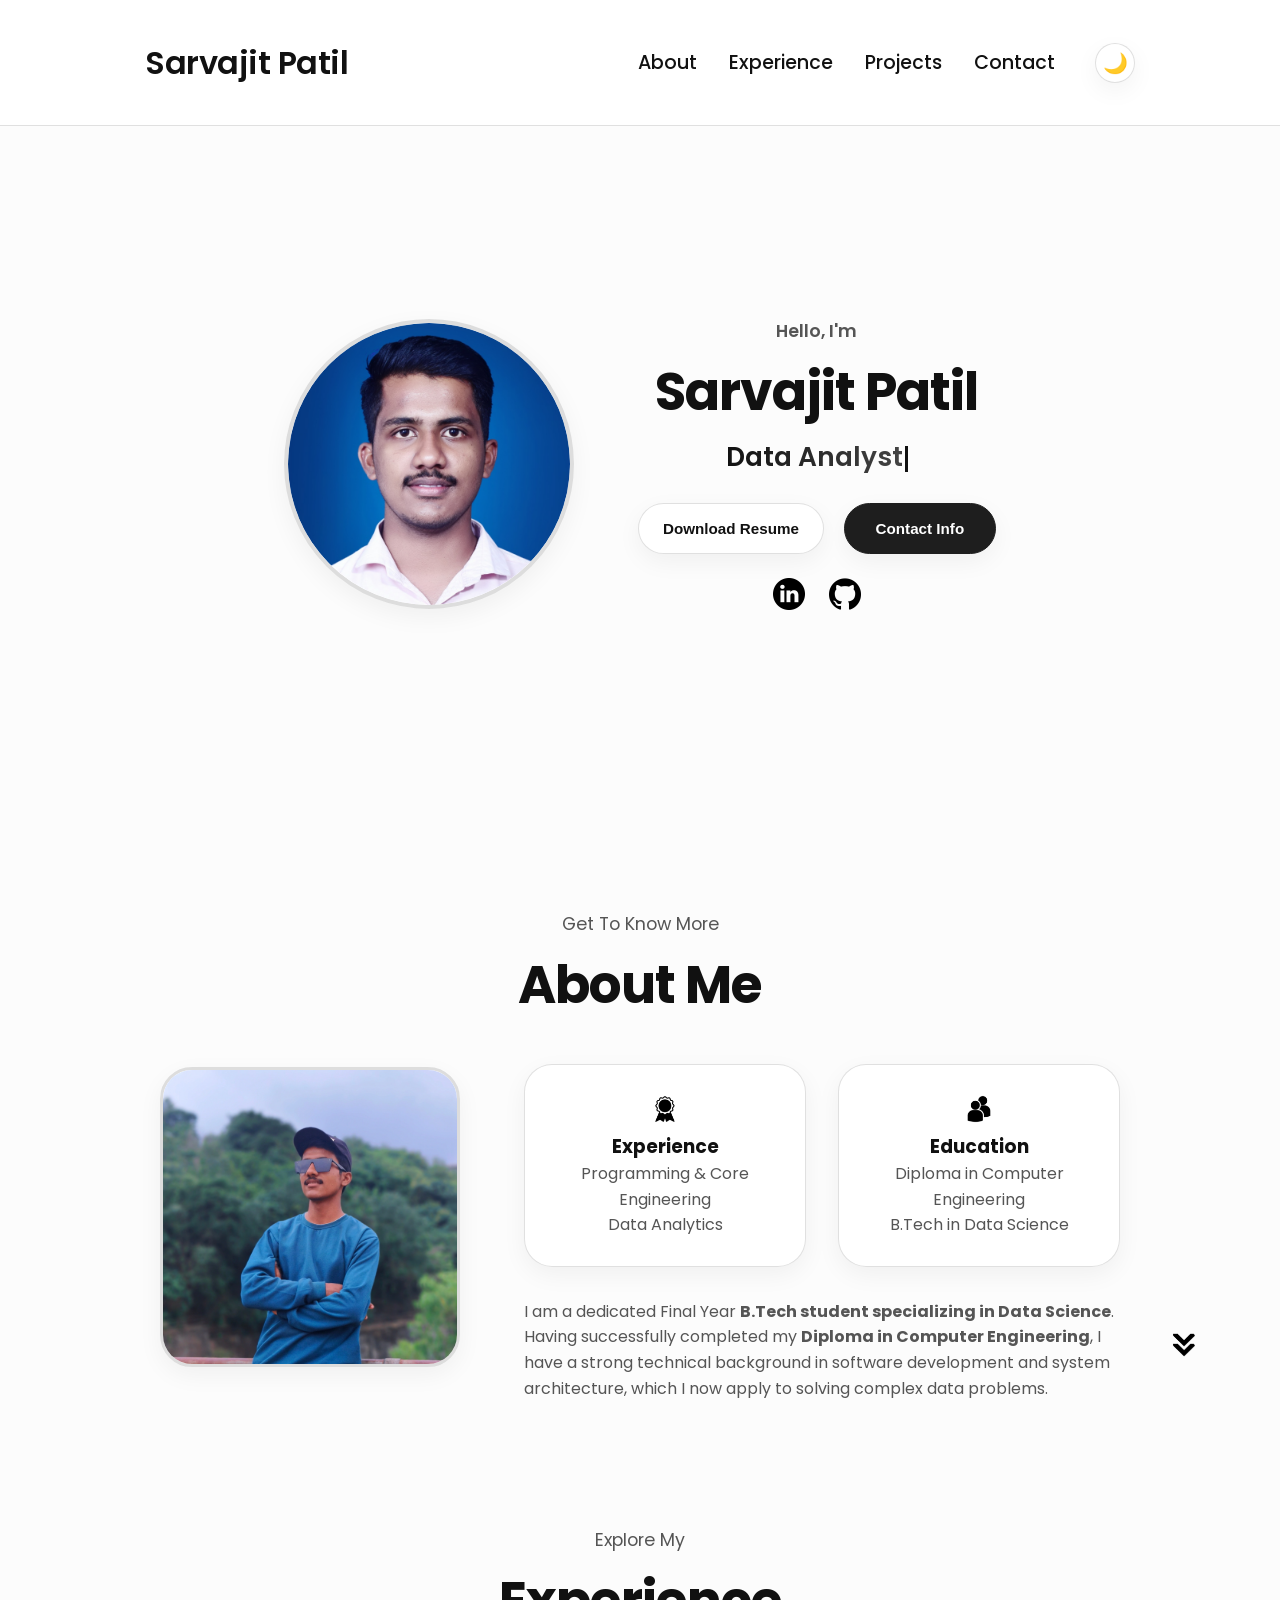
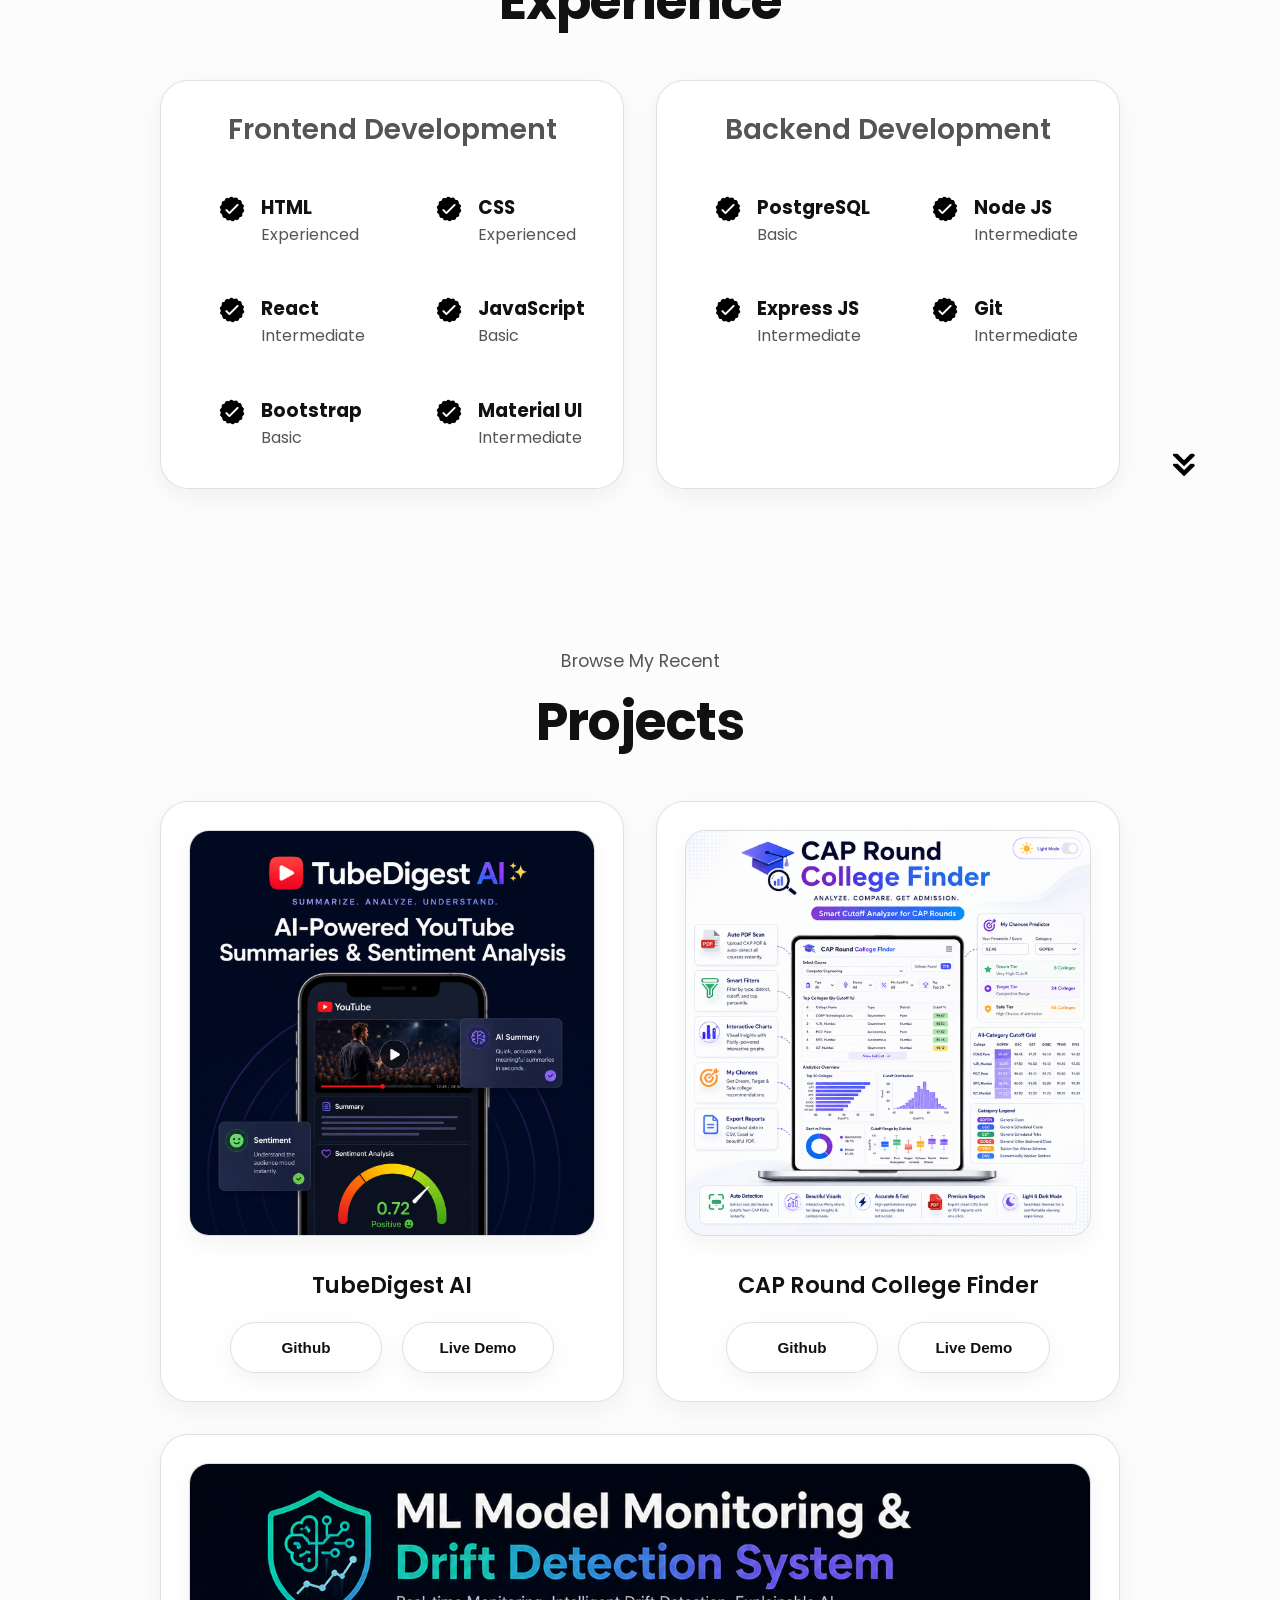
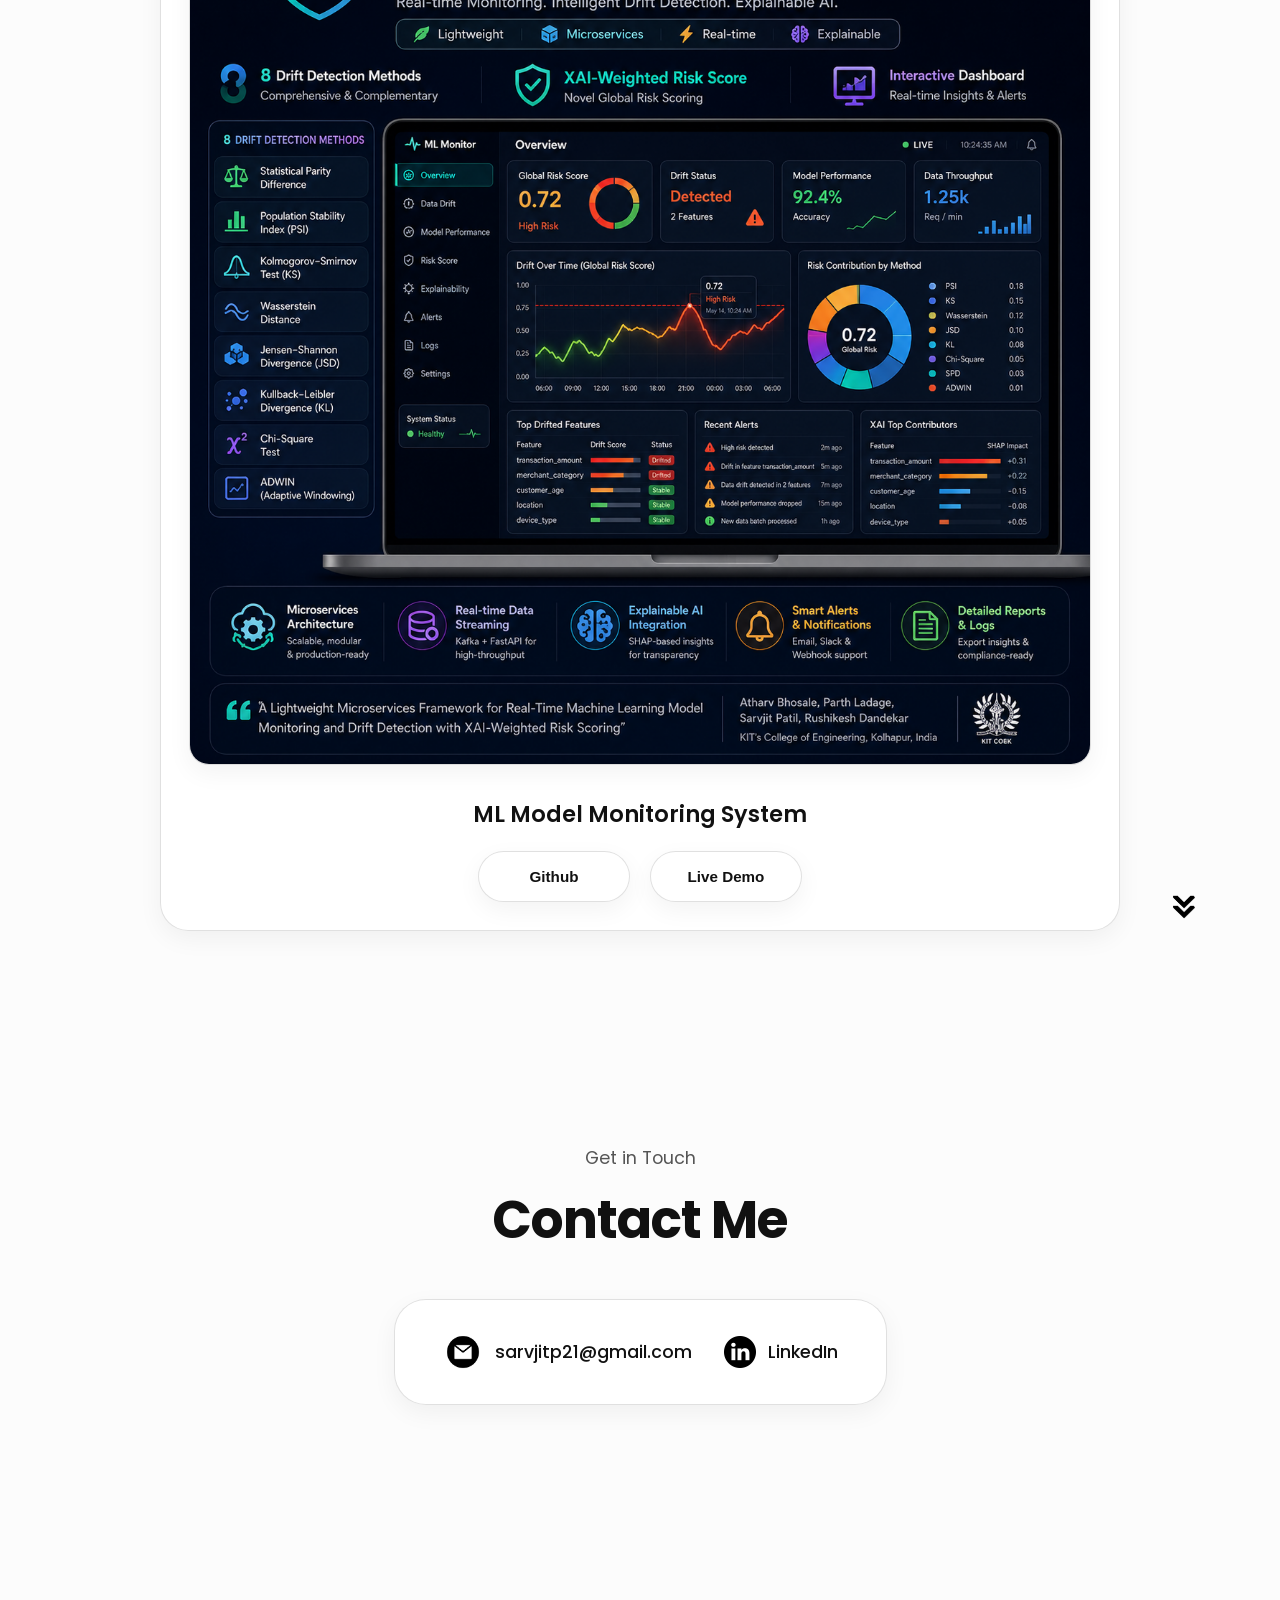
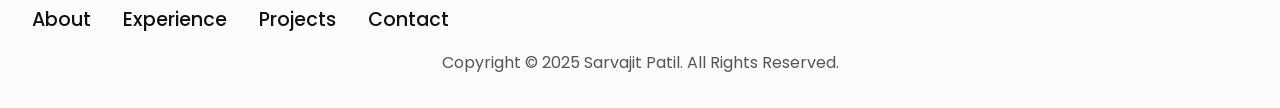
==== commit f683fade: "change the year of b tech in text" ====
--- a/index.html
+++ b/index.html
@@ -93,7 +93,7 @@
         </div>
         <div class="text-container">
           <p>
-            I am a dedicated 3rd-year <strong>B.Tech student specializing in Data Science</strong>.
+            I am a dedicated Final Year <strong>B.Tech student specializing in Data Science</strong>.
             Having successfully completed my <strong>Diploma in Computer Engineering</strong>,
             I have a strong technical background in software development and system
             architecture, which I now apply to solving complex data problems.
@@ -276,4 +276,4 @@
   <script src="script.js"></script>
 </body>
 
-</html>+</html>
